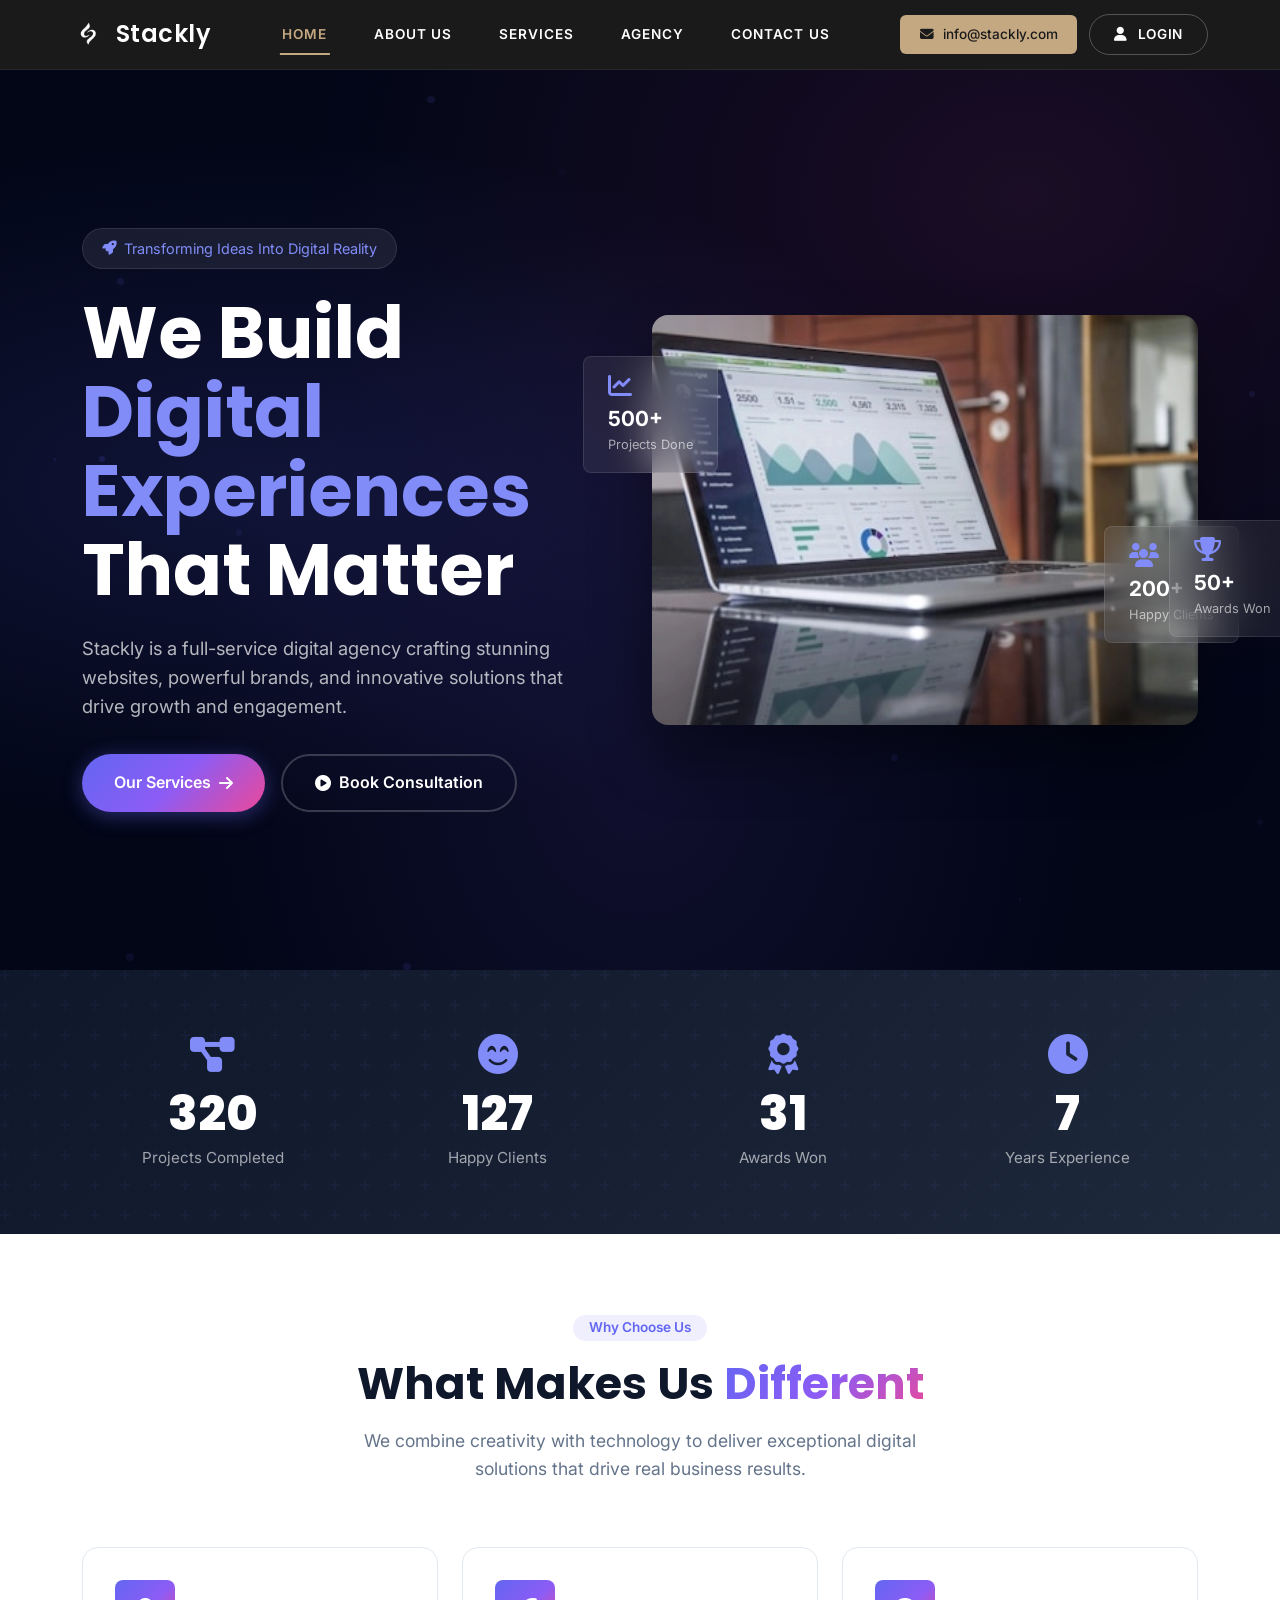
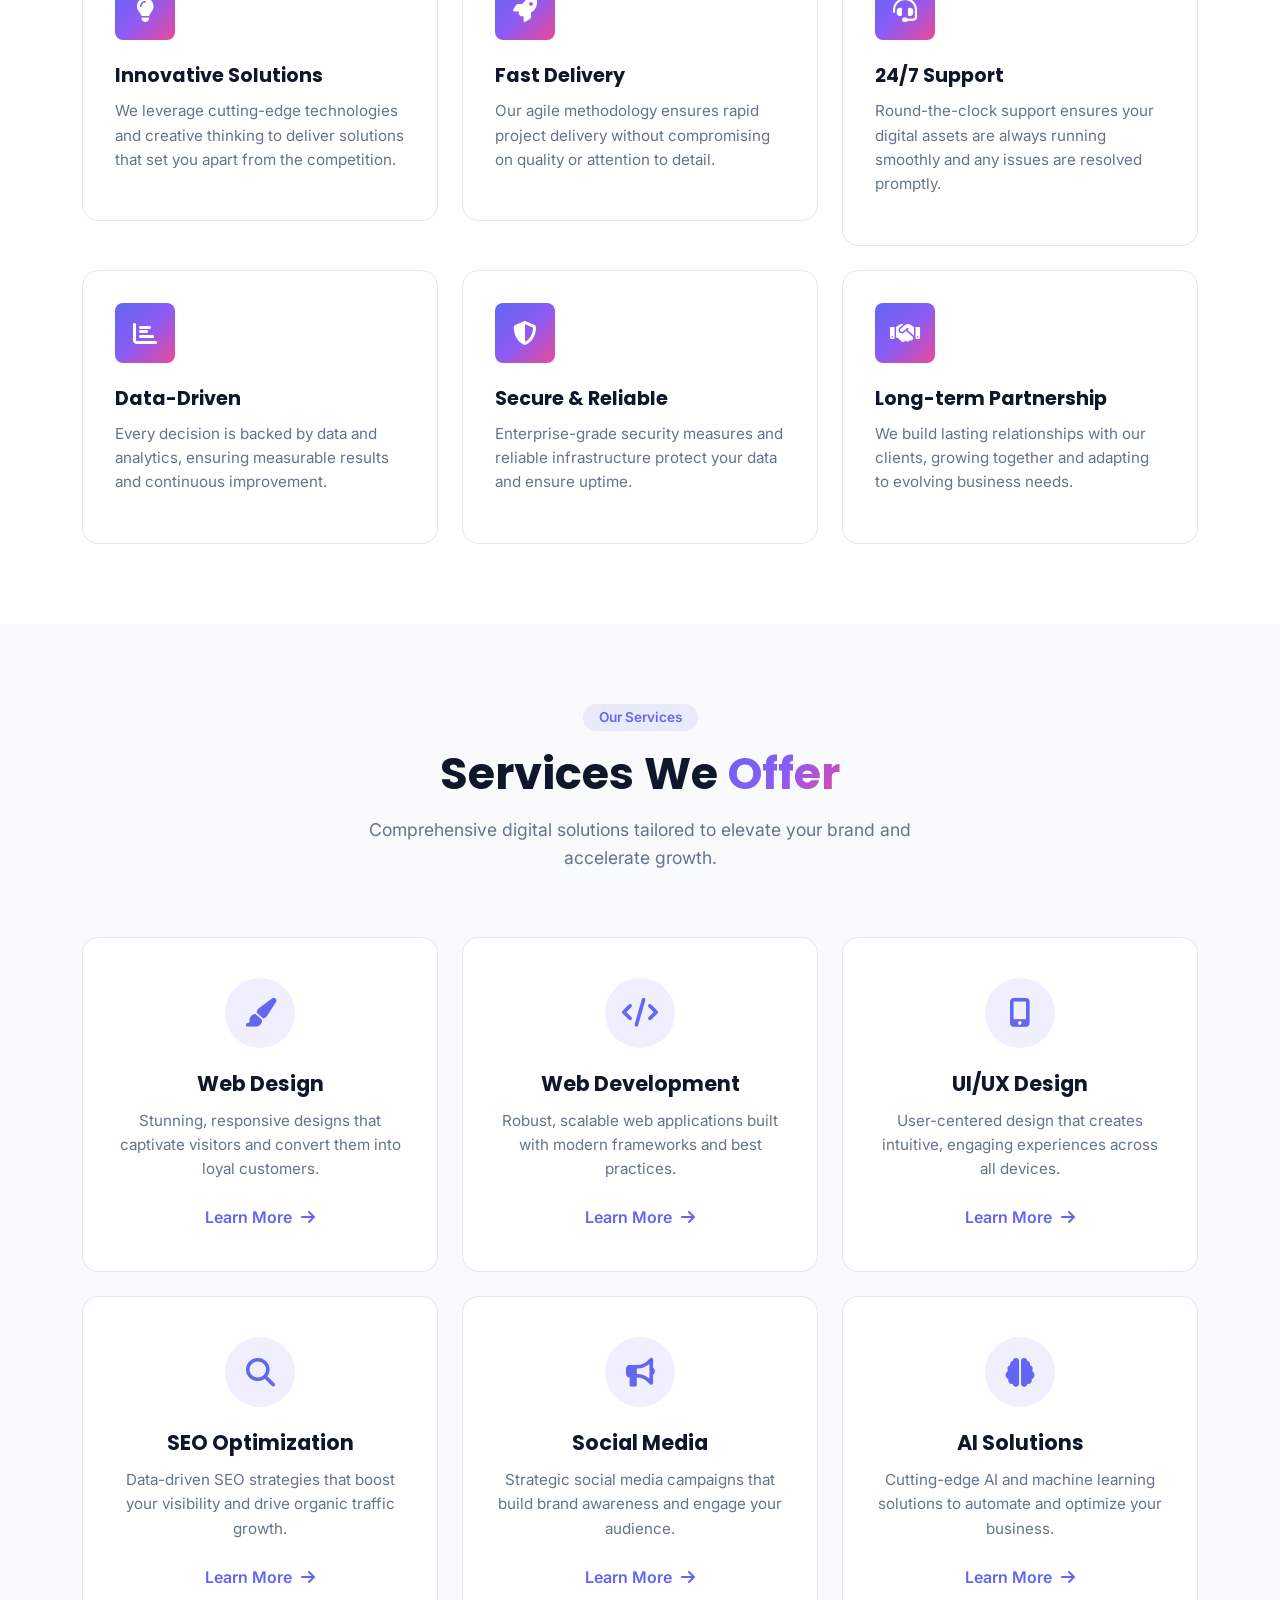
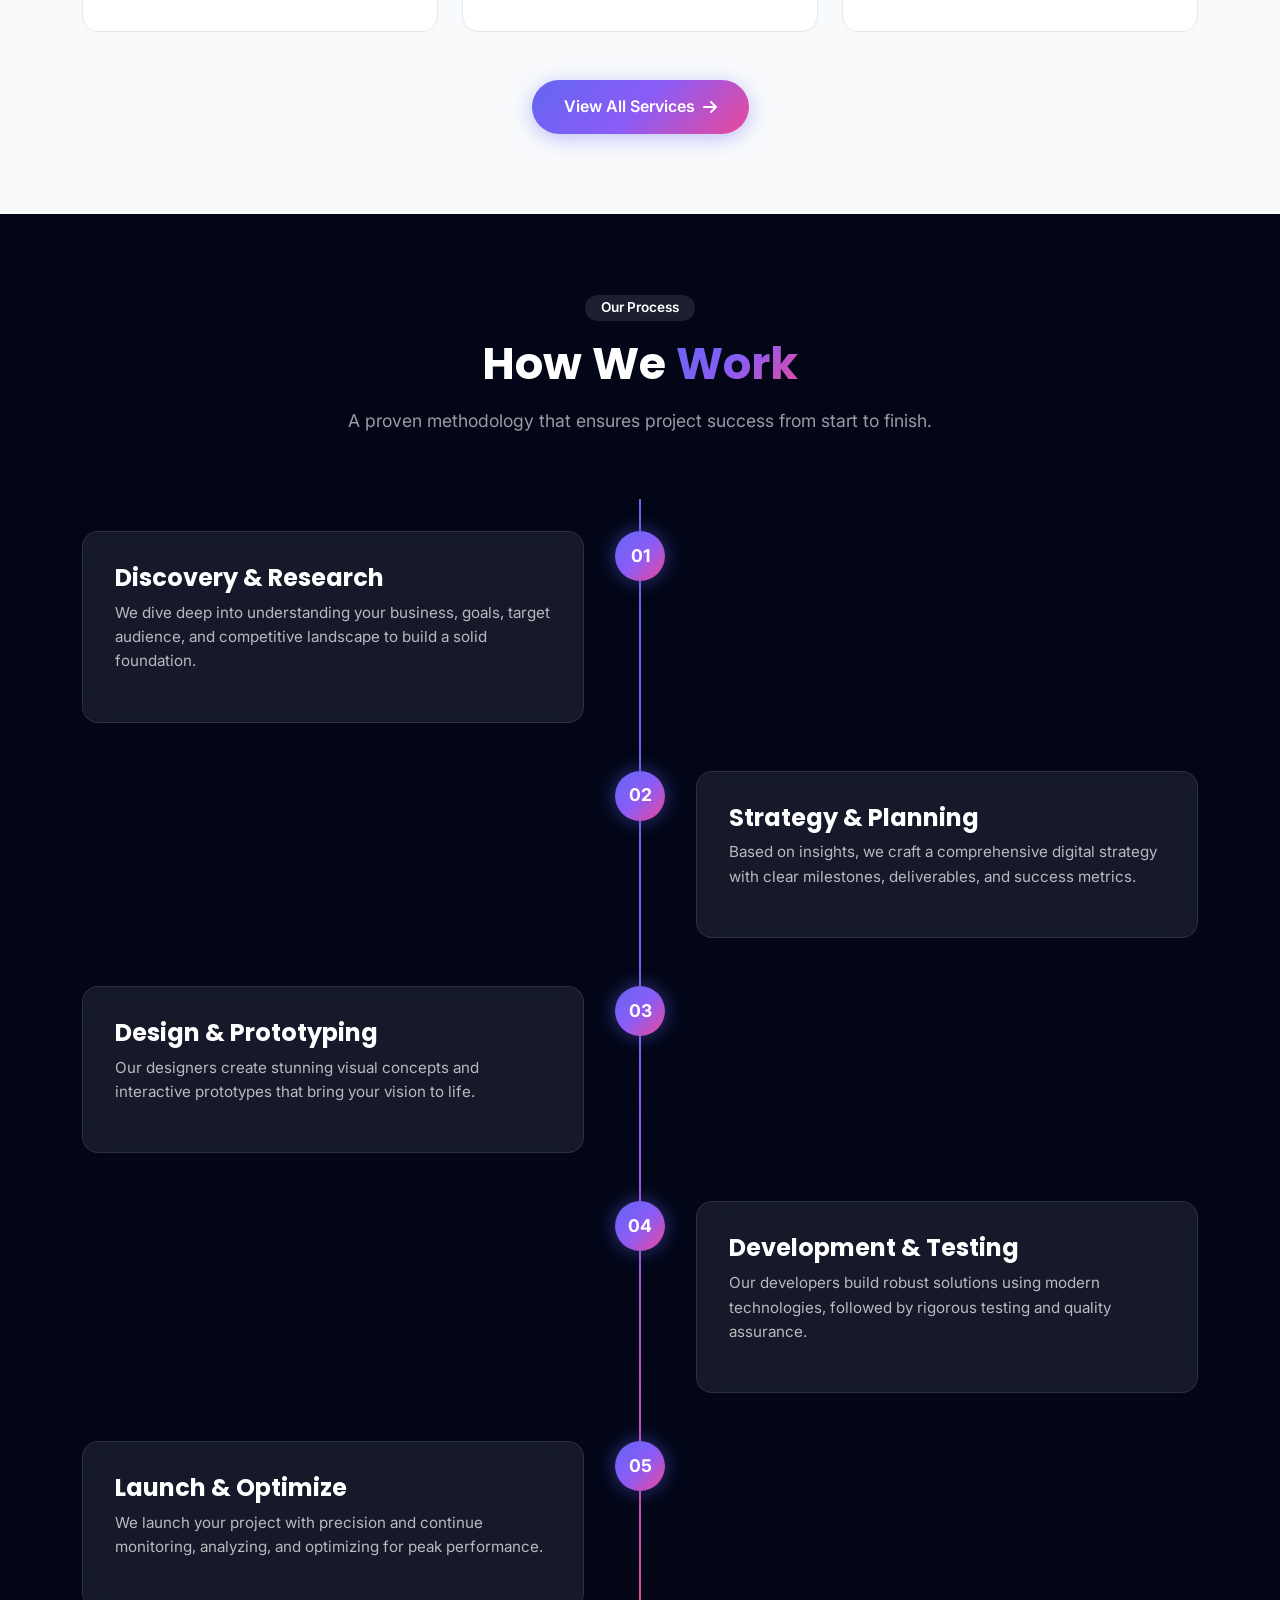
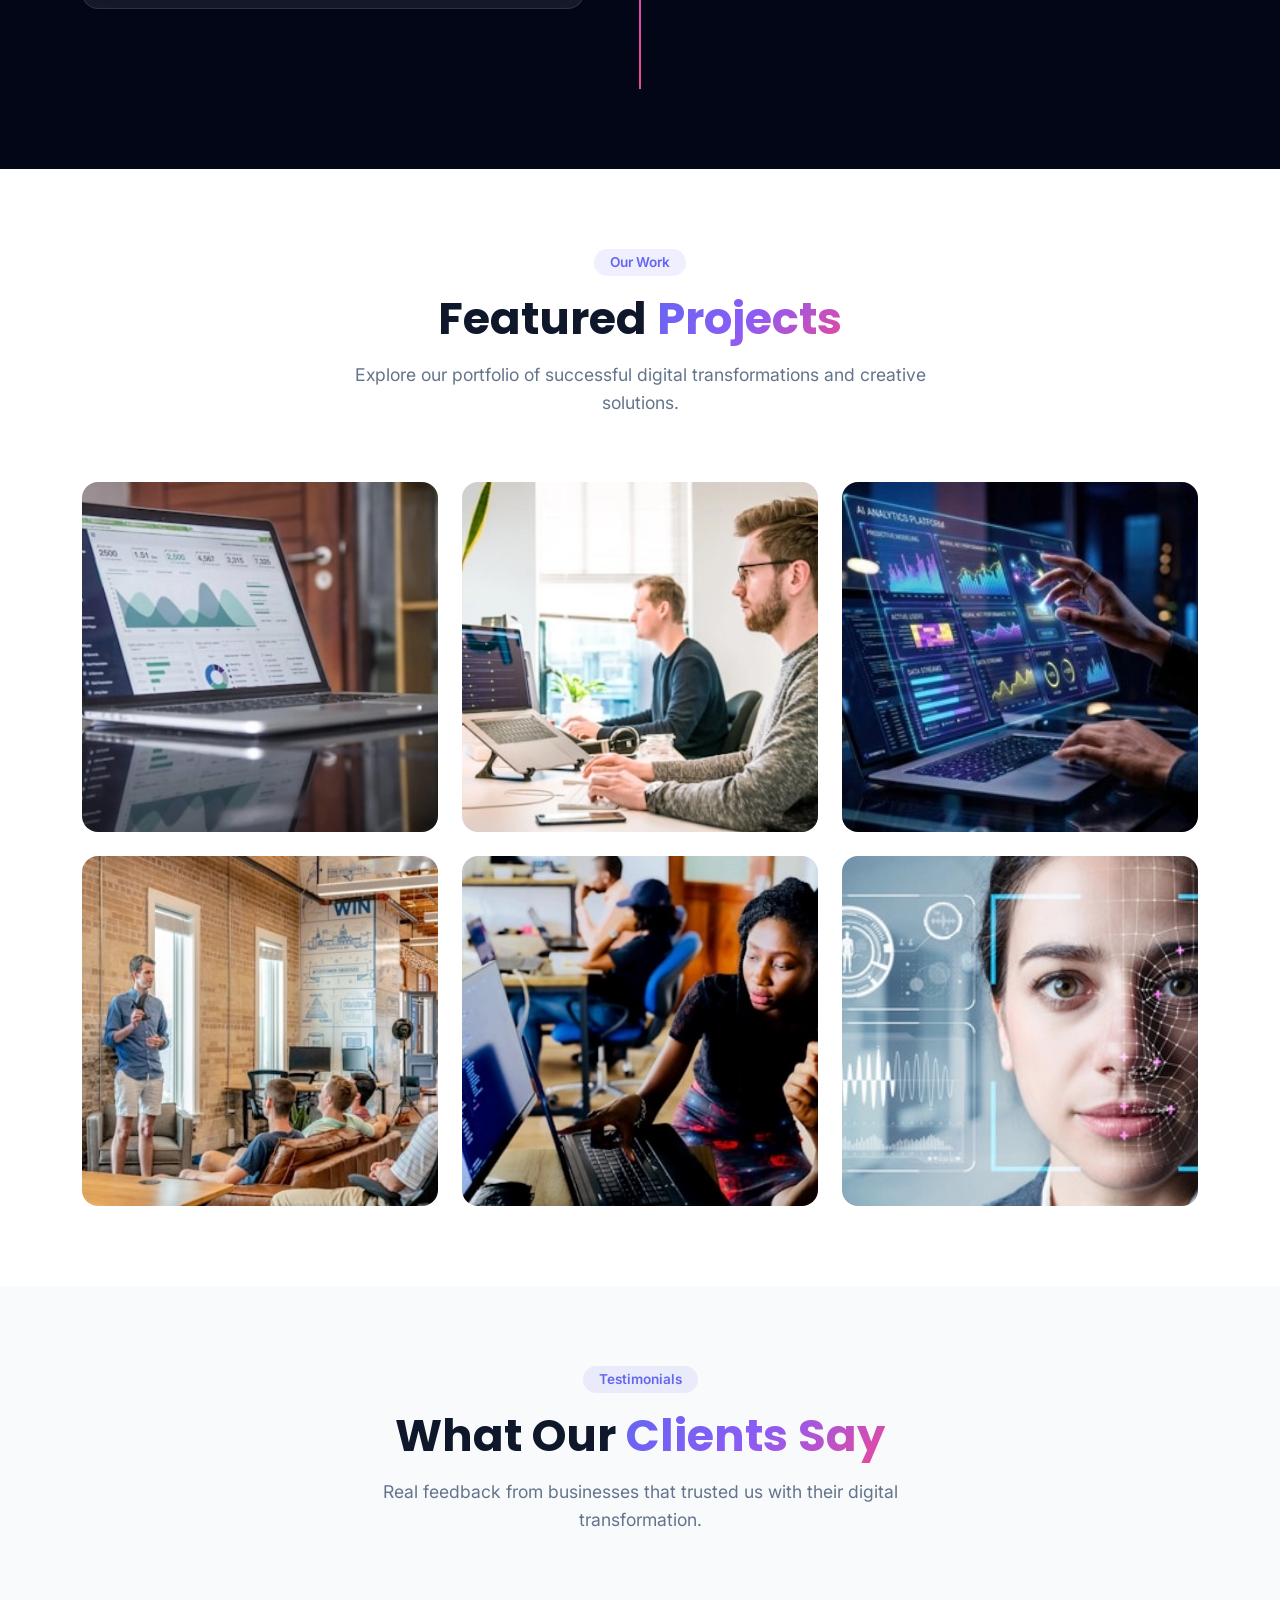
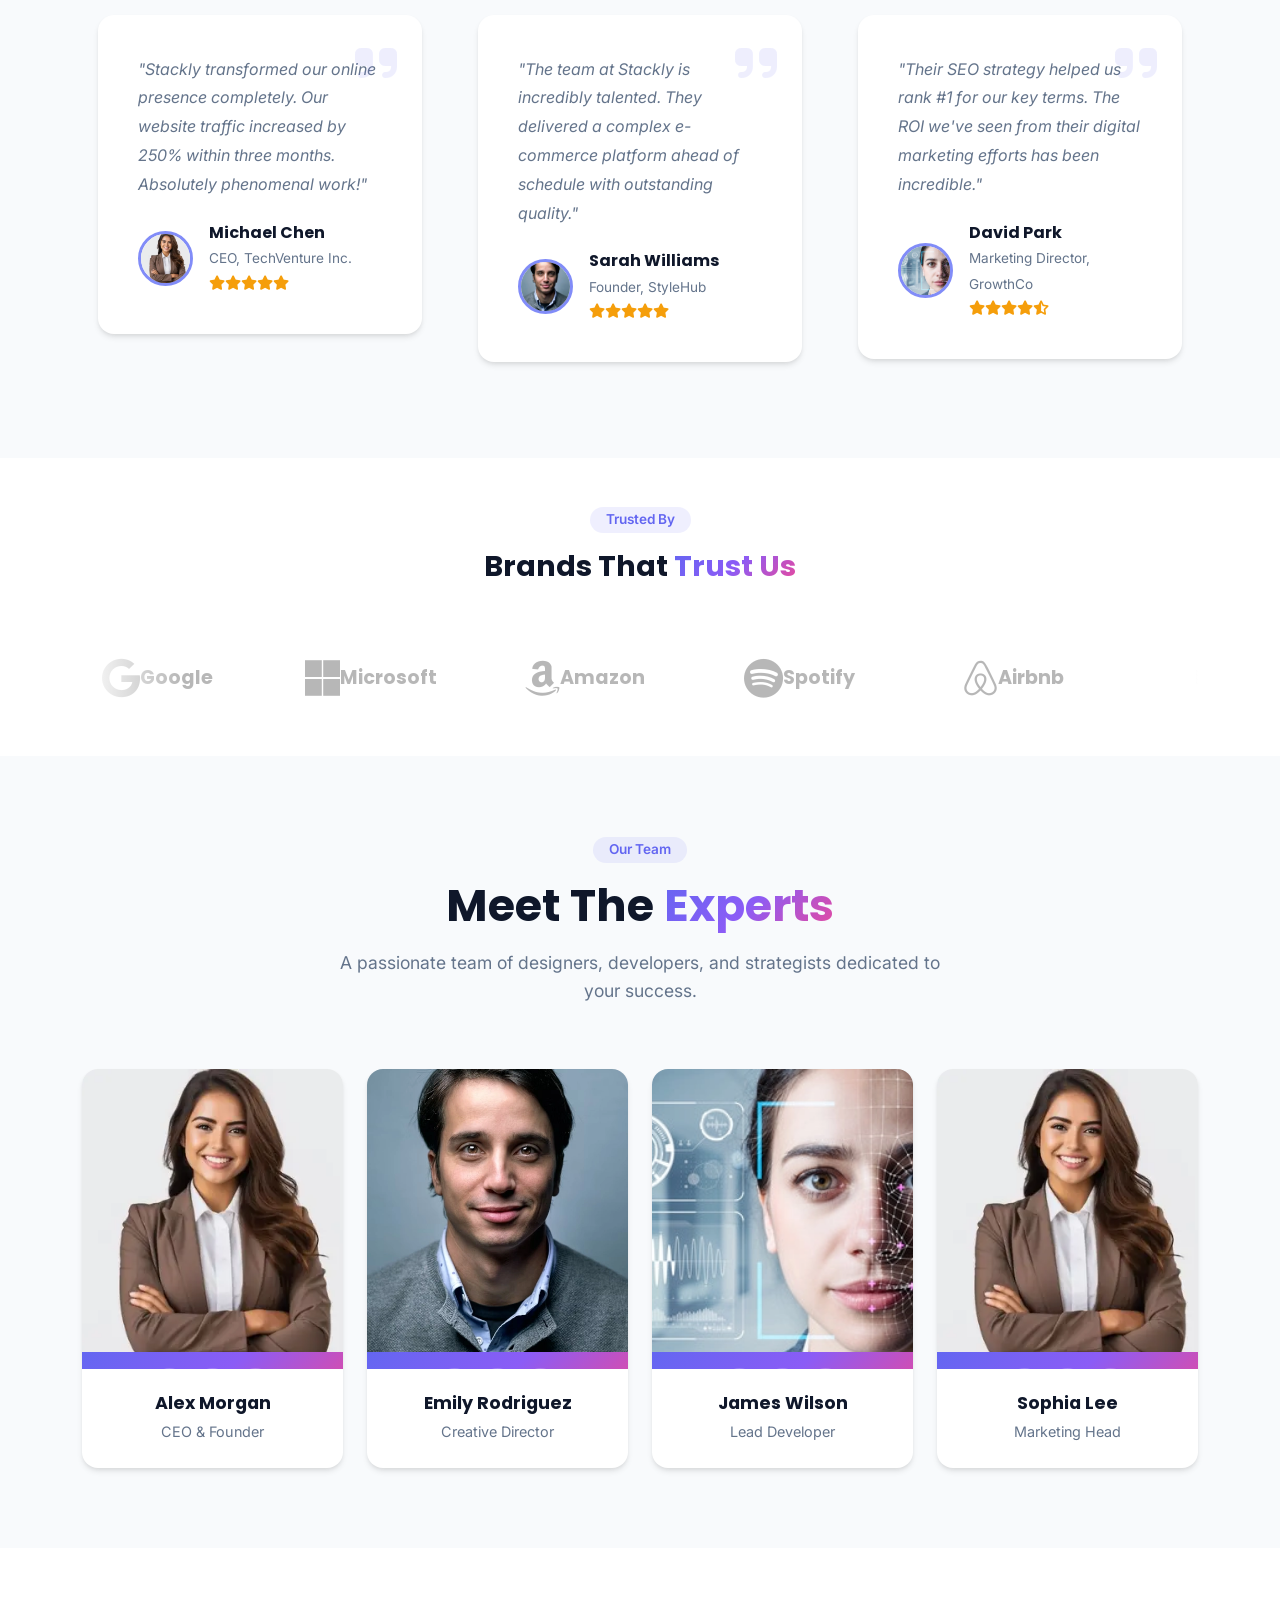
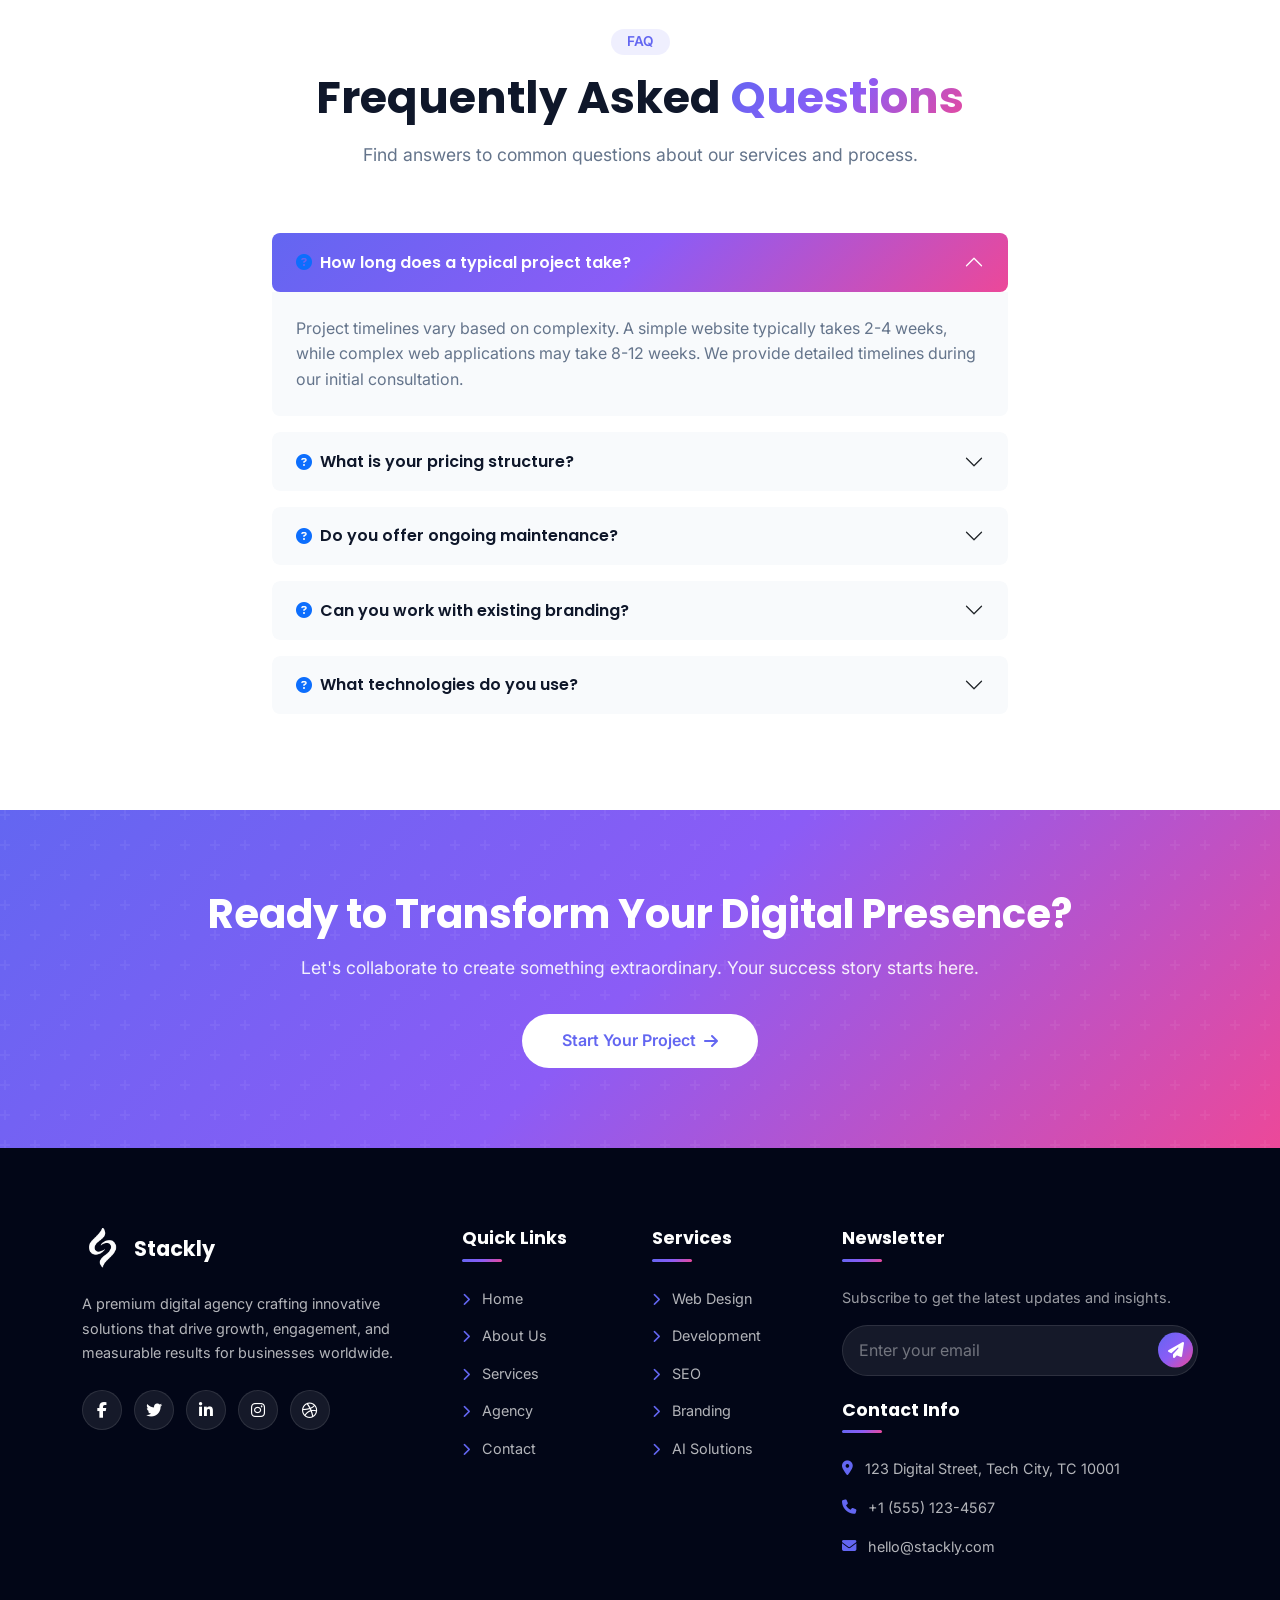
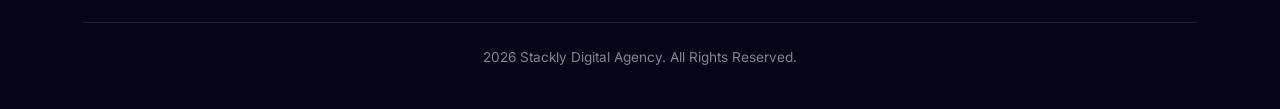
==== index.html @ 4800e4b5 "Add files via upload" ====
<!DOCTYPE html>
<html lang="en">
<head>
  <meta charset="UTF-8">
  <meta name="viewport" content="width=device-width, initial-scale=1.0">
  <title>Stackly Digital - Premium Digital Agency</title>
  <meta name="description" content="Stackly Digital - A premium digital agency offering web design, development, SEO, branding, and AI solutions.">
  <link rel="preconnect" href="https://fonts.googleapis.com">
  <link rel="preconnect" href="https://fonts.gstatic.com" crossorigin>
  <link href="https://fonts.googleapis.com/css2?family=Inter:wght@300;400;500;600;700&family=Poppins:wght@400;500;600;700;800;900&display=swap" rel="stylesheet">
  <link href="https://cdn.jsdelivr.net/npm/bootstrap@5.3.2/dist/css/bootstrap.min.css" rel="stylesheet">
  <link rel="stylesheet" href="https://cdnjs.cloudflare.com/ajax/libs/font-awesome/6.5.1/css/all.min.css">
  <link rel="stylesheet" href="style.css">
  <link rel="stylesheet" href="responsive.css">
  <link rel="stylesheet" href="header.css">
<!-- <base target="_blank"> -->
<!-- <base target="_blank"> -->
</head>
<body>

  <!-- Preloader -->
  <div class="preloader">
    <div class="preloader-spinner"></div>
    <div class="preloader-text">STACKLY</div>
  </div>

  <!-- Scroll Progress Bar -->
  <div class="scroll-progress" style="position:fixed;top:0;left:0;height:3px;background:var(--gradient-1);z-index:1001;width:0%;transition:width 0.1s;"></div>

  <!-- Navigation -->
  <header class="site-header" id="siteHeader">
  <div class="header-container">
    <!-- Logo -->
    <a href="index.html" class="header-logo">
      <img src="logoo.webp" alt="Stackly Logo">
      <span class="header-logo-text">Stackly</span>
    </a>

    <!-- Desktop Navigation -->
    <nav class="desktop-nav-wrapper">
      <ul class="header-nav">
        <li class="header-nav-item"><a href="index.html" class="header-nav-link">Home</a></li>
        <li class="header-nav-item"><a href="about.html" class="header-nav-link">About Us</a></li>
        <li class="header-nav-item"><a href="service.html" class="header-nav-link">Services</a></li>
        <!-- <li class="header-nav-item"><a href="blog.html" class="header-nav-link">Blog</a></li> -->
                <li class="header-nav-item"><a href="agency.html" class="header-nav-link">Agency</a></li>

        <li class="header-nav-item"><a href="contact.html" class="header-nav-link">Contact Us</a></li>
      </ul>
    </nav>

    <!-- Right Side: Email + Login -->
    <div class="header-right">
      <a href="404.html" class="header-email">
        <i class="fas fa-envelope"></i>
        <span>info@stackly.com</span>
      </a>
      <a href="login.html" class="header-login">
        <i class="fas fa-user"></i>
        <span>Login</span>
      </a>
    </div>

    <!-- Hamburger Button -->
    <button class="hamburger-btn" id="hamburgerBtn" aria-label="Open Menu" aria-expanded="false">
      <span></span>
      <span></span>
      <span></span>
    </button>
  </div>
</header>

<!-- Mobile Overlay -->
<div class="mobile-overlay" id="mobileOverlay"></div>

<!-- Mobile Navigation Panel -->
<aside class="mobile-nav" id="mobileNav" aria-hidden="true">
  <div class="mobile-nav-header">
    <a href="index.html" class="mobile-nav-logo">
      <img src="logoo.webp" alt="Stackly Logo">
      <span>Stackly</span>
    </a>
    <button class="mobile-nav-close" id="mobileNavClose" aria-label="Close Menu">
      <i class="fas fa-times"></i>
    </button>
  </div>
  <ul class="mobile-nav-list">
    <li class="mobile-nav-item"><a href="index.html" class="mobile-nav-link">Home</a></li>
    <li class="mobile-nav-item"><a href="about.html" class="mobile-nav-link">About Us</a></li>
    <li class="mobile-nav-item"><a href="service.html" class="mobile-nav-link">Services</a></li>
    <li class="mobile-nav-item"><a href="agency.html" class="mobile-nav-link">Agency</a></li>
    <li class="mobile-nav-item"><a href="contact.html" class="mobile-nav-link">Contact Us</a></li>
  </ul>
  <div class="mobile-nav-actions">
    <a href="404.html" class="mobile-nav-email">
      <i class="fas fa-envelope"></i>
      <span>info@stackly.com</span>
    </a>
    <a href="login.html" class="mobile-nav-login">
      <i class="fas fa-user"></i>
      <span>Login</span>
    </a>
  </div>
</aside>

  <!-- Hero Section -->
  <section class="hero" id="home">
    <div class="hero-bg"></div>
    <div class="hero-particles"></div>
    <div class="container">
      <div class="row align-items-center min-vh-100">
        <div class="col-lg-6 hero-content">
          <div class="hero-badge reveal">
            <i class="fas fa-rocket"></i>
            <span>Transforming Ideas Into Digital Reality</span>
          </div>
          <h1 class="hero-title reveal">
            We Build <span class="highlight">Digital Experiences</span> That Matter
          </h1>
          <p class="hero-desc reveal">
            Stackly is a full-service digital agency crafting stunning websites, powerful brands, and innovative solutions that drive growth and engagement.
          </p>
          <div class="hero-btns reveal">
            <a href="404.html" class="btn-primary-glow ripple">
              <span>Our Services</span>
              <i class="fas fa-arrow-right"></i>
            </a>
            <a href="404.html" class="btn-outline-light">
              <i class="fas fa-play-circle"></i>
              <span>Book Consultation</span>
            </a>
          </div>
        </div>
        <div class="col-lg-6 hero-visual reveal-scale">
          <img src="2img.webp" alt="Digital Agency" class="main-img">
          <div class="hero-float-card card-1">
            <i class="fas fa-chart-line"></i>
            <div class="num">500+</div>
            <div class="label">Projects Done</div>
          </div>
          <div class="hero-float-card card-2">
            <i class="fas fa-users"></i>
            <div class="num">200+</div>
            <div class="label">Happy Clients</div>
          </div>
          <div class="hero-float-card card-3">
            <i class="fas fa-trophy"></i>
            <div class="num">50+</div>
            <div class="label">Awards Won</div>
          </div>
        </div>
      </div>
    </div>
  </section>

  <!-- Stats Counter Section -->
  <section class="stats-section">
    <div class="container">
      <div class="row stagger-container">
        <div class="col-6 col-md-3 stagger-item">
          <div class="stat-item">
            <i class="fas fa-project-diagram"></i>
            <div class="stat-number counter" data-target="500">0</div>
            <div class="stat-label">Projects Completed</div>
          </div>
        </div>
        <div class="col-6 col-md-3 stagger-item">
          <div class="stat-item">
            <i class="fas fa-smile-beam"></i>
            <div class="stat-number counter" data-target="200">0</div>
            <div class="stat-label">Happy Clients</div>
          </div>
        </div>
        <div class="col-6 col-md-3 stagger-item">
          <div class="stat-item">
            <i class="fas fa-award"></i>
            <div class="stat-number counter" data-target="50">0</div>
            <div class="stat-label">Awards Won</div>
          </div>
        </div>
        <div class="col-6 col-md-3 stagger-item">
          <div class="stat-item">
            <i class="fas fa-clock"></i>
            <div class="stat-number counter" data-target="12">0</div>
            <div class="stat-label">Years Experience</div>
          </div>
        </div>
      </div>
    </div>
  </section>

  <!-- Why Choose Us Section -->
  <section class="why-us section-padding" id="why-us">
    <div class="container">
      <div class="section-header reveal">
        <span class="badge">Why Choose Us</span>
        <h2 class="section-title">What Makes Us <span class="text-gradient">Different</span></h2>
        <p class="section-subtitle">We combine creativity with technology to deliver exceptional digital solutions that drive real business results.</p>
      </div>
      <div class="row g-4 stagger-container">
        <div class="col-md-6 col-lg-4 stagger-item">
          <div class="feature-card">
            <div class="icon-box"><i class="fas fa-lightbulb"></i></div>
            <h4>Innovative Solutions</h4>
            <p>We leverage cutting-edge technologies and creative thinking to deliver solutions that set you apart from the competition.</p>
          </div>
        </div>
        <div class="col-md-6 col-lg-4 stagger-item">
          <div class="feature-card">
            <div class="icon-box"><i class="fas fa-rocket"></i></div>
            <h4>Fast Delivery</h4>
            <p>Our agile methodology ensures rapid project delivery without compromising on quality or attention to detail.</p>
          </div>
        </div>
        <div class="col-md-6 col-lg-4 stagger-item">
          <div class="feature-card">
            <div class="icon-box"><i class="fas fa-headset"></i></div>
            <h4>24/7 Support</h4>
            <p>Round-the-clock support ensures your digital assets are always running smoothly and any issues are resolved promptly.</p>
          </div>
        </div>
        <div class="col-md-6 col-lg-4 stagger-item">
          <div class="feature-card">
            <div class="icon-box"><i class="fas fa-chart-bar"></i></div>
            <h4>Data-Driven</h4>
            <p>Every decision is backed by data and analytics, ensuring measurable results and continuous improvement.</p>
          </div>
        </div>
        <div class="col-md-6 col-lg-4 stagger-item">
          <div class="feature-card">
            <div class="icon-box"><i class="fas fa-shield-alt"></i></div>
            <h4>Secure & Reliable</h4>
            <p>Enterprise-grade security measures and reliable infrastructure protect your data and ensure uptime.</p>
          </div>
        </div>
        <div class="col-md-6 col-lg-4 stagger-item">
          <div class="feature-card">
            <div class="icon-box"><i class="fas fa-handshake"></i></div>
            <h4>Long-term Partnership</h4>
            <p>We build lasting relationships with our clients, growing together and adapting to evolving business needs.</p>
          </div>
        </div>
      </div>
    </div>
  </section>

  <!-- Featured Services Section -->
  <section class="services-section section-padding" id="services">
    <div class="container">
      <div class="section-header reveal">
        <span class="badge">Our Services</span>
        <h2 class="section-title">Services We <span class="text-gradient">Offer</span></h2>
        <p class="section-subtitle">Comprehensive digital solutions tailored to elevate your brand and accelerate growth.</p>
      </div>
      <div class="row g-4 stagger-container">
        <div class="col-md-6 col-lg-4 stagger-item">
          <div class="service-card">
            <div class="service-icon"><i class="fas fa-paint-brush"></i></div>
            <h4>Web Design</h4>
            <p>Stunning, responsive designs that captivate visitors and convert them into loyal customers.</p>
            <a href="404.html" class="service-link">Learn More <i class="fas fa-arrow-right"></i></a>
          </div>
        </div>
        <div class="col-md-6 col-lg-4 stagger-item">
          <div class="service-card">
            <div class="service-icon"><i class="fas fa-code"></i></div>
            <h4>Web Development</h4>
            <p>Robust, scalable web applications built with modern frameworks and best practices.</p>
            <a href="404.html" class="service-link">Learn More <i class="fas fa-arrow-right"></i></a>
          </div>
        </div>
        <div class="col-md-6 col-lg-4 stagger-item">
          <div class="service-card">
            <div class="service-icon"><i class="fas fa-mobile-alt"></i></div>
            <h4>UI/UX Design</h4>
            <p>User-centered design that creates intuitive, engaging experiences across all devices.</p>
            <a href="404.html" class="service-link">Learn More <i class="fas fa-arrow-right"></i></a>
          </div>
        </div>
        <div class="col-md-6 col-lg-4 stagger-item">
          <div class="service-card">
            <div class="service-icon"><i class="fas fa-search"></i></div>
            <h4>SEO Optimization</h4>
            <p>Data-driven SEO strategies that boost your visibility and drive organic traffic growth.</p>
            <a href="404.html" class="service-link">Learn More <i class="fas fa-arrow-right"></i></a>
          </div>
        </div>
        <div class="col-md-6 col-lg-4 stagger-item">
          <div class="service-card">
            <div class="service-icon"><i class="fas fa-bullhorn"></i></div>
            <h4>Social Media</h4>
            <p>Strategic social media campaigns that build brand awareness and engage your audience.</p>
            <a href="404.html" class="service-link">Learn More <i class="fas fa-arrow-right"></i></a>
          </div>
        </div>
        <div class="col-md-6 col-lg-4 stagger-item">
          <div class="service-card">
            <div class="service-icon"><i class="fas fa-brain"></i></div>
            <h4>AI Solutions</h4>
            <p>Cutting-edge AI and machine learning solutions to automate and optimize your business.</p>
            <a href="404.html" class="service-link">Learn More <i class="fas fa-arrow-right"></i></a>
          </div>
        </div>
      </div>
      <div class="text-center mt-5 reveal">
        <a href="404.html" class="btn-primary-glow ripple">View All Services <i class="fas fa-arrow-right"></i></a>
      </div>
    </div>
  </section>

  <!-- Process Timeline Section -->
  <section class="process-section section-padding" id="process">
    <div class="container">
      <div class="section-header reveal">
        <span class="badge" style="background:rgba(255,255,255,0.1);color:white;">Our Process</span>
        <h2 class="section-title">How We <span class="text-gradient">Work</span></h2>
        <p class="section-subtitle" style="color:rgba(255,255,255,0.6);">A proven methodology that ensures project success from start to finish.</p>
      </div>
      <div class="timeline">
        <div class="timeline-item reveal-left">
          <div class="timeline-content">
            <h4>Discovery & Research</h4>
            <p>We dive deep into understanding your business, goals, target audience, and competitive landscape to build a solid foundation.</p>
          </div>
          <div class="timeline-dot">01</div>
        </div>
        <div class="timeline-item reveal-right">
          <div class="timeline-content">
            <h4>Strategy & Planning</h4>
            <p>Based on insights, we craft a comprehensive digital strategy with clear milestones, deliverables, and success metrics.</p>
          </div>
          <div class="timeline-dot">02</div>
        </div>
        <div class="timeline-item reveal-left">
          <div class="timeline-content">
            <h4>Design & Prototyping</h4>
            <p>Our designers create stunning visual concepts and interactive prototypes that bring your vision to life.</p>
          </div>
          <div class="timeline-dot">03</div>
        </div>
        <div class="timeline-item reveal-right">
          <div class="timeline-content">
            <h4>Development & Testing</h4>
            <p>Our developers build robust solutions using modern technologies, followed by rigorous testing and quality assurance.</p>
          </div>
          <div class="timeline-dot">04</div>
        </div>
        <div class="timeline-item reveal-left">
          <div class="timeline-content">
            <h4>Launch & Optimize</h4>
            <p>We launch your project with precision and continue monitoring, analyzing, and optimizing for peak performance.</p>
          </div>
          <div class="timeline-dot">05</div>
        </div>
      </div>
    </div>
  </section>

  <!-- Portfolio Section -->
  <section class="portfolio-section section-padding" id="portfolio">
    <div class="container">
      <div class="section-header reveal">
        <span class="badge">Our Work</span>
        <h2 class="section-title">Featured <span class="text-gradient">Projects</span></h2>
        <p class="section-subtitle">Explore our portfolio of successful digital transformations and creative solutions.</p>
      </div>
      <div class="row g-4 stagger-container">
        <div class="col-md-6 col-lg-4 stagger-item">
          <div class="portfolio-card">
            <img src="2img.webp" alt="E-commerce Platform">
            <div class="portfolio-overlay">
              <h4>E-Commerce Platform</h4>
              <p>Full-stack e-commerce solution with AI recommendations</p>
              <a href="404.html" class="btn-view"><i class="fas fa-arrow-right"></i></a>
            </div>
          </div>
        </div>
        <div class="col-md-6 col-lg-4 stagger-item">
          <div class="portfolio-card">
            <img src="3img.webp" alt="Dashboard Analytics">
            <div class="portfolio-overlay">
              <h4>Analytics Dashboard</h4>
              <p>Real-time data visualization platform for enterprise</p>
              <a href="404.html" class="btn-view"><i class="fas fa-arrow-right"></i></a>
            </div>
          </div>
        </div>
        <div class="col-md-6 col-lg-4 stagger-item">
          <div class="portfolio-card">
            <img src="7.webp" alt="Mobile App Design">
            <div class="portfolio-overlay">
              <h4>Mobile App Design</h4>
              <p>Intuitive UI/UX for a fintech mobile application</p>
              <a href="404.html" class="btn-view"><i class="fas fa-arrow-right"></i></a>
            </div>
          </div>
        </div>
        <div class="col-md-6 col-lg-4 stagger-item">
          <div class="portfolio-card">
            <img src="7img.webp" alt="SEO Campaign">
            <div class="portfolio-overlay">
              <h4>SEO Campaign</h4>
              <p>300% organic traffic increase for a SaaS company</p>
              <a href="404.html" class="btn-view"><i class="fas fa-arrow-right"></i></a>
            </div>
          </div>
        </div>
        <div class="col-md-6 col-lg-4 stagger-item">
          <div class="portfolio-card">
            <img src="10img.webp" alt="Brand Identity">
            <div class="portfolio-overlay">
              <h4>Brand Identity</h4>
              <p>Complete brand redesign for a tech startup</p>
              <a href="404.html" class="btn-view"><i class="fas fa-arrow-right"></i></a>
            </div>
          </div>
        </div>
        <div class="col-md-6 col-lg-4 stagger-item">
          <div class="portfolio-card">
            <img src="18.webp" alt="AI Chatbot">
            <div class="portfolio-overlay">
              <h4>AI Chatbot</h4>
              <p>Intelligent customer service automation solution</p>
              <a href="404.html" class="btn-view"><i class="fas fa-arrow-right"></i></a>
            </div>
          </div>
        </div>
      </div>
    </div>
  </section>

  <!-- Testimonials Section -->
  <section class="testimonials-section section-padding" id="testimonials">
    <div class="container">
      <div class="section-header reveal">
        <span class="badge">Testimonials</span>
        <h2 class="section-title">What Our <span class="text-gradient">Clients Say</span></h2>
        <p class="section-subtitle">Real feedback from businesses that trusted us with their digital transformation.</p>
      </div>
      <div class="row g-4 stagger-container">
        <div class="col-md-6 col-lg-4 stagger-item">
          <div class="testimonial-card">
            <i class="fas fa-quote-right quote-icon"></i>
            <p>"Stackly transformed our online presence completely. Our website traffic increased by 250% within three months. Absolutely phenomenal work!"</p>
            <div class="testimonial-author">
              <img src="asha.webp" alt="Client">
              <div>
                <h5>Michael Chen</h5>
                <span>CEO, TechVenture Inc.</span>
                <div class="rating">
                  <i class="fas fa-star"></i><i class="fas fa-star"></i><i class="fas fa-star"></i><i class="fas fa-star"></i><i class="fas fa-star"></i>
                </div>
              </div>
            </div>
          </div>
        </div>
        <div class="col-md-6 col-lg-4 stagger-item">
          <div class="testimonial-card">
            <i class="fas fa-quote-right quote-icon"></i>
            <p>"The team at Stackly is incredibly talented. They delivered a complex e-commerce platform ahead of schedule with outstanding quality."</p>
            <div class="testimonial-author">
              <img src="hum2.webp" alt="Client">
              <div>
                <h5>Sarah Williams</h5>
                <span>Founder, StyleHub</span>
                <div class="rating">
                  <i class="fas fa-star"></i><i class="fas fa-star"></i><i class="fas fa-star"></i><i class="fas fa-star"></i><i class="fas fa-star"></i>
                </div>
              </div>
            </div>
          </div>
        </div>
        <div class="col-md-6 col-lg-4 stagger-item">
          <div class="testimonial-card">
            <i class="fas fa-quote-right quote-icon"></i>
            <p>"Their SEO strategy helped us rank #1 for our key terms. The ROI we've seen from their digital marketing efforts has been incredible."</p>
            <div class="testimonial-author">
              <img src="18.webp" alt="Client">
              <div>
                <h5>David Park</h5>
                <span>Marketing Director, GrowthCo</span>
                <div class="rating">
                  <i class="fas fa-star"></i><i class="fas fa-star"></i><i class="fas fa-star"></i><i class="fas fa-star"></i><i class="fas fa-star-half-alt"></i>
                </div>
              </div>
            </div>
          </div>
        </div>
      </div>
    </div>
  </section>

  <!-- Trusted Brands Section -->
  <section class="brands-section">
    <div class="container">
      <div class="section-header reveal">
        <span class="badge">Trusted By</span>
        <h2 class="section-title" style="font-size:1.8rem;">Brands That <span class="text-gradient">Trust Us</span></h2>
      </div>
      <div class="brands-wrapper">
        <div class="brands-track">
          <div class="brand-item"><i class="fab fa-google"></i><span>Google</span></div>
          <div class="brand-item"><i class="fab fa-microsoft"></i><span>Microsoft</span></div>
          <div class="brand-item"><i class="fab fa-amazon"></i><span>Amazon</span></div>
          <div class="brand-item"><i class="fab fa-spotify"></i><span>Spotify</span></div>
          <div class="brand-item"><i class="fab fa-airbnb"></i><span>Airbnb</span></div>
          <div class="brand-item"><i class="fab fa-netflix"></i><span>Netflix</span></div>
          <div class="brand-item"><i class="fab fa-slack"></i><span>Slack</span></div>
          <div class="brand-item"><i class="fab fa-stripe"></i><span>Stripe</span></div>
          <!-- Duplicate for seamless loop -->
          <div class="brand-item"><i class="fab fa-google"></i><span>Google</span></div>
          <div class="brand-item"><i class="fab fa-microsoft"></i><span>Microsoft</span></div>
          <div class="brand-item"><i class="fab fa-amazon"></i><span>Amazon</span></div>
          <div class="brand-item"><i class="fab fa-spotify"></i><span>Spotify</span></div>
          <div class="brand-item"><i class="fab fa-airbnb"></i><span>Airbnb</span></div>
          <div class="brand-item"><i class="fab fa-netflix"></i><span>Netflix</span></div>
          <div class="brand-item"><i class="fab fa-slack"></i><span>Slack</span></div>
          <div class="brand-item"><i class="fab fa-stripe"></i><span>Stripe</span></div>
        </div>
      </div>
    </div>
  </section>

  <!-- Team Section -->
  <section class="team-section section-padding" id="team">
    <div class="container">
      <div class="section-header reveal">
        <span class="badge">Our Team</span>
        <h2 class="section-title">Meet The <span class="text-gradient">Experts</span></h2>
        <p class="section-subtitle">A passionate team of designers, developers, and strategists dedicated to your success.</p>
      </div>
      <div class="row g-4 stagger-container">
        <div class="col-md-6 col-lg-3 stagger-item">
          <div class="team-card">
            <div class="team-img">
              <img src="asha.webp" alt="Team Member">
              <div class="team-social">
                <a href="404.html"><i class="fab fa-linkedin-in"></i></a>
                <a href="404.html"><i class="fab fa-twitter"></i></a>
                <a href="404.html"><i class="fab fa-dribbble"></i></a>
              </div>
            </div>
            <div class="team-info">
              <h5>Alex Morgan</h5>
              <span>CEO & Founder</span>
            </div>
          </div>
        </div>
        <div class="col-md-6 col-lg-3 stagger-item">
          <div class="team-card">
            <div class="team-img">
              <img src="hum2.webp" alt="Team Member">
              <div class="team-social">
                <a href="404.html"><i class="fab fa-linkedin-in"></i></a>
                <a href="404.html"><i class="fab fa-twitter"></i></a>
                <a href="404.html"><i class="fab fa-dribbble"></i></a>
              </div>
            </div>
            <div class="team-info">
              <h5>Emily Rodriguez</h5>
              <span>Creative Director</span>
            </div>
          </div>
        </div>
        <div class="col-md-6 col-lg-3 stagger-item">
          <div class="team-card">
            <div class="team-img">
              <img src="18.webp" alt="Team Member">
              <div class="team-social">
                <a href="404.html"><i class="fab fa-linkedin-in"></i></a>
                <a href="404.html"><i class="fab fa-twitter"></i></a>
                <a href="404.html"><i class="fab fa-github"></i></a>
              </div>
            </div>
            <div class="team-info">
              <h5>James Wilson</h5>
              <span>Lead Developer</span>
            </div>
          </div>
        </div>
        <div class="col-md-6 col-lg-3 stagger-item">
          <div class="team-card">
            <div class="team-img">
              <img src="asha.webp" alt="Team Member">
              <div class="team-social">
                <a href="404.html"><i class="fab fa-linkedin-in"></i></a>
                <a href="404.html"><i class="fab fa-twitter"></i></a>
                <a href="404.html"><i class="fab fa-instagram"></i></a>
              </div>
            </div>
            <div class="team-info">
              <h5>Sophia Lee</h5>
              <span>Marketing Head</span>
            </div>
          </div>
        </div>
      </div>
    </div>
  </section>

  <!-- FAQ Section -->
  <section class="faq-section section-padding" id="faq">
    <div class="container">
      <div class="section-header reveal">
        <span class="badge">FAQ</span>
        <h2 class="section-title">Frequently Asked <span class="text-gradient">Questions</span></h2>
        <p class="section-subtitle">Find answers to common questions about our services and process.</p>
      </div>
      <div class="row justify-content-center">
        <div class="col-lg-8">
          <div class="accordion" id="faqAccordion">
            <div class="accordion-item reveal">
              <h2 class="accordion-header">
                <button class="accordion-button" type="button" data-bs-toggle="collapse" data-bs-target="#faq1">
                  <i class="fas fa-question-circle me-2 text-primary"></i> How long does a typical project take?
                </button>
              </h2>
              <div id="faq1" class="accordion-collapse collapse show" data-bs-parent="#faqAccordion">
                <div class="accordion-body">
                  Project timelines vary based on complexity. A simple website typically takes 2-4 weeks, while complex web applications may take 8-12 weeks. We provide detailed timelines during our initial consultation.
                </div>
              </div>
            </div>
            <div class="accordion-item reveal">
              <h2 class="accordion-header">
                <button class="accordion-button collapsed" type="button" data-bs-toggle="collapse" data-bs-target="#faq2">
                  <i class="fas fa-question-circle me-2 text-primary"></i> What is your pricing structure?
                </button>
              </h2>
              <div id="faq2" class="accordion-collapse collapse" data-bs-parent="#faqAccordion">
                <div class="accordion-body">
                  We offer flexible pricing based on project scope and requirements. We provide detailed quotes after understanding your needs. Contact us for a free consultation and custom quote.
                </div>
              </div>
            </div>
            <div class="accordion-item reveal">
              <h2 class="accordion-header">
                <button class="accordion-button collapsed" type="button" data-bs-toggle="collapse" data-bs-target="#faq3">
                  <i class="fas fa-question-circle me-2 text-primary"></i> Do you offer ongoing maintenance?
                </button>
              </h2>
              <div id="faq3" class="accordion-collapse collapse" data-bs-parent="#faqAccordion">
                <div class="accordion-body">
                  Yes! We offer comprehensive maintenance packages including security updates, performance optimization, content updates, and 24/7 technical support to keep your digital assets running smoothly.
                </div>
              </div>
            </div>
            <div class="accordion-item reveal">
              <h2 class="accordion-header">
                <button class="accordion-button collapsed" type="button" data-bs-toggle="collapse" data-bs-target="#faq4">
                  <i class="fas fa-question-circle me-2 text-primary"></i> Can you work with existing branding?
                </button>
              </h2>
              <div id="faq4" class="accordion-collapse collapse" data-bs-parent="#faqAccordion">
                <div class="accordion-body">
                  Absolutely! We can work within your existing brand guidelines or help you evolve your brand identity. Our team ensures consistency across all digital touchpoints.
                </div>
              </div>
            </div>
            <div class="accordion-item reveal">
              <h2 class="accordion-header">
                <button class="accordion-button collapsed" type="button" data-bs-toggle="collapse" data-bs-target="#faq5">
                  <i class="fas fa-question-circle me-2 text-primary"></i> What technologies do you use?
                </button>
              </h2>
              <div id="faq5" class="accordion-collapse collapse" data-bs-parent="#faqAccordion">
                <div class="accordion-body">
                  We use modern, proven technologies including React, Vue, Node.js, Python, and cloud platforms. We select the best tech stack based on your specific project requirements and goals.
                </div>
              </div>
            </div>
          </div>
        </div>
      </div>
    </div>
  </section>

  <!-- Blog Preview Section -->
  <!-- <section class="blog-preview section-padding" id="blog">
    <div class="container">
      <div class="section-header reveal">
        <span class="badge">Latest Insights</span>
        <h2 class="section-title">From Our <span class="text-gradient">Blog</span></h2>
        <p class="section-subtitle">Stay updated with the latest trends, tips, and insights in digital marketing and technology.</p>
      </div>
      <div class="row g-4 stagger-container">
        <div class="col-md-6 col-lg-4 stagger-item">
          <div class="blog-card">
            <div class="blog-img">
              <img src="https://images.unsplash.com/photo-1432888622747-4eb9a8efeb07?w=500&h=300&fit=crop" alt="Blog Post">
              <span class="blog-category">SEO</span>
            </div>
            <div class="blog-content">
              <div class="blog-meta">
                <span><i class="far fa-calendar"></i> Jan 15, 2026</span>
                <span><i class="far fa-user"></i> Alex Morgan</span>
              </div>
              <h4>10 SEO Strategies That Will Dominate 2026</h4>
              <p>Discover the cutting-edge SEO techniques that will help your business rank higher and drive more organic traffic.</p>
              <a href="404.html" class="read-more">Read More <i class="fas fa-arrow-right"></i></a>
            </div>
          </div>
        </div>
        <div class="col-md-6 col-lg-4 stagger-item">
          <div class="blog-card">
            <div class="blog-img">
              <img src="https://images.unsplash.com/photo-1677442136019-21780ecad995?w=500&h=300&fit=crop" alt="Blog Post">
              <span class="blog-category">AI</span>
            </div>
            <div class="blog-content">
              <div class="blog-meta">
                <span><i class="far fa-calendar"></i> Jan 10, 2026</span>
                <span><i class="far fa-user"></i> James Wilson</span>
              </div>
              <h4>How AI is Revolutionizing Web Development</h4>
              <p>Explore how artificial intelligence is transforming the way we build, design, and optimize websites.</p>
              <a href="404.html" class="read-more">Read More <i class="fas fa-arrow-right"></i></a>
            </div>
          </div>
        </div>
        <div class="col-md-6 col-lg-4 stagger-item">
          <div class="blog-card">
            <div class="blog-img">
              <img src="https://images.unsplash.com/photo-1561070791-2526d30994b5?w=500&h=300&fit=crop" alt="Blog Post">
              <span class="blog-category">Design</span>
            </div>
            <div class="blog-content">
              <div class="blog-meta">
                <span><i class="far fa-calendar"></i> Jan 5, 2026</span>
                <span><i class="far fa-user"></i> Emily Rodriguez</span>
              </div>
              <h4>UI/UX Trends Shaping Digital Experiences in 2026</h4>
              <p>From glassmorphism to micro-interactions, learn about the design trends defining modern user experiences.</p>
              <a href="404.html" class="read-more">Read More <i class="fas fa-arrow-right"></i></a>
            </div>
          </div>
        </div>
      </div>
      <div class="text-center mt-5 reveal">
        <a href="404.html" class="btn-primary-glow ripple">View All Articles <i class="fas fa-arrow-right"></i></a>
      </div>
    </div>
  </section> -->

  <!-- CTA Banner -->
  <section class="cta-banner">
    <div class="container">
      <div class="cta-content reveal">
        <h2>Ready to Transform Your Digital Presence?</h2>
        <p>Let's collaborate to create something extraordinary. Your success story starts here.</p>
        <a href="404.html" class="btn-cta-white ripple">
          <span>Start Your Project</span>
          <i class="fas fa-arrow-right"></i>
        </a>
      </div>
    </div>
  </section>

  <!-- Footer -->
  <footer class="footer">
    <div class="container">
      <div class="row">
        <div class="col-lg-4 col-md-6 mb-4 mb-lg-0">
          <a href="index.html" class="footer-brand">
            <img src="logoo.webp" alt="Stackly Logo">
            <span>Stackly</span>
          </a>
          <p class="footer-desc">A premium digital agency crafting innovative solutions that drive growth, engagement, and measurable results for businesses worldwide.</p>
          <div class="footer-social">
            <a href="404.html" aria-label="Facebook"><i class="fab fa-facebook-f"></i></a>
            <a href="404.html" aria-label="Twitter"><i class="fab fa-twitter"></i></a>
            <a href="404.html" aria-label="LinkedIn"><i class="fab fa-linkedin-in"></i></a>
            <a href="404.html" aria-label="Instagram"><i class="fab fa-instagram"></i></a>
            <a href="404.html" aria-label="Dribbble"><i class="fab fa-dribbble"></i></a>
          </div>
        </div>
        <div class="col-lg-2 col-md-6 mb-4 mb-lg-0">
          <h5>Quick Links</h5>
          <ul class="footer-links">
            <li><a href="index.html"><i class="fas fa-chevron-right"></i> Home</a></li>
            <li><a href="about.html"><i class="fas fa-chevron-right"></i> About Us</a></li>
            <li><a href="service.html"><i class="fas fa-chevron-right"></i> Services</a></li>
            <li><a href="agency.html"><i class="fas fa-chevron-right"></i> Agency</a></li>
            <li><a href="contact.html"><i class="fas fa-chevron-right"></i> Contact</a></li>
          </ul>
        </div>
        <div class="col-lg-2 col-md-6 mb-4 mb-lg-0">
          <h5>Services</h5>
          <ul class="footer-links">
            <li><a href="404.html"><i class="fas fa-chevron-right"></i> Web Design</a></li>
            <li><a href="404.html"><i class="fas fa-chevron-right"></i> Development</a></li>
            <li><a href="404.html"><i class="fas fa-chevron-right"></i> SEO</a></li>
            <li><a href="404.html"><i class="fas fa-chevron-right"></i> Branding</a></li>
            <li><a href="404.html"><i class="fas fa-chevron-right"></i> AI Solutions</a></li>
          </ul>
        </div>
        <div class="col-lg-4 col-md-6">
          <h5>Newsletter</h5>
          <p style="font-size:0.9rem;color:rgba(255,255,255,0.6);margin-bottom:1rem;">Subscribe to get the latest updates and insights.</p>
          <form class="newsletter-form" action="404.html" method="get">
            <input type="email" placeholder="Enter your email" required>
            <button type="submit" aria-label="Subscribe"><i class="fas fa-paper-plane"></i></button>
          </form>
          <h5 style="margin-top:1.5rem;">Contact Info</h5>
          <ul class="footer-links footer-contact">
            <li><i class="fas fa-map-marker-alt"></i> 123 Digital Street, Tech City, TC 10001</li>
            <li><i class="fas fa-phone"></i> +1 (555) 123-4567</li>
            <li><i class="fas fa-envelope"></i> hello@stackly.com</li>
          </ul>
        </div>
      </div>
      <div class="footer-bottom">
        <p> 2026 Stackly Digital Agency. All Rights Reserved.</p>
      </div>
    </div>
  </footer>

  <!-- Back to Top -->
  <button class="back-to-top" aria-label="Back to Top">
    <i class="fas fa-arrow-up"></i>
  </button>

  <script src="https://cdn.jsdelivr.net/npm/bootstrap@5.3.2/dist/js/bootstrap.bundle.min.js"></script>
  <script src="script.js"></script>
</body>
</html>
---- style.css ----
/* ============================================
   DIGITAL AGENCY - PREMIUM STYLES
   ============================================ */

/* CSS Variables & Theme */
:root {
  --primary: #6366f1;
  --primary-dark: #4f46e5;
  --primary-light: #818cf8;
  --secondary: #f59e0b;
  --accent: #ec4899;
  --dark: #0f172a;
  --darker: #020617;
  --light: #f8fafc;
  --gray: #64748b;
  --gray-light: #e2e8f0;
  --glass: rgba(255, 255, 255, 0.08);
  --glass-border: rgba(255, 255, 255, 0.1);
  --gradient-1: linear-gradient(135deg, #6366f1 0%, #8b5cf6 50%, #ec4899 100%);
  --gradient-2: linear-gradient(135deg, #0f172a 0%, #1e293b 100%);
  --gradient-3: linear-gradient(135deg, #f59e0b 0%, #ec4899 100%);
  --shadow-sm: 0 1px 2px rgba(0,0,0,0.05);
  --shadow: 0 4px 6px -1px rgba(0,0,0,0.1), 0 2px 4px -1px rgba(0,0,0,0.06);
  --shadow-lg: 0 20px 25px -5px rgba(0,0,0,0.1), 0 10px 10px -5px rgba(0,0,0,0.04);
  --shadow-glow: 0 0 40px rgba(99, 102, 241, 0.3);
  --transition: all 0.3s cubic-bezier(0.4, 0, 0.2, 1);
  --radius: 16px;
  --radius-sm: 8px;
  --font-heading: 'Poppins', sans-serif;
  --font-body: 'Inter', sans-serif;
}

/* Reset & Base */
*, *::before, *::after { margin: 0; padding: 0; box-sizing: border-box; }
html { scroll-behavior: smooth; font-size: 16px; }
body {
  font-family: var(--font-body);
  color: var(--dark);
  background: var(--light);
  line-height: 1.6;
  overflow-x: hidden;
}

/* Typography */
h1, h2, h3, h4, h5, h6 { font-family: var(--font-heading); font-weight: 700; line-height: 1.2; }
.text-gradient { background: var(--gradient-1); -webkit-background-clip: text; -webkit-text-fill-color: transparent; background-clip: text; }
.section-title { font-size: 2.5rem; margin-bottom: 1rem; position: relative; }
.section-subtitle { color: var(--gray); font-size: 1.1rem; max-width: 600px; margin: 0 auto 3rem; }

/* ============================================
   PRELOADER
   ============================================ */
.preloader {
  position: fixed; inset: 0; z-index: 99999;
  background: var(--darker);
  display: flex; align-items: center; justify-content: center;
  transition: opacity 0.5s ease, visibility 0.5s ease;
}
.preloader.hidden { opacity: 0; visibility: hidden; }
.preloader-spinner {
  width: 60px; height: 60px;
  border: 3px solid rgba(99, 102, 241, 0.2);
  border-top-color: var(--primary);
  border-radius: 50%;
  animation: spin 1s linear infinite;
}
.preloader-text {
  position: absolute; margin-top: 100px;
  color: var(--primary-light); font-family: var(--font-heading);
  font-size: 1.2rem; letter-spacing: 3px;
  animation: pulse 1.5s ease-in-out infinite;
}
@keyframes spin { to { transform: rotate(360deg); } }
@keyframes pulse { 0%, 100% { opacity: 1; } 50% { opacity: 0.5; } }

/* ============================================
   HERO SECTION
   ============================================ */
.hero {
  min-height: 100vh; position: relative;
  display: flex; align-items: center;
  background: var(--darker); overflow: hidden;
}
.hero-bg {
  position: absolute; inset: 0;
  background: 
    radial-gradient(ellipse at 20% 50%, rgba(99, 102, 241, 0.15) 0%, transparent 50%),
    radial-gradient(ellipse at 80% 20%, rgba(236, 72, 153, 0.1) 0%, transparent 50%),
    radial-gradient(ellipse at 50% 80%, rgba(139, 92, 246, 0.1) 0%, transparent 50%);
}
.hero-particles { position: absolute; inset: 0; overflow: hidden; }
.particle {
  position: absolute; border-radius: 50%;
  background: rgba(99, 102, 241, 0.3);
  animation: float-particle 15s infinite ease-in-out;
}
@keyframes float-particle {
  0%, 100% { transform: translateY(0) translateX(0); }
  25% { transform: translateY(-30px) translateX(20px); }
  50% { transform: translateY(20px) translateX(-20px); }
  75% { transform: translateY(-10px) translateX(30px); }
}
.hero-content { position: relative; z-index: 2; }
.hero-badge {
  display: inline-flex; align-items: center; gap: 0.5rem;
  background: var(--glass); border: 1px solid var(--glass-border);
  padding: 0.5rem 1.2rem; border-radius: 50px; color: var(--primary-light);
  font-size: 0.9rem; margin-bottom: 1.5rem; backdrop-filter: blur(10px);
}
.hero-title {
  font-size: clamp(2.5rem, 5vw, 4.5rem);
  color: white; line-height: 1.1; margin-bottom: 1.5rem;
}
.hero-title .highlight { color: var(--primary-light); }
.hero-desc {
  font-size: 1.15rem; color: rgba(255,255,255,0.7);
  max-width: 500px; margin-bottom: 2rem;
}
.hero-btns { display: flex; gap: 1rem; flex-wrap: wrap; }
.btn-primary-glow {
  background: var(--gradient-1); color: white;
  padding: 0.9rem 2rem; border-radius: 50px;
  font-weight: 600; border: none; text-decoration: none;
  display: inline-flex; align-items: center; gap: 0.5rem;
  box-shadow: 0 4px 20px rgba(99, 102, 241, 0.4);
  transition: var(--transition); position: relative; overflow: hidden;
}
.btn-primary-glow::before {
  content: ''; position: absolute; inset: 0;
  background: linear-gradient(90deg, transparent, rgba(255,255,255,0.2), transparent);
  transform: translateX(-100%); transition: 0.5s;
}
.btn-primary-glow:hover::before { transform: translateX(100%); }
.btn-primary-glow:hover { transform: translateY(-3px); box-shadow: var(--shadow-glow); }
.btn-outline-light {
  background: transparent; color: white;
  padding: 0.9rem 2rem; border-radius: 50px;
  font-weight: 600; border: 2px solid rgba(255,255,255,0.2);
  text-decoration: none; display: inline-flex; align-items: center; gap: 0.5rem;
  transition: var(--transition);
}
.btn-outline-light:hover { background: white; color: var(--dark); border-color: white; }
.hero-visual {
  position: relative; display: flex; align-items: center; justify-content: center;
}
.hero-visual .main-img {
  width: 100%; max-width: 550px; border-radius: var(--radius);
  box-shadow: 0 30px 60px rgba(0,0,0,0.4);
  animation: float-hero 6s ease-in-out infinite;
}
@keyframes float-hero {
  0%, 100% { transform: translateY(0); }
  50% { transform: translateY(-20px); }
}
.hero-float-card {
  position: absolute; background: var(--glass);
  backdrop-filter: blur(20px); border: 1px solid var(--glass-border);
  border-radius: var(--radius-sm); padding: 1rem 1.5rem;
  color: white; animation: float-card 4s ease-in-out infinite;
}
.hero-float-card.card-1 { top: 10%; left: -10%; animation-delay: 0s; }
.hero-float-card.card-2 { bottom: 20%; right: -5%; animation-delay: 2s; }
.hero-float-card.card-3 { top: 50%; right: -15%; animation-delay: 1s; }
@keyframes float-card {
  0%, 100% { transform: translateY(0); }
  50% { transform: translateY(-15px); }
}
.hero-float-card i { font-size: 1.5rem; color: var(--primary-light); margin-bottom: 0.3rem; }
.hero-float-card .num { font-size: 1.3rem; font-weight: 700; }
.hero-float-card .label { font-size: 0.8rem; color: rgba(255,255,255,0.6); }

/* ============================================
   STATS COUNTER
   ============================================ */
.stats-section {
  background: var(--gradient-2); padding: 4rem 0;
  position: relative; overflow: hidden;
}
.stats-section::before {
  content: ''; position: absolute; inset: 0;
  background: url("data:image/svg+xml,%3Csvg width='60' height='60' viewBox='0 0 60 60' xmlns='http://www.w3.org/2000/svg'%3E%3Cg fill='none' fill-rule='evenodd'%3E%3Cg fill='%236366f1' fill-opacity='0.05'%3E%3Cpath d='M36 34v-4h-2v4h-4v2h4v4h2v-4h4v-2h-4zm0-30V0h-2v4h-4v2h4v4h2V6h4V4h-4zM6 34v-4H4v4H0v2h4v4h2v-4h4v-2H6zM6 4V0H4v4H0v2h4v4h2V6h4V4H6z'/%3E%3C/g%3E%3C/g%3E%3C/svg%3E");
}
.stat-item { text-align: center; position: relative; z-index: 1; }
.stat-item i {
  font-size: 2.5rem; color: var(--primary-light); margin-bottom: 1rem;
  display: inline-block;
}
.stat-number {
  font-size: 3rem; font-weight: 800; color: white;
  font-family: var(--font-heading); line-height: 1;
}
.stat-label { color: rgba(255,255,255,0.6); font-size: 0.95rem; margin-top: 0.5rem; }

/* ============================================
   SECTIONS COMMON
   ============================================ */
.section-padding { padding: 5rem 0; }
.section-header { text-align: center; margin-bottom: 4rem; }
.section-header .badge {
  display: inline-block; background: rgba(99, 102, 241, 0.1);
  color: var(--primary); padding: 0.4rem 1rem; border-radius: 50px;
  font-size: 0.85rem; font-weight: 600; margin-bottom: 1rem;
}

/* ============================================
   WHY CHOOSE US
   ============================================ */
.why-us { background: white; }
.feature-card {
  background: white; border-radius: var(--radius);
  padding: 2rem; border: 1px solid var(--gray-light);
  transition: var(--transition); position: relative; overflow: hidden;
}
.feature-card::before {
  content: ''; position: absolute; top: 0; left: 0; width: 100%; height: 4px;
  background: var(--gradient-1); transform: scaleX(0); transition: var(--transition);
}
.feature-card:hover { transform: translateY(-8px); box-shadow: var(--shadow-lg); border-color: transparent; }
.feature-card:hover::before { transform: scaleX(1); }
.feature-card .icon-box {
  width: 60px; height: 60px; border-radius: var(--radius-sm);
  background: var(--gradient-1); display: flex; align-items: center; justify-content: center;
  margin-bottom: 1.5rem; font-size: 1.5rem; color: white;
}
.feature-card h4 { font-size: 1.2rem; margin-bottom: 0.75rem; }
.feature-card p { color: var(--gray); font-size: 0.95rem; }

/* ============================================
   SERVICES
   ============================================ */
.services-section { background: var(--light); }
.service-card {
  background: white; border-radius: var(--radius);
  padding: 2.5rem 2rem; text-align: center;
  border: 1px solid var(--gray-light); transition: var(--transition);
  position: relative; overflow: hidden;
}
.service-card::after {
  content: ''; position: absolute; bottom: 0; left: 0; right: 0; height: 0;
  background: var(--gradient-1); transition: var(--transition); z-index: 0;
}
.service-card:hover::after { height: 100%; }
.service-card:hover { transform: translateY(-10px); box-shadow: var(--shadow-lg); border-color: transparent; }
.service-card:hover * { color: white; position: relative; z-index: 1; }
.service-card:hover .service-icon { background: rgba(255,255,255,0.2); }
.service-card:hover .service-link { color: white !important; }
.service-icon {
  width: 70px; height: 70px; border-radius: 50%;
  background: rgba(99, 102, 241, 0.1); display: flex;
  align-items: center; justify-content: center; margin: 0 auto 1.5rem;
  font-size: 1.8rem; color: var(--primary); transition: var(--transition);
}
.service-card h4 { font-size: 1.3rem; margin-bottom: 0.75rem; }
.service-card p { color: var(--gray); font-size: 0.95rem; margin-bottom: 1.5rem; }
.service-link { color: var(--primary) !important; font-weight: 600; text-decoration: none; transition: var(--transition); }
.service-link i { margin-left: 0.3rem; transition: var(--transition); }
.service-link:hover i { transform: translateX(5px); }

/* ============================================
   PROCESS TIMELINE
   ============================================ */
.process-section { background: var(--darker); position: relative; }
.process-section .section-title, .process-section .section-subtitle { color: white; }
.timeline { position: relative; padding: 2rem 0; }
.timeline::before {
  content: ''; position: absolute; left: 50%; top: 0; bottom: 0;
  width: 2px; background: var(--gradient-1); transform: translateX(-50%);
}
.timeline-item { display: flex; margin-bottom: 3rem; position: relative; }
.timeline-item:nth-child(even) { flex-direction: row-reverse; }
.timeline-content {
  width: 45%; background: var(--glass); backdrop-filter: blur(20px);
  border: 1px solid var(--glass-border); border-radius: var(--radius);
  padding: 2rem; color: white;
}
.timeline-dot {
  position: absolute; left: 50%; transform: translateX(-50%);
  width: 50px; height: 50px; border-radius: 50%;
  background: var(--gradient-1); display: flex;
  align-items: center; justify-content: center;
  font-weight: 700; color: white; font-size: 1.1rem;
  box-shadow: 0 0 20px rgba(99, 102, 241, 0.5); z-index: 2;
}
.timeline-content h4 { margin-bottom: 0.5rem; }
.timeline-content p { color: rgba(255,255,255,0.7); font-size: 0.95rem; }

/* ============================================
   PORTFOLIO
   ============================================ */
.portfolio-section { background: white; }
.portfolio-card {
  position: relative; border-radius: var(--radius); overflow: hidden;
  cursor: pointer; height: 350px;
}
.portfolio-card img { width: 100%; height: 100%; object-fit: cover; transition: var(--transition); }
.portfolio-card:hover img { transform: scale(1.1); }
.portfolio-overlay {
  position: absolute; inset: 0; background: var(--gradient-1);
  opacity: 0; display: flex; flex-direction: column;
  align-items: center; justify-content: center; color: white;
  transition: var(--transition); padding: 2rem; text-align: center;
}
.portfolio-card:hover .portfolio-overlay { opacity: 0.95; }
.portfolio-overlay h4 { font-size: 1.3rem; margin-bottom: 0.5rem; }
.portfolio-overlay p { font-size: 0.9rem; margin-bottom: 1rem; }
.portfolio-overlay .btn-view {
  width: 50px; height: 50px; border-radius: 50%;
  background: white; color: var(--primary); display: flex;
  align-items: center; justify-content: center; font-size: 1.2rem;
  transition: var(--transition);
}
.portfolio-overlay .btn-view:hover { transform: scale(1.1); }

/* ============================================
   TESTIMONIALS
   ============================================ */
.testimonials-section { background: var(--light); }
.testimonial-card {
  background: white; border-radius: var(--radius);
  padding: 2.5rem; box-shadow: var(--shadow); position: relative;
  margin: 1rem; transition: var(--transition);
}
.testimonial-card:hover { transform: translateY(-5px); box-shadow: var(--shadow-lg); }
.testimonial-card .quote-icon {
  position: absolute; top: 1.5rem; right: 1.5rem;
  font-size: 3rem; color: var(--primary); opacity: 0.1;
}
.testimonial-card p { color: var(--gray); font-style: italic; margin-bottom: 1.5rem; line-height: 1.8; }
.testimonial-author { display: flex; align-items: center; gap: 1rem; }
.testimonial-author img {
  width: 55px; height: 55px; border-radius: 50%; object-fit: cover;
  border: 3px solid var(--primary-light);
}
.testimonial-author h5 { font-size: 1rem; margin-bottom: 0.2rem; }
.testimonial-author span { font-size: 0.85rem; color: var(--gray); }
.rating { color: var(--secondary); font-size: 0.9rem; }

/* ============================================
   BRANDS / TRUSTED BY
   ============================================ */
.brands-section { background: white; padding: 3rem 0; }
.brands-track {
  display: flex; gap: 4rem; animation: scroll-brands 30s linear infinite;
  width: max-content;
}
.brands-track:hover { animation-play-state: paused; }
@keyframes scroll-brands { 0% { transform: translateX(0); } 100% { transform: translateX(-50%); } }
.brand-item {
  display: flex; align-items: center; justify-content: center;
  min-width: 150px; height: 60px; opacity: 0.5; transition: var(--transition);
  filter: grayscale(100%);
}
.brand-item:hover { opacity: 1; filter: grayscale(0%); }
.brand-item i { font-size: 2.5rem; color: var(--gray); }
.brand-item span { font-family: var(--font-heading); font-weight: 700; color: var(--gray); font-size: 1.2rem; }
.brands-wrapper { overflow: hidden; position: relative; }
.brands-wrapper::before, .brands-wrapper::after {
  content: ''; position: absolute; top: 0; bottom: 0; width: 100px; z-index: 2; pointer-events: none;
}
.brands-wrapper::before { left: 0; background: linear-gradient(90deg, white, transparent); }
.brands-wrapper::after { right: 0; background: linear-gradient(-90deg, white, transparent); }

/* ============================================
   TEAM
   ============================================ */
.team-section { background: var(--light); }
.team-card {
  background: white; border-radius: var(--radius); overflow: hidden;
  box-shadow: var(--shadow); transition: var(--transition); position: relative;
}
.team-card:hover { transform: translateY(-10px); box-shadow: var(--shadow-lg); }
.team-card .team-img { position: relative; overflow: hidden; height: 300px; }
.team-card .team-img img { width: 100%; height: 100%; object-fit: cover; transition: var(--transition); }
.team-card:hover .team-img img { transform: scale(1.1); }
.team-social {
  position: absolute; bottom: -50px; left: 0; right: 0;
  display: flex; justify-content: center; gap: 0.5rem;
  padding: 1rem; background: var(--gradient-1);
  transition: var(--transition);
}
.team-card:hover .team-social { bottom: 0; }
.team-social a {
  width: 35px; height: 35px; border-radius: 50%;
  background: rgba(255,255,255,0.2); display: flex;
  align-items: center; justify-content: center; color: white;
  text-decoration: none; transition: var(--transition);
}
.team-social a:hover { background: white; color: var(--primary); }
.team-info { padding: 1.5rem; text-align: center; }
.team-info h5 { font-size: 1.1rem; margin-bottom: 0.3rem; }
.team-info span { color: var(--gray); font-size: 0.9rem; }

/* ============================================
   FAQ
   ============================================ */
.faq-section { background: white; }
.accordion-item { border: none; margin-bottom: 1rem; border-radius: var(--radius-sm); overflow: hidden; }
.accordion-button {
  background: var(--light); border: none; border-radius: var(--radius-sm) !important;
  padding: 1.2rem 1.5rem; font-weight: 600; color: var(--dark);
  box-shadow: none !important;
}
.accordion-button:not(.collapsed) {
  background: var(--gradient-1); color: white;
  box-shadow: none !important;
}
.accordion-button:not(.collapsed)::after { filter: brightness(0) invert(1); }
.accordion-body { background: var(--light); padding: 1.5rem; color: var(--gray); }

/* ============================================
   BLOG PREVIEW
   ============================================ */
.blog-preview { background: var(--light); }
.blog-card {
  background: white; border-radius: var(--radius); overflow: hidden;
  box-shadow: var(--shadow); transition: var(--transition);
}
.blog-card:hover { transform: translateY(-8px); box-shadow: var(--shadow-lg); }
.blog-card .blog-img { position: relative; overflow: hidden; height: 220px; }
.blog-card .blog-img img { width: 100%; height: 100%; object-fit: cover; transition: var(--transition); }
.blog-card:hover .blog-img img { transform: scale(1.1); }
.blog-card .blog-category {
  position: absolute; top: 1rem; left: 1rem;
  background: var(--gradient-1); color: white;
  padding: 0.3rem 0.8rem; border-radius: 50px;
  font-size: 0.75rem; font-weight: 600;
}
.blog-card .blog-content { padding: 1.5rem; }
.blog-card .blog-meta { display: flex; gap: 1rem; font-size: 0.8rem; color: var(--gray); margin-bottom: 0.75rem; }
.blog-card h4 { font-size: 1.1rem; margin-bottom: 0.75rem; line-height: 1.4; }
.blog-card p { color: var(--gray); font-size: 0.9rem; margin-bottom: 1rem; }
.blog-card .read-more { color: var(--primary); font-weight: 600; text-decoration: none; font-size: 0.9rem; }
.blog-card .read-more i { margin-left: 0.3rem; transition: var(--transition); }
.blog-card .read-more:hover i { transform: translateX(5px); }

/* ============================================
   CTA BANNER
   ============================================ */
.cta-banner {
  background: var(--gradient-1); padding: 5rem 0; position: relative; overflow: hidden;
}
.cta-banner::before {
  content: ''; position: absolute; inset: 0;
  background: url("data:image/svg+xml,%3Csvg width='60' height='60' viewBox='0 0 60 60' xmlns='http://www.w3.org/2000/svg'%3E%3Cg fill='none' fill-rule='evenodd'%3E%3Cg fill='%23ffffff' fill-opacity='0.05'%3E%3Cpath d='M36 34v-4h-2v4h-4v2h4v4h2v-4h4v-2h-4zm0-30V0h-2v4h-4v2h4v4h2V6h4V4h-4zM6 34v-4H4v4H0v2h4v4h2v-4h4v-2H6zM6 4V0H4v4H0v2h4v4h2V6h4V4H6z'/%3E%3C/g%3E%3C/g%3E%3C/svg%3E");
}
.cta-banner .cta-content { position: relative; z-index: 1; text-align: center; color: white; }
.cta-banner h2 { font-size: 2.5rem; margin-bottom: 1rem; }
.cta-banner p { font-size: 1.1rem; opacity: 0.9; margin-bottom: 2rem; }
.btn-cta-white {
  background: white; color: var(--primary); padding: 0.9rem 2.5rem;
  border-radius: 50px; font-weight: 600; text-decoration: none;
  display: inline-flex; align-items: center; gap: 0.5rem;
  transition: var(--transition); border: none;
}
.btn-cta-white:hover { transform: translateY(-3px); box-shadow: 0 10px 30px rgba(0,0,0,0.2); }

/* ============================================
   ABOUT PAGE
   ============================================ */
.page-header {
  padding: 10rem 0 5rem; background: var(--gradient-2);
  position: relative; overflow: hidden; text-align: center; color: white;
}
.page-header::before {
  content: ''; position: absolute; inset: 0;
  background: radial-gradient(ellipse at center, rgba(99, 102, 241, 0.2) 0%, transparent 70%);
}
.page-header .breadcrumb { background: transparent; justify-content: center; position: relative; z-index: 1; }
.page-header .breadcrumb-item a { color: var(--primary-light); text-decoration: none; }
.page-header .breadcrumb-item.active { color: rgba(255,255,255,0.6); }
.page-header h1 { font-size: 3rem; position: relative; z-index: 1; }

.about-story { background: white; }
.about-story .story-img { border-radius: var(--radius); overflow: hidden; box-shadow: var(--shadow-lg); }
.about-story .story-img img { width: 100%; height: 100%; object-fit: cover; }

.values-card {
  background: white; border-radius: var(--radius); padding: 2rem;
  border: 1px solid var(--gray-light); text-align: center; transition: var(--transition);
}
.values-card:hover { transform: translateY(-5px); box-shadow: var(--shadow-lg); border-color: var(--primary); }
.values-card .value-icon { font-size: 2.5rem; color: var(--primary); margin-bottom: 1rem; }
.values-card h4 { font-size: 1.1rem; margin-bottom: 0.5rem; }
.values-card p { color: var(--gray); font-size: 0.9rem; }

.timeline-about { position: relative; padding-left: 2rem; }
.timeline-about::before {
  content: ''; position: absolute; left: 0; top: 0; bottom: 0;
  width: 2px; background: var(--gradient-1);
}
.timeline-about-item { position: relative; padding-bottom: 2rem; }
.timeline-about-item::before {
  content: ''; position: absolute; left: -2rem; top: 0.3rem;
  width: 12px; height: 12px; border-radius: 50%; background: var(--primary);
  transform: translateX(-5px);
}
.timeline-about-item .year { color: var(--primary); font-weight: 700; font-size: 0.9rem; }
.timeline-about-item h5 { font-size: 1.1rem; margin-bottom: 0.3rem; }
.timeline-about-item p { color: var(--gray); font-size: 0.9rem; }

.award-card {
  background: white; border-radius: var(--radius); padding: 2rem;
  text-align: center; border: 1px solid var(--gray-light); transition: var(--transition);
}
.award-card:hover { border-color: var(--primary); box-shadow: var(--shadow-lg); }
.award-card i { font-size: 2.5rem; color: var(--secondary); margin-bottom: 1rem; }
.award-card h5 { font-size: 1rem; margin-bottom: 0.3rem; }
.award-card span { color: var(--gray); font-size: 0.85rem; }

/* ============================================
   SERVICES PAGE
   ============================================ */
.services-detail { background: white; }
.service-detail-card {
  background: white; border-radius: var(--radius); overflow: hidden;
  border: 1px solid var(--gray-light); transition: var(--transition);
  display: flex; flex-direction: column; height: 100%;
}
.service-detail-card:hover { box-shadow: var(--shadow-lg); border-color: transparent; transform: translateY(-5px); }
.service-detail-card .service-img { height: 200px; overflow: hidden; }
.service-detail-card .service-img img { width: 100%; height: 100%; object-fit: cover; transition: var(--transition); }
.service-detail-card:hover .service-img img { transform: scale(1.1); }
.service-detail-card .service-body { padding: 2rem; flex: 1; display: flex; flex-direction: column; }
.service-detail-card .service-body h4 { font-size: 1.2rem; margin-bottom: 0.75rem; }
.service-detail-card .service-body p { color: var(--gray); font-size: 0.9rem; margin-bottom: 1rem; flex: 1; }
.service-detail-card .service-body ul { list-style: none; padding: 0; margin-bottom: 1.5rem; }
.service-detail-card .service-body ul li { padding: 0.3rem 0; font-size: 0.9rem; color: var(--gray); }
.service-detail-card .service-body ul li i { color: var(--primary); margin-right: 0.5rem; font-size: 0.8rem; }
.service-detail-card .btn-service {
  background: var(--gradient-1); color: white; padding: 0.6rem 1.5rem;
  border-radius: 50px; text-decoration: none; font-weight: 600; font-size: 0.9rem;
  display: inline-block; text-align: center; transition: var(--transition); border: none;
}
.service-detail-card .btn-service:hover { transform: translateY(-2px); box-shadow: 0 5px 15px rgba(99, 102, 241, 0.4); }

/* ============================================
   BLOG PAGE
   ============================================ */
.blog-page { background: var(--light); }
.blog-sidebar { background: white; border-radius: var(--radius); padding: 2rem; box-shadow: var(--shadow); }
.sidebar-widget { margin-bottom: 2rem; }
.sidebar-widget h5 { font-size: 1.1rem; margin-bottom: 1rem; padding-bottom: 0.5rem; border-bottom: 2px solid var(--primary); display: inline-block; }
.search-box { position: relative; }
.search-box input {
  width: 100%; padding: 0.75rem 1rem 0.75rem 2.5rem;
  border: 1px solid var(--gray-light); border-radius: var(--radius-sm);
  outline: none; transition: var(--transition);
}
.search-box input:focus { border-color: var(--primary); box-shadow: 0 0 0 3px rgba(99, 102, 241, 0.1); }
.search-box i { position: absolute; left: 1rem; top: 50%; transform: translateY(-50%); color: var(--gray); }
.category-list { list-style: none; padding: 0; }
.category-list li { padding: 0.5rem 0; border-bottom: 1px solid var(--gray-light); }
.category-list li a { color: var(--gray); text-decoration: none; display: flex; justify-content: space-between; transition: var(--transition); }
.category-list li a:hover { color: var(--primary); }
.category-list li a span { background: var(--light); padding: 0.1rem 0.5rem; border-radius: 50px; font-size: 0.75rem; }
.tag-cloud { display: flex; flex-wrap: wrap; gap: 0.5rem; }
.tag-cloud a {
  background: var(--light); color: var(--gray); padding: 0.3rem 0.8rem;
  border-radius: 50px; font-size: 0.8rem; text-decoration: none; transition: var(--transition);
}
.tag-cloud a:hover { background: var(--primary); color: white; }
.popular-post { display: flex; gap: 1rem; margin-bottom: 1rem; }
.popular-post img { width: 60px; height: 60px; border-radius: var(--radius-sm); object-fit: cover; }
.popular-post h6 { font-size: 0.9rem; margin-bottom: 0.2rem; }
.popular-post span { font-size: 0.75rem; color: var(--gray); }

.pagination .page-link {
  color: var(--primary); border: 1px solid var(--gray-light);
  margin: 0 0.2rem; border-radius: var(--radius-sm); transition: var(--transition);
}
.pagination .page-link:hover, .pagination .page-item.active .page-link { background: var(--primary); color: white; border-color: var(--primary); }

/* ============================================
   AGENCY TOPIC PAGE
   ============================================ */
.topic-section { background: white; }
.topic-hero { background: var(--gradient-2); padding: 8rem 0 4rem; color: white; text-align: center; }
.topic-hero h1 { font-size: 3rem; margin-bottom: 1rem; }
.topic-hero p { color: rgba(255,255,255,0.7); max-width: 600px; margin: 0 auto; }
.infographic-card {
  background: white; border-radius: var(--radius); padding: 2rem;
  border: 1px solid var(--gray-light); text-align: center; transition: var(--transition);
  position: relative; overflow: hidden;
}
.infographic-card::before {
  content: ''; position: absolute; top: 0; left: 0; right: 0; height: 4px;
  background: var(--gradient-3);
}
.infographic-card:hover { transform: translateY(-5px); box-shadow: var(--shadow-lg); }
.infographic-card .info-num { font-size: 2.5rem; font-weight: 800; color: var(--primary); font-family: var(--font-heading); }
.infographic-card .info-label { color: var(--gray); font-size: 0.9rem; }

/* ============================================
   CONTACT PAGE
   ============================================ */
.contact-section { background: var(--light); }
.contact-info-card {
  background: white; border-radius: var(--radius); padding: 2rem;
  box-shadow: var(--shadow); transition: var(--transition); height: 100%;
}
.contact-info-card:hover { transform: translateY(-5px); box-shadow: var(--shadow-lg); }
.contact-info-card .contact-icon {
  width: 60px; height: 60px; border-radius: 50%;
  background: var(--gradient-1); display: flex;
  align-items: center; justify-content: center;
  color: white; font-size: 1.3rem; margin-bottom: 1.5rem;
}
.contact-info-card h5 { font-size: 1.1rem; margin-bottom: 0.5rem; }
.contact-info-card p { color: var(--gray); font-size: 0.9rem; margin-bottom: 0.3rem; }
.contact-form-card {
  background: white; border-radius: var(--radius); padding: 2.5rem;
  box-shadow: var(--shadow-lg);
}
.form-group { margin-bottom: 1.5rem; }
.form-group label { font-weight: 600; font-size: 0.9rem; margin-bottom: 0.5rem; display: block; }
.form-group label .required { color: var(--accent); }
.form-control {
  padding: 0.75rem 1rem; border: 1px solid var(--gray-light);
  border-radius: var(--radius-sm); transition: var(--transition); width: 100%;
  font-family: var(--font-body); font-size: 0.95rem;
}
.form-control:focus { border-color: var(--primary); box-shadow: 0 0 0 3px rgba(99, 102, 241, 0.1); outline: none; }
.form-control.is-invalid { border-color: #ef4444; }
.form-control.is-valid { border-color: #22c55e; }
.invalid-feedback { color: #ef4444; font-size: 0.8rem; margin-top: 0.3rem; display: none; }
.form-control.is-invalid ~ .invalid-feedback { display: block; }
.btn-submit {
  background: var(--gradient-1); color: white; padding: 0.9rem 2rem;
  border-radius: 50px; font-weight: 600; border: none; cursor: pointer;
  width: 100%; transition: var(--transition); font-size: 1rem;
}
.btn-submit:hover { transform: translateY(-2px); box-shadow: 0 8px 20px rgba(99, 102, 241, 0.4); }
.map-container { border-radius: var(--radius); overflow: hidden; height: 400px; }
.map-container iframe { width: 100%; height: 100%; border: none; }
.business-hours { background: white; border-radius: var(--radius); padding: 2rem; box-shadow: var(--shadow); }
.business-hours h5 { margin-bottom: 1rem; }
.hours-list { list-style: none; padding: 0; }
.hours-list li { display: flex; justify-content: space-between; padding: 0.5rem 0; border-bottom: 1px solid var(--gray-light); font-size: 0.9rem; }
.hours-list li:last-child { border-bottom: none; }
.hours-list li .day { font-weight: 600; }
.hours-list li .time { color: var(--gray); }
.hours-list li .time.open { color: #22c55e; font-weight: 600; }

/* ============================================
   FOOTER
   ============================================ */
.footer {
  background: var(--darker); color: rgba(255,255,255,0.7); padding: 5rem 0 0;
}
.footer-brand { display: flex; align-items: center; gap: 0.75rem; margin-bottom: 1.5rem; text-decoration: none; }
.footer-brand img { width: 40px; height: 40px; border-radius: 8px; object-fit: cover; }
.footer-brand span { font-family: var(--font-heading); font-size: 1.3rem; font-weight: 700; color: white; }
.footer-desc { font-size: 0.9rem; line-height: 1.7; margin-bottom: 1.5rem; }
.footer h5 { color: white; font-size: 1.1rem; margin-bottom: 1.5rem; position: relative; padding-bottom: 0.75rem; }
.footer h5::after {
  content: ''; position: absolute; bottom: 0; left: 0;
  width: 40px; height: 3px; background: var(--gradient-1); border-radius: 3px;
}
.footer-links { list-style: none; padding: 0; }
.footer-links li { margin-bottom: 0.75rem; }
.footer-links li a { color: rgba(255,255,255,0.7); text-decoration: none; transition: var(--transition); font-size: 0.9rem; }
.footer-links li a:hover { color: var(--primary-light); padding-left: 5px; }
.footer-links li a i { margin-right: 0.5rem; font-size: 0.8rem; color: var(--primary); }
.footer-social { display: flex; gap: 0.75rem; margin-top: 1.5rem; }
.footer-social a {
  width: 40px; height: 40px; border-radius: 50%;
  background: var(--glass); border: 1px solid var(--glass-border);
  display: flex; align-items: center; justify-content: center;
  color: white; text-decoration: none; transition: var(--transition);
}
.footer-social a:hover { background: var(--primary); transform: translateY(-3px); }
.newsletter-form { position: relative; }
.newsletter-form input {
  width: 100%; padding: 0.75rem 1rem; padding-right: 3rem;
  background: var(--glass); border: 1px solid var(--glass-border);
  border-radius: 50px; color: white; outline: none; transition: var(--transition);
}
.newsletter-form input::placeholder { color: rgba(255,255,255,0.4); }
.newsletter-form input:focus { border-color: var(--primary); }
.newsletter-form button {
  position: absolute; right: 5px; top: 50%; transform: translateY(-50%);
  width: 35px; height: 35px; border-radius: 50%;
  background: var(--gradient-1); border: none; color: white;
  cursor: pointer; transition: var(--transition);
}
.newsletter-form button:hover { transform: translateY(-50%) scale(1.1); }
.footer-contact li { display: flex; gap: 0.75rem; margin-bottom: 1rem; font-size: 0.9rem; }
.footer-contact li i { color: var(--primary); margin-top: 0.2rem; }
.footer-bottom {
  border-top: 1px solid rgba(255,255,255,0.1); margin-top: 3rem;
  padding: 1.5rem 0; text-align: center; font-size: 0.85rem; color: rgba(255,255,255,0.5);
}

/* ============================================
   ANIMATIONS & SCROLL EFFECTS
   ============================================ */
.reveal {
  opacity: 0; transform: translateY(40px);
  transition: all 0.8s cubic-bezier(0.4, 0, 0.2, 1);
}
.reveal.active { opacity: 1; transform: translateY(0); }
.reveal-left { opacity: 0; transform: translateX(-60px); transition: all 0.8s ease; }
.reveal-left.active { opacity: 1; transform: translateX(0); }
.reveal-right { opacity: 0; transform: translateX(60px); transition: all 0.8s ease; }
.reveal-right.active { opacity: 1; transform: translateX(0); }
.reveal-scale { opacity: 0; transform: scale(0.8); transition: all 0.8s ease; }
.reveal-scale.active { opacity: 1; transform: scale(1); }

/* Ripple Effect */
.ripple { position: relative; overflow: hidden; }
.ripple-effect {
  position: absolute; border-radius: 50%; background: rgba(255,255,255,0.4);
  transform: scale(0); animation: ripple-anim 0.6s linear; pointer-events: none;
}
@keyframes ripple-anim { to { transform: scale(4); opacity: 0; } }

/* Back to Top */
.back-to-top {
  position: fixed; bottom: 30px; right: 30px; z-index: 999;
  width: 45px; height: 45px; border-radius: 50%;
  background: var(--gradient-1); color: white; border: none;
  display: flex; align-items: center; justify-content: center;
  cursor: pointer; opacity: 0; visibility: hidden; transition: var(--transition);
  box-shadow: 0 4px 15px rgba(99, 102, 241, 0.4);
}
.back-to-top.visible { opacity: 1; visibility: visible; }
.back-to-top:hover { transform: translateY(-5px); box-shadow: 0 8px 25px rgba(99, 102, 241, 0.5); }

/* ============================================
   RESPONSIVE (INLINE - FULL RESPONSIVE.CSS IN SEPARATE FILE)
   ============================================ */
@media (max-width: 991px) {
  
  .nav-menu {
    position: fixed; top: 0; right: -100%; width: 300px; height: 100vh;
    background: var(--darker); padding: 5rem 2rem 2rem;
    flex-direction: column; gap: 1rem; transition: var(--transition); z-index: 999;
  }
  .nav-menu.active { right: 0; }
  .nav-menu 
  
  .timeline::before { left: 20px; }
  .timeline-item, .timeline-item:nth-child(even) { flex-direction: column; padding-left: 50px; }
  .timeline-content { width: 100%; }
  .timeline-dot { left: 20px; transform: translateX(-50%); }
  .hero-float-card { display: none; }
  .section-title { font-size: 2rem; }
}

@media (max-width: 767px) {
  .hero { padding-top: 6rem; text-align: center; }
  .hero-title { font-size: 2.2rem; }
  .hero-btns { justify-content: center; }
  .stat-number { font-size: 2rem; }
  .section-padding { padding: 3rem 0; }
  .page-header h1 { font-size: 2rem; }
  .topic-hero h1 { font-size: 2rem; }
  .cta-banner h2 { font-size: 1.8rem; }
  .footer { text-align: center; }
  .footer h5::after { left: 50%; transform: translateX(-50%); }
  .footer-social { justify-content: center; }
  .footer-contact li { justify-content: center; }
}

@media (max-width: 575px) {
  .hero-title { font-size: 1.8rem; }
  .section-title { font-size: 1.6rem; }
  .btn-primary-glow, .btn-outline-light { padding: 0.75rem 1.5rem; font-size: 0.9rem; }
  .team-card .team-img { height: 250px; }
  .portfolio-card { height: 280px; }
}
/* ============================================
   STACKLY PREMIUM HEADER - REFERENCE DESIGN
   ============================================ */

:root {
  --header-height: 70px;
  --header-height-scrolled: 60px;
  --header-bg: #1a1a1a;
  --header-bg-scrolled: rgba(26, 26, 26, 0.98);
  --header-border: rgba(255, 255, 255, 0.06);
  --gold: #c4a882;
  --gold-light: #d4b896;
  --gold-dark: #a88b6a;
  --text-muted: #999999;
  --text-white: #ffffff;
}

/* ============================================
   HEADER BASE
   ============================================ */
.site-header {
  position: fixed;
  top: 0;
  left: 0;
  right: 0;
  z-index: 1000;
  height: var(--header-height);
  background: var(--header-bg);
  border-bottom: 1px solid var(--header-border);
  transition: all 0.3s ease;
}

.site-header.scrolled {
  height: var(--header-height-scrolled);
  background: var(--header-bg-scrolled);
  backdrop-filter: blur(20px);
  -webkit-backdrop-filter: blur(20px);
  box-shadow: 0 4px 30px rgba(0, 0, 0, 0.3);
}

/* Header Container */
.header-container {
  max-width: 1400px;
  margin: 0 auto;
  padding: 0 2.5rem;
  height: 100%;
  display: flex;
  align-items: center;
  justify-content: space-between;
}

@media (max-width: 1400px) {
  .header-container { max-width: 1200px; padding: 0 2rem; }
}

@media (max-width: 991px) {
  .header-container { padding: 0 1.5rem; }
}

@media (max-width: 767px) {
  .header-container { padding: 0 1rem; }
}

/* ============================================
   LOGO
   ============================================ */
.header-logo {
  display: flex;
  align-items: center;
  gap: 0.75rem;
  text-decoration: none;
  flex-shrink: 0;
}

.header-logo img {
  width: 32px;
  height: 32px;
  object-fit: contain;
}

.header-logo-text {
  font-family: 'Poppins', sans-serif;
  font-size: 1.5rem;
  font-weight: 600;
  color: var(--text-white);
  letter-spacing: 0.02em;
}

/* ============================================
   DESKTOP NAVIGATION
   ============================================ */
.desktop-nav-wrapper {
  display: flex;
  align-items: center;
  gap: 0;
}

.header-nav {
  display: flex;
  align-items: center;
  list-style: none;
  margin: 0;
  padding: 0;
  gap: 0.5rem;
}

.header-nav-item {
  position: relative;
}

.header-nav-link {
  display: block;
  padding: 0.5rem 1.2rem;
  font-family: 'Inter', sans-serif;
  font-size: 0.85rem;
  font-weight: 600;
  color: var(--text-white);
  text-decoration: none;
  letter-spacing: 0.08em;
  text-transform: uppercase;
  transition: color 0.25s ease;
  position: relative;
  white-space: nowrap;
}

.header-nav-link::after {
  content: '';
  position: absolute;
  bottom: -2px;
  left: 50%;
  width: 0;
  height: 2px;
  background: var(--gold);
  transition: all 0.3s ease;
  transform: translateX(-50%);
}

.header-nav-link:hover {
  color: var(--gold-light);
}

.header-nav-link:hover::after {
  width: 60%;
}

.header-nav-link.active {
  color: var(--gold);
}

.header-nav-link.active::after {
  width: 60%;
}

/* ============================================
   RIGHT SIDE: EMAIL + LOGIN
   ============================================ */
.header-right {
  display: flex;
  align-items: center;
  gap: 0.75rem;
  flex-shrink: 0;
}

.header-email {
  display: flex;
  align-items: center;
  gap: 0.6rem;
  padding: 0.55rem 1.2rem;
  background: var(--gold);
  color: #1a1a1a;
  font-family: 'Inter', sans-serif;
  font-size: 0.85rem;
  font-weight: 500;
  text-decoration: none;
  border-radius: 6px;
  transition: all 0.25s ease;
  white-space: nowrap;
}

.header-email:hover {
  background: var(--gold-light);
  transform: translateY(-1px);
}

.header-email i {
  font-size: 0.85rem;
}

.header-login {
  display: flex;
  align-items: center;
  gap: 0.6rem;
  padding: 0.55rem 1.5rem;
  background: transparent;
  color: var(--text-white);
  font-family: 'Inter', sans-serif;
  font-size: 0.85rem;
  font-weight: 600;
  text-decoration: none;
  border: 1.5px solid rgba(255, 255, 255, 0.25);
  border-radius: 50px;
  transition: all 0.25s ease;
  letter-spacing: 0.05em;
  text-transform: uppercase;
  white-space: nowrap;
}

.header-login:hover {
  border-color: var(--gold);
  color: var(--gold);
  background: rgba(196, 168, 130, 0.08);
}

.header-login i {
  font-size: 0.9rem;
}

/* ============================================
   HAMBURGER MENU
   ============================================ */
.hamburger-btn {
  display: none;
  flex-direction: column;
  justify-content: center;
  align-items: center;
  width: 40px;
  height: 40px;
  background: transparent;
  border: 1px solid rgba(255, 255, 255, 0.15);
  border-radius: 8px;
  cursor: pointer;
  transition: all 0.3s ease;
  padding: 0;
}

.hamburger-btn:hover {
  border-color: var(--gold);
  background: rgba(196, 168, 130, 0.1);
}

.hamburger-btn span {
  display: block;
  width: 18px;
  height: 2px;
  background: var(--text-white);
  border-radius: 1px;
  transition: all 0.3s ease;
}

.hamburger-btn span:nth-child(1) { transform: translateY(-4px); }
.hamburger-btn span:nth-child(3) { transform: translateY(4px); }

.hamburger-btn.active span:nth-child(1) {
  transform: translateY(0) rotate(45deg);
}
.hamburger-btn.active span:nth-child(2) {
  opacity: 0;
}
.hamburger-btn.active span:nth-child(3) {
  transform: translateY(0) rotate(-45deg);
}

/* ============================================
   MOBILE OVERLAY
   ============================================ */
.mobile-overlay {
  position: fixed;
  inset: 0;
  background: rgba(0, 0, 0, 0.7);
  z-index: 998;
  opacity: 0;
  visibility: hidden;
  transition: all 0.4s ease;
}

.mobile-overlay.active {
  opacity: 1;
  visibility: visible;
}

/* ============================================
   MOBILE NAVIGATION PANEL
   ============================================ */
.mobile-nav {
  position: fixed;
  top: 0;
  right: -100%;
  width: 340px;
  max-width: 85vw;
  height: 100vh;
  height: 100dvh;
  background: #1a1a1a;
  z-index: 999;
  padding: 1.5rem 1.5rem 2rem;
  overflow-y: auto;
  overflow-x: hidden;
  transition: right 0.4s cubic-bezier(0.25, 0.46, 0.45, 0.94);
  box-shadow: -10px 0 40px rgba(0, 0, 0, 0.5);
  border-left: 1px solid rgba(255, 255, 255, 0.06);
}

.mobile-nav.active {
  right: 0;
}

.mobile-nav-header {
  display: flex;
  align-items: center;
  justify-content: space-between;
  margin-bottom: 2rem;
  padding-bottom: 1.5rem;
  border-bottom: 1px solid rgba(255, 255, 255, 0.08);
}

.mobile-nav-logo {
  display: flex;
  align-items: center;
  gap: 0.6rem;
  text-decoration: none;
}

.mobile-nav-logo img {
  width: 30px;
  height: 30px;
  object-fit: contain;
}

.mobile-nav-logo span {
  font-family: 'Poppins', sans-serif;
  font-size: 1.2rem;
  font-weight: 600;
  color: var(--text-white);
}

.mobile-nav-close {
  width: 36px;
  height: 36px;
  display: flex;
  align-items: center;
  justify-content: center;
  background: rgba(255, 255, 255, 0.06);
  border: 1px solid rgba(255, 255, 255, 0.1);
  border-radius: 8px;
  color: var(--text-white);
  font-size: 1rem;
  cursor: pointer;
  transition: all 0.3s ease;
}

.mobile-nav-close:hover {
  background: rgba(239, 68, 68, 0.15);
  border-color: rgba(239, 68, 68, 0.3);
  color: #ef4444;
}

.mobile-nav-list {
  list-style: none;
  padding: 0;
  margin: 0 0 1.5rem 0;
}

.mobile-nav-item {
  margin-bottom: 0.15rem;
}

.mobile-nav-link {
  display: flex;
  align-items: center;
  gap: 0.75rem;
  padding: 0.85rem 1rem;
  color: var(--text-muted);
  font-family: 'Inter', sans-serif;
  font-size: 0.9rem;
  font-weight: 500;
  text-decoration: none;
  border-radius: 8px;
  transition: all 0.25s ease;
  text-transform: uppercase;
  letter-spacing: 0.05em;
}

.mobile-nav-link:hover,
.mobile-nav-link.active {
  color: var(--gold);
  background: rgba(196, 168, 130, 0.08);
}

.mobile-nav-link.active {
  color: var(--gold);
}

.mobile-nav-actions {
  display: flex;
  flex-direction: column;
  gap: 0.75rem;
  margin-top: 1rem;
  padding-top: 1.5rem;
  border-top: 1px solid rgba(255, 255, 255, 0.08);
}

.mobile-nav-email {
  display: flex;
  align-items: center;
  justify-content: center;
  gap: 0.5rem;
  padding: 0.8rem;
  background: var(--gold);
  color: #1a1a1a;
  font-family: 'Inter', sans-serif;
  font-size: 0.9rem;
  font-weight: 600;
  text-decoration: none;
  border-radius: 8px;
  transition: all 0.25s ease;
}

.mobile-nav-email:hover {
  background: var(--gold-light);
}

.mobile-nav-login {
  display: flex;
  align-items: center;
  justify-content: center;
  gap: 0.5rem;
  padding: 0.8rem;
  background: transparent;
  color: var(--text-white);
  font-family: 'Inter', sans-serif;
  font-size: 0.9rem;
  font-weight: 600;
  text-decoration: none;
  border: 1.5px solid rgba(255, 255, 255, 0.2);
  border-radius: 50px;
  transition: all 0.25s ease;
  text-transform: uppercase;
  letter-spacing: 0.05em;
}

.mobile-nav-login:hover {
  border-color: var(--gold);
  color: var(--gold);
}

/* ============================================
   RESPONSIVE BREAKPOINTS
   ============================================ */

/* Tablet: 768px - 991px */
@media (max-width: 991px) {
  .site-header {
    height: 64px;
  }

  .site-header.scrolled {
    height: 56px;
  }

  .desktop-nav-wrapper {
    display: none;
  }

  .hamburger-btn {
    display: flex;
  }

  .header-right .header-email,
  .header-right .header-login {
    display: none;
  }

  body.menu-open {
    overflow: hidden;
  }
}

/* Mobile: up to 767px */
@media (max-width: 767px) {
  .site-header {
    height: 60px;
  }

  .site-header.scrolled {
    height: 52px;
  }

  .header-logo-text {
    font-size: 1.3rem;
  }

  .mobile-nav {
    width: 300px;
    padding: 1.25rem 1.25rem 1.5rem;
  }
}

/* Extra Small: up to 575px */
@media (max-width: 575px) {
  .site-header {
    height: 56px;
  }

  .site-header.scrolled {
    height: 48px;
  }

  .header-logo-text {
    font-size: 1.15rem;
  }

  .header-logo img {
    width: 28px;
    height: 28px;
  }

  .mobile-nav {
    width: 100%;
    max-width: 100%;
    border-left: none;
  }

  .hamburger-btn {
    width: 36px;
    height: 36px;
  }
}

/* Desktop: 992px and above */
@media (min-width: 992px) {
  .mobile-nav,
  .mobile-overlay,
  .hamburger-btn {
    display: none !important;
  }
}

/* Large Desktop: 1400px and above */
@media (min-width: 1400px) {
  .header-container {
    max-width: 1400px;
  }
}

/* ============================================
   BODY PADDING (prevents header overlap)
   ============================================ */
body {
  padding-top: var(--header-height);
}

@media (max-width: 991px) {
  body {
    padding-top: 64px;
  }
}

@media (max-width: 767px) {
  body {
    padding-top: 60px;
  }
}

@media (max-width: 575px) {
  body {
    padding-top: 56px;
  }
}

/* ============================================
   HERO ADJUSTMENT
   ============================================ */
.hero {
  min-height: calc(100vh - var(--header-height));
  margin-top: calc(-1 * var(--header-height));
  padding-top: var(--header-height);
}

@media (max-width: 991px) {
  .hero {
    min-height: calc(100vh - 64px);
    margin-top: -64px;
    padding-top: 64px;
  }
}

@media (max-width: 767px) {
  .hero {
    min-height: calc(100vh - 60px);
    margin-top: -60px;
    padding-top: 60px;
  }
}

@media (max-width: 575px) {
  .hero {
    min-height: calc(100vh - 56px);
    margin-top: -56px;
    padding-top: 56px;
  }
}

/* Page header adjustment */
.page-header {
  padding: calc(var(--header-height) + 4rem) 0 4rem;
  margin-top: calc(-1 * var(--header-height));
}

@media (max-width: 991px) {
  .page-header {
    padding: calc(64px + 3rem) 0 3rem;
    margin-top: -64px;
  }
}

@media (max-width: 767px) {
  .page-header {
    padding: calc(60px + 2.5rem) 0 2.5rem;
    margin-top: -60px;
  }
}

@media (max-width: 575px) {
  .page-header {
    padding: calc(56px + 2rem) 0 2rem;
    margin-top: -56px;
  }
}

/* Topic hero adjustment */
.topic-hero {
  padding: calc(var(--header-height) + 3rem) 0 3rem;
  margin-top: calc(-1 * var(--header-height));
}

@media (max-width: 991px) {
  .topic-hero {
    padding: calc(64px + 2rem) 0 2rem;
    margin-top: -64px;
  }
}

@media (max-width: 767px) {
  .topic-hero {
    padding: calc(60px + 1.5rem) 0 1.5rem;
    margin-top: -60px;
  }
}

@media (max-width: 575px) {
  .topic-hero {
    padding: calc(56px + 1rem) 0 1rem;
    margin-top: -56px;
  }
}/* ============================================
   DIGITAL AGENCY - RESPONSIVE STYLES
   ============================================ */

/* Extra Large Devices (1200px+) */
@media (min-width: 1200px) {
  .container { max-width: 1140px; }
  .hero-title { font-size: 4.5rem; }
  .section-title { font-size: 2.8rem; }
}

/* Large Devices (992px - 1199px) */
@media (max-width: 1199px) {
  .hero-visual .main-img { max-width: 450px; }
  .timeline-content { padding: 1.5rem; }
  .service-detail-card .service-img { height: 180px; }
}

/* Medium Devices (768px - 991px) */
@media (max-width: 991px) {
    
  
  
  
  

  /* Hero */
  .hero { padding: 8rem 0 4rem; text-align: center; }
  .hero-content { margin-bottom: 3rem; }
  .hero-desc { margin-left: auto; margin-right: auto; }
  .hero-btns { justify-content: center; }
  .hero-visual { margin-top: 2rem; }
  .hero-visual .main-img { max-width: 400px; margin: 0 auto; display: block; }
  .hero-float-card { display: none !important; }

  /* Timeline */
  .timeline::before { left: 30px; }
  .timeline-item, .timeline-item:nth-child(even) { flex-direction: column; padding-left: 70px; margin-bottom: 2rem; }
  .timeline-content { width: 100%; }
  .timeline-dot { left: 30px; transform: translateX(-50%); width: 40px; height: 40px; font-size: 0.9rem; }

  /* Stats */
  .stat-item { margin-bottom: 2rem; }
  .stat-item:last-child { margin-bottom: 0; }

  /* Sections */
  .section-padding { padding: 4rem 0; }
  .section-title { font-size: 2rem; }
  .section-subtitle { font-size: 1rem; }

  /* Portfolio */
  .portfolio-card { height: 300px; }

  /* Team */
  .team-card { margin-bottom: 1.5rem; }
  .team-card .team-img { height: 280px; }

  /* Blog */
  .blog-sidebar { margin-top: 2rem; }

  /* Contact */
  .contact-info-card { margin-bottom: 1.5rem; }
  .map-container { height: 300px; margin-bottom: 2rem; }

  /* Footer */
  .footer .col-lg-3, .footer .col-lg-4 { margin-bottom: 2rem; }
  .footer h5 { text-align: center; }
  .footer h5::after { left: 50%; transform: translateX(-50%); }
  .footer-links { text-align: center; }
  .footer-social { justify-content: center; }
  .footer-contact li { justify-content: center; }
  .footer-desc { text-align: center; }
  .footer-brand { justify-content: center; }

  /* About */
  .about-story .story-img { margin-bottom: 2rem; }
  .values-card { margin-bottom: 1rem; }
  .award-card { margin-bottom: 1rem; }
}

/* Small Devices (576px - 767px) */
@media (max-width: 767px) {
  /* Hero */
  .hero { padding: 7rem 0 3rem; }
  .hero-title { font-size: 2.2rem; }
  .hero-desc { font-size: 1rem; }
  .hero-btns { flex-direction: column; align-items: center; }
  .hero-btns .btn-primary-glow, .hero-btns .btn-outline-light { width: 100%; max-width: 280px; justify-content: center; }
  .hero-visual .main-img { max-width: 300px; }

  /* Page Headers */
  .page-header { padding: 7rem 0 3rem; }
  .page-header h1 { font-size: 2rem; }
  .topic-hero { padding: 6rem 0 3rem; }
  .topic-hero h1 { font-size: 1.8rem; }

  /* Stats */
  .stat-number { font-size: 2.2rem; }
  .stat-item { margin-bottom: 1.5rem; }

  /* Sections */
  .section-padding { padding: 3rem 0; }
  .section-title { font-size: 1.7rem; }
  .section-header { margin-bottom: 2.5rem; }

  /* Cards */
  .feature-card, .service-card, .testimonial-card, .blog-card, .team-card, .service-detail-card { margin-bottom: 1rem; }
  .portfolio-card { height: 250px; margin-bottom: 1rem; }

  /* CTA */
  .cta-banner { padding: 3rem 0; }
  .cta-banner h2 { font-size: 1.6rem; }
  .cta-banner p { font-size: 1rem; }

  /* Testimonials */
  .testimonial-card { padding: 1.5rem; }
  .testimonial-author img { width: 45px; height: 45px; }

  /* FAQ */
  .accordion-button { padding: 1rem 1.2rem; font-size: 0.9rem; }
  .accordion-body { padding: 1rem 1.2rem; }

  /* Contact Form */
  .contact-form-card { padding: 1.5rem; }
  .form-group { margin-bottom: 1rem; }

  /* Map */
  .map-container { height: 250px; }

  /* Business Hours */
  .business-hours { margin-top: 1.5rem; }

  /* Footer */
  .footer { padding: 3rem 0 0; }
  .footer-bottom { margin-top: 2rem; padding: 1rem 0; }

  /* Brands */
  .brand-item { min-width: 120px; }
  .brand-item i { font-size: 2rem; }
  .brand-item span { font-size: 1rem; }

  /* Process */
  .timeline-content { padding: 1.2rem; }
  .timeline-content h4 { font-size: 1rem; }
  .timeline-content p { font-size: 0.85rem; }

  /* About */
  .timeline-about { padding-left: 1.5rem; }
  .timeline-about-item::before { left: -1.5rem; width: 10px; height: 10px; }

  /* Services */
  .service-detail-card .service-body { padding: 1.5rem; }
  .service-detail-card .service-body h4 { font-size: 1.1rem; }

  /* Blog */
  .blog-sidebar { padding: 1.5rem; }
  .sidebar-widget { margin-bottom: 1.5rem; }
  .popular-post { gap: 0.75rem; }
  .popular-post img { width: 50px; height: 50px; }
  .popular-post h6 { font-size: 0.85rem; }

  /* Infographic */
  .infographic-card { padding: 1.5rem; margin-bottom: 1rem; }
  .infographic-card .info-num { font-size: 2rem; }
}

/* Extra Small Devices (below 576px) */
@media (max-width: 575px) {
  /* Hero */
  .hero { padding: 6rem 0 2rem; }
  .hero-title { font-size: 1.8rem; }
  .hero-badge { font-size: 0.8rem; padding: 0.4rem 1rem; }
  .hero-desc { font-size: 0.9rem; }
  .hero-visual .main-img { max-width: 250px; }

  /* Navbar */
  .navbar-brand img { width: 35px; height: 35px; }
  .navbar-brand span { font-size: 1.2rem; }
  

  /* Page Header */
  .page-header { padding: 6rem 0 2rem; }
  .page-header h1 { font-size: 1.6rem; }
  .breadcrumb { font-size: 0.8rem; }

  /* Stats */
  .stat-number { font-size: 1.8rem; }
  .stat-item i { font-size: 2rem; }
  .stat-label { font-size: 0.85rem; }

  /* Sections */
  .section-padding { padding: 2.5rem 0; }
  .section-title { font-size: 1.5rem; }
  .section-subtitle { font-size: 0.9rem; margin-bottom: 2rem; }
  .section-header .badge { font-size: 0.75rem; }

  /* Cards */
  .feature-card { padding: 1.5rem; }
  .feature-card .icon-box { width: 50px; height: 50px; font-size: 1.2rem; }
  .feature-card h4 { font-size: 1rem; }
  .feature-card p { font-size: 0.85rem; }

  .service-card { padding: 1.5rem 1rem; }
  .service-icon { width: 55px; height: 55px; font-size: 1.4rem; }
  .service-card h4 { font-size: 1.1rem; }
  .service-card p { font-size: 0.85rem; }

  .portfolio-card { height: 220px; }
  .portfolio-overlay h4 { font-size: 1.1rem; }
  .portfolio-overlay p { font-size: 0.8rem; }

  .team-card .team-img { height: 220px; }
  .team-info { padding: 1rem; }
  .team-info h5 { font-size: 1rem; }
  .team-info span { font-size: 0.8rem; }

  .blog-card .blog-img { height: 180px; }
  .blog-card .blog-content { padding: 1rem; }
  .blog-card h4 { font-size: 1rem; }
  .blog-card p { font-size: 0.85rem; }

  .testimonial-card { padding: 1.2rem; }
  .testimonial-card p { font-size: 0.85rem; }
  .testimonial-author h5 { font-size: 0.9rem; }
  .testimonial-author span { font-size: 0.8rem; }

  /* CTA */
  .cta-banner { padding: 2.5rem 0; }
  .cta-banner h2 { font-size: 1.4rem; }
  .cta-banner p { font-size: 0.9rem; }
  .btn-cta-white { padding: 0.75rem 1.5rem; font-size: 0.9rem; }

  /* Contact */
  .contact-info-card { padding: 1.5rem; }
  .contact-info-card .contact-icon { width: 50px; height: 50px; font-size: 1.1rem; }
  .contact-form-card { padding: 1.2rem; }
  .form-control { padding: 0.6rem 0.8rem; font-size: 0.9rem; }
  .btn-submit { padding: 0.75rem 1.5rem; }
  .map-container { height: 200px; }

  /* Footer */
  .footer { padding: 2.5rem 0 0; }
  .footer-brand img { width: 35px; height: 35px; }
  .footer-brand span { font-size: 1.1rem; }
  .footer-desc { font-size: 0.85rem; }
  .footer h5 { font-size: 1rem; margin-bottom: 1rem; }
  .footer-links li a { font-size: 0.85rem; }
  .footer-social a { width: 35px; height: 35px; }
  .footer-bottom { font-size: 0.8rem; padding: 1rem 0; }
  .newsletter-form input { padding: 0.6rem 1rem; padding-right: 2.5rem; font-size: 0.85rem; }
  .newsletter-form button { width: 30px; height: 30px; }

  /* About */
  .values-card { padding: 1.5rem; }
  .values-card .value-icon { font-size: 2rem; }
  .values-card h4 { font-size: 1rem; }
  .values-card p { font-size: 0.85rem; }

  .award-card { padding: 1.5rem; }
  .award-card i { font-size: 2rem; }
  .award-card h5 { font-size: 0.9rem; }

  .timeline-about-item .year { font-size: 0.8rem; }
  .timeline-about-item h5 { font-size: 1rem; }
  .timeline-about-item p { font-size: 0.85rem; }

  /* Services */
  .service-detail-card .service-img { height: 160px; }
  .service-detail-card .service-body { padding: 1.2rem; }
  .service-detail-card .service-body h4 { font-size: 1rem; }
  .service-detail-card .service-body p { font-size: 0.85rem; }
  .service-detail-card .service-body ul li { font-size: 0.85rem; }
  .service-detail-card .btn-service { padding: 0.5rem 1.2rem; font-size: 0.85rem; }

  /* Blog Page */
  .blog-sidebar { padding: 1.2rem; }
  .sidebar-widget h5 { font-size: 1rem; }
  .category-list li a { font-size: 0.85rem; }
  .tag-cloud a { font-size: 0.75rem; padding: 0.2rem 0.6rem; }
  .pagination .page-link { padding: 0.4rem 0.7rem; font-size: 0.85rem; }

  /* Topic Page */
  .infographic-card { padding: 1.2rem; }
  .infographic-card .info-num { font-size: 1.8rem; }
  .infographic-card .info-label { font-size: 0.85rem; }

  /* Back to Top */
  .back-to-top { width: 40px; height: 40px; bottom: 15px; right: 15px; }
}

/* Landscape Mobile */
@media (max-height: 500px) and (orientation: landscape) {
  .hero { min-height: auto; padding: 5rem 0 2rem; }
  .hero-title { font-size: 1.8rem; }
  .hero-visual .main-img { max-width: 200px; }
  .page-header { padding: 5rem 0 2rem; }
  .page-header h1 { font-size: 1.5rem; }
}

/* High Resolution Screens */
@media (min-width: 1400px) {
  .container { max-width: 1320px; }
  .hero-title { font-size: 5rem; }
  .section-title { font-size: 3rem; }
  .hero-visual .main-img { max-width: 600px; }
}

/* Reduced Motion */
@media (prefers-reduced-motion: reduce) {
  *, *::before, *::after {
    animation-duration: 0.01ms !important;
    animation-iteration-count: 1 !important;
    transition-duration: 0.01ms !important;
  }
  .brands-track { animation: none; }
  .particle { animation: none; }
  .hero-visual .main-img { animation: none; }
  .hero-float-card { animation: none; }
}

/* Dark Mode Support */
@media (prefers-color-scheme: dark) {
  /* Already dark-themed, no changes needed */
}

/* Print Styles */
@media print {
  .navbar, .footer, .back-to-top, .preloader, .hero-float-card, .brands-track,
  .btn-nav-cta, .btn-primary-glow, .btn-outline-light, .btn-cta-white,
  .hero-particles, .portfolio-overlay, .team-social, .newsletter-form button {
    display: none !important;
  }
  body { background: white; color: black; }
  .hero { min-height: auto; padding: 2rem 0; background: white; }
  .hero-title, .hero-desc { color: black; }
  .section-padding { padding: 1rem 0; }
  .page-header { padding: 2rem 0; background: white; }
  .page-header h1 { color: black; }
  a { text-decoration: underline; color: black; }
}
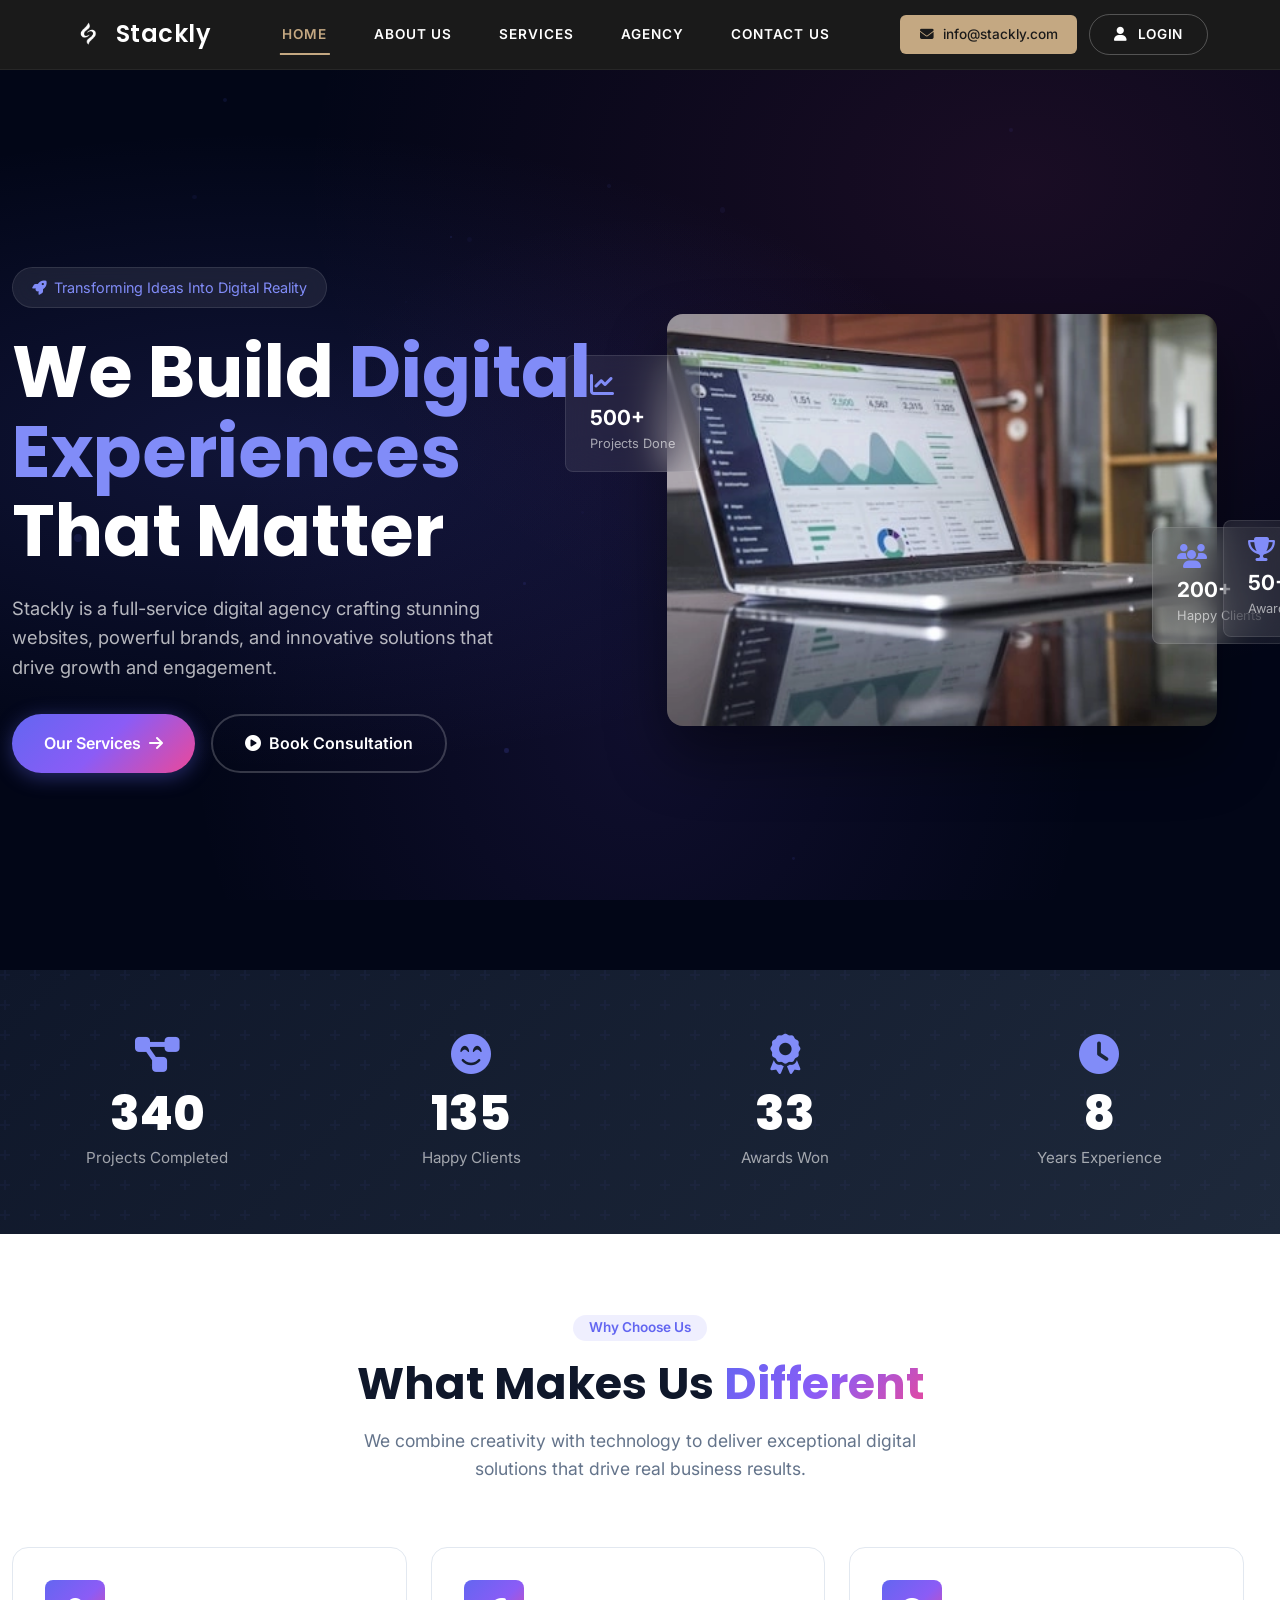
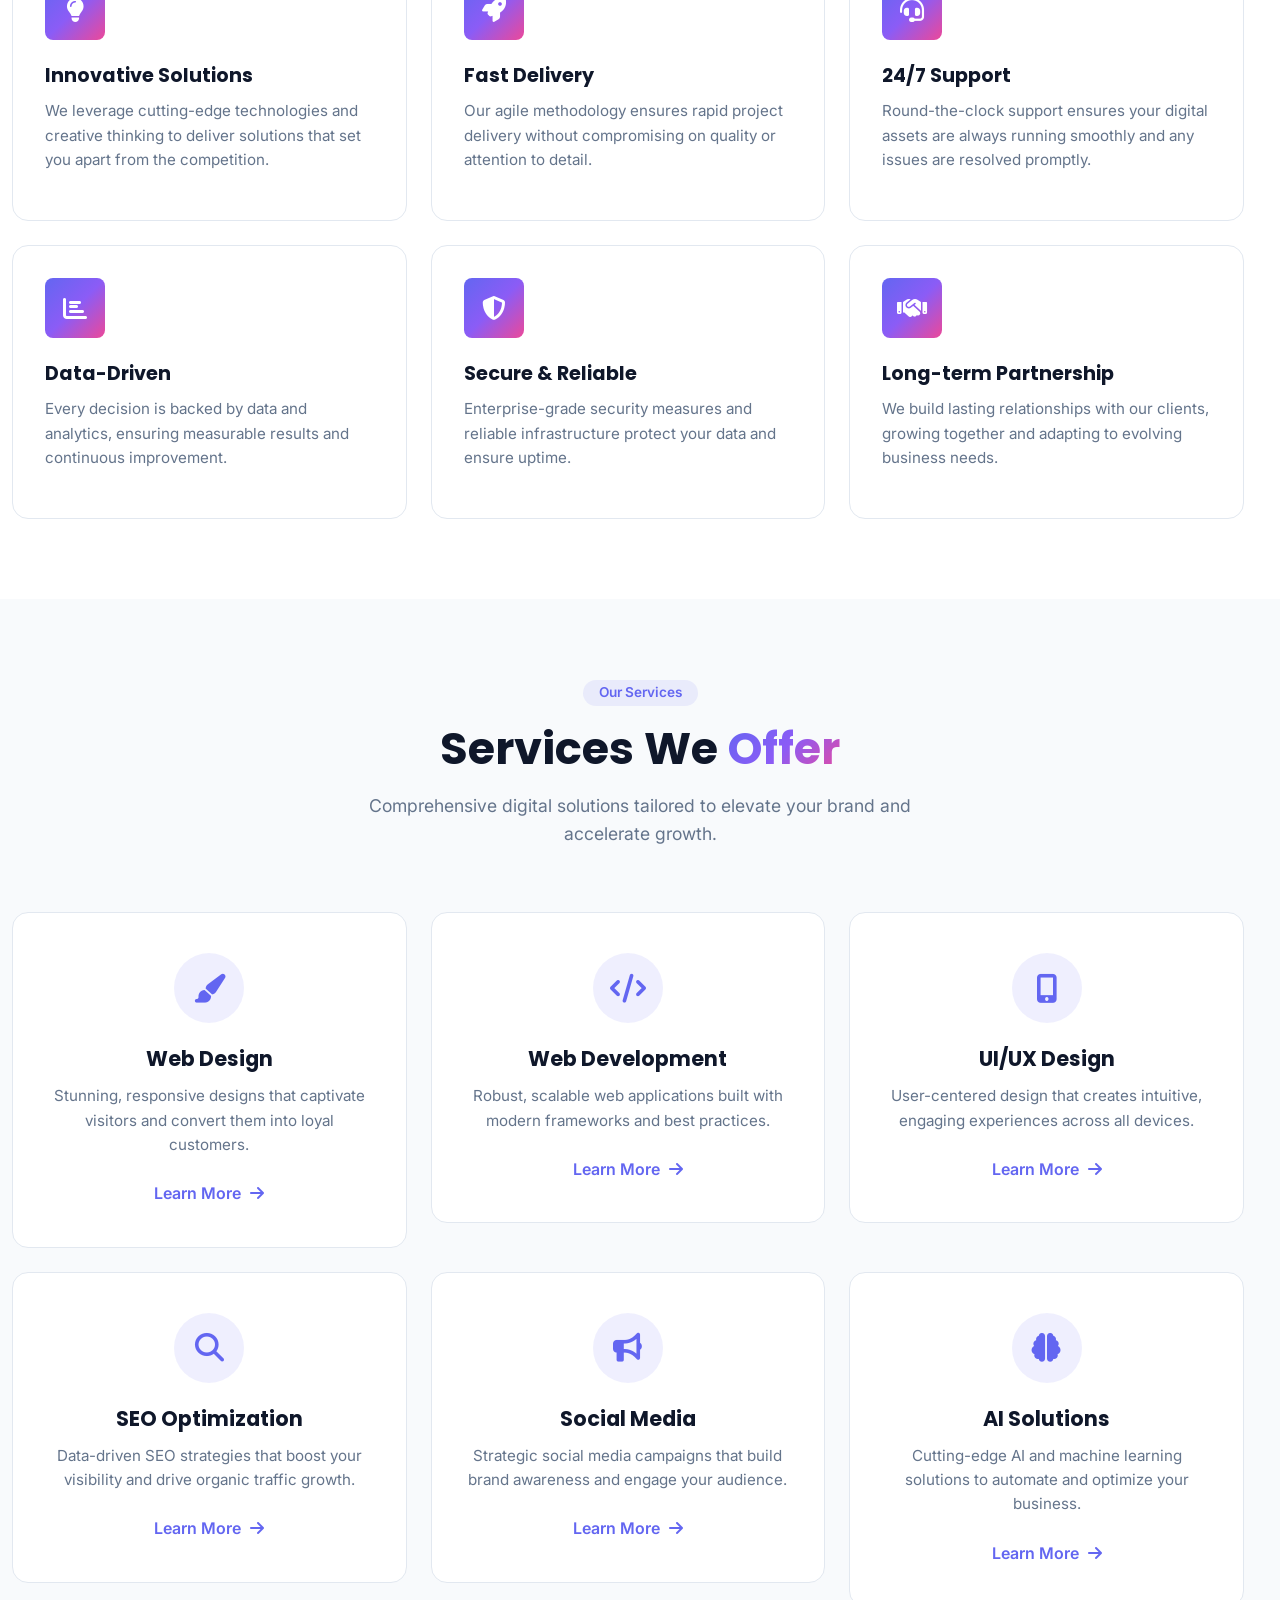
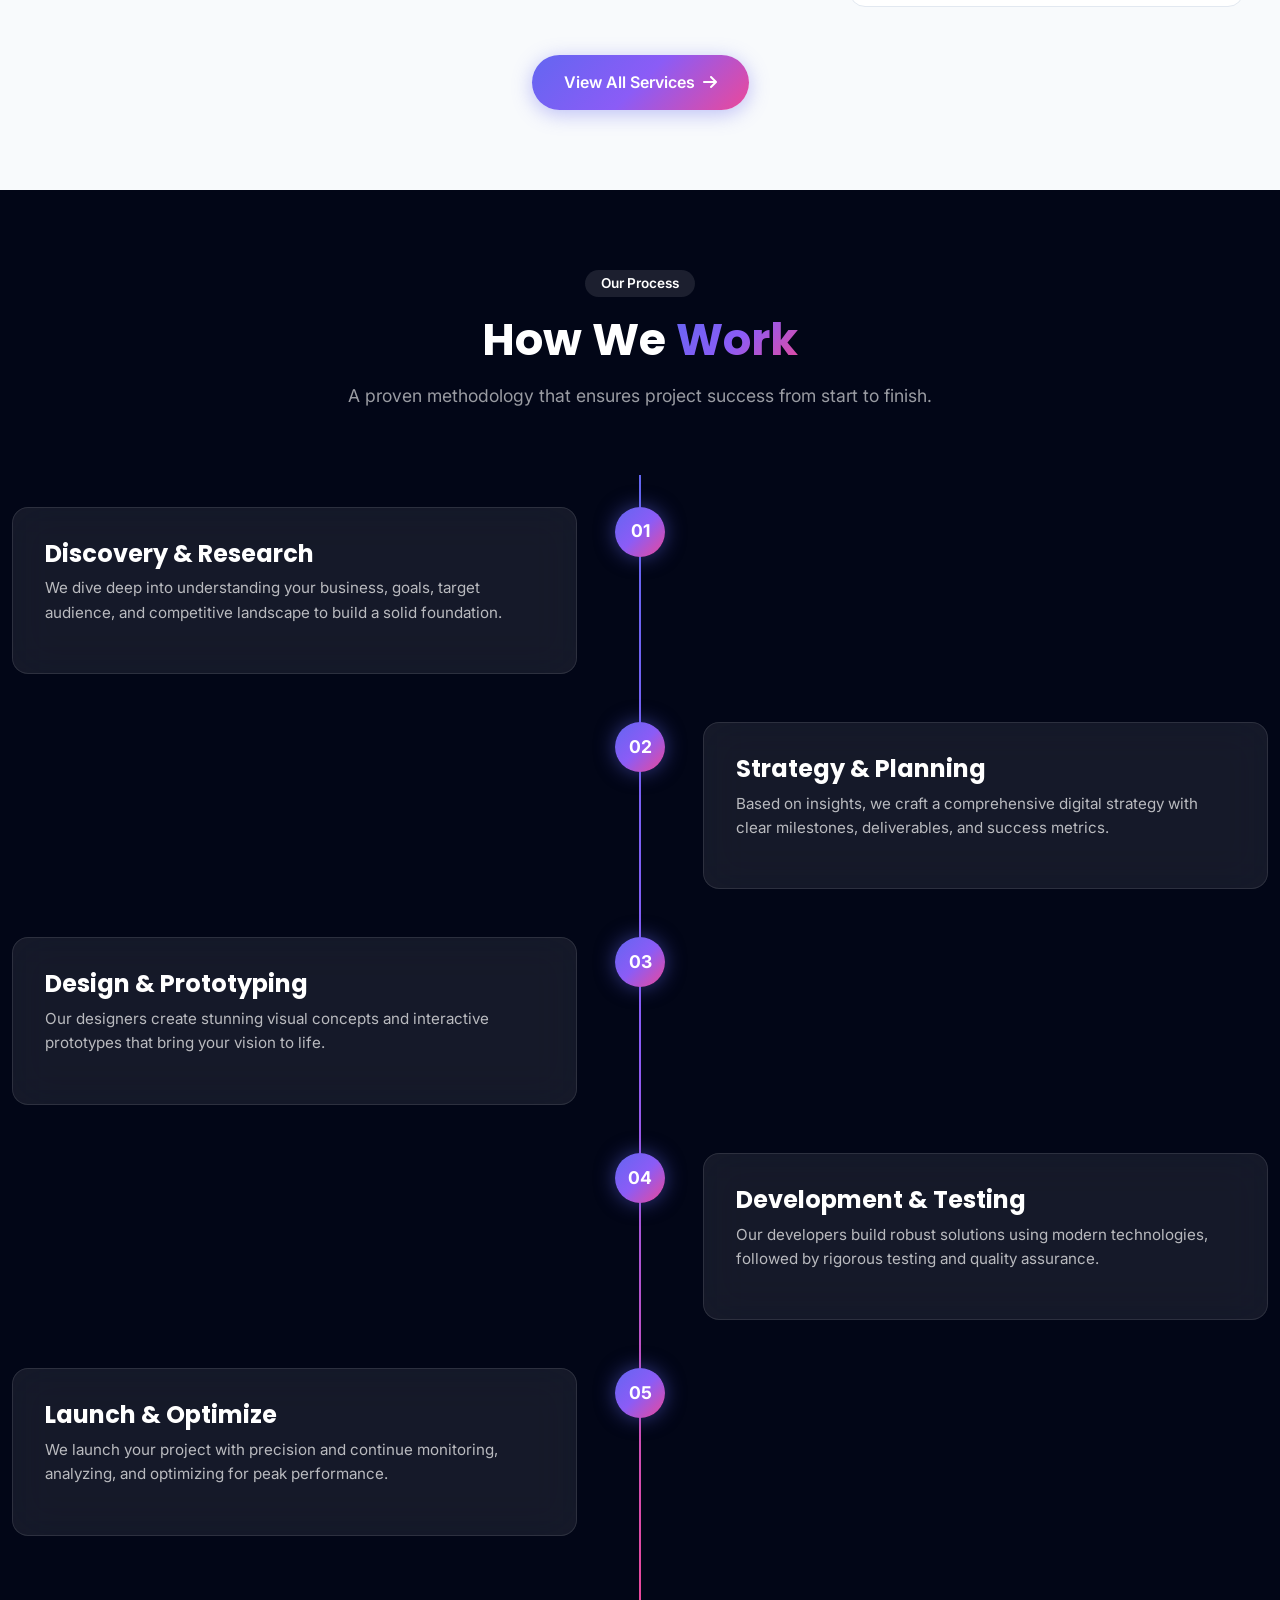
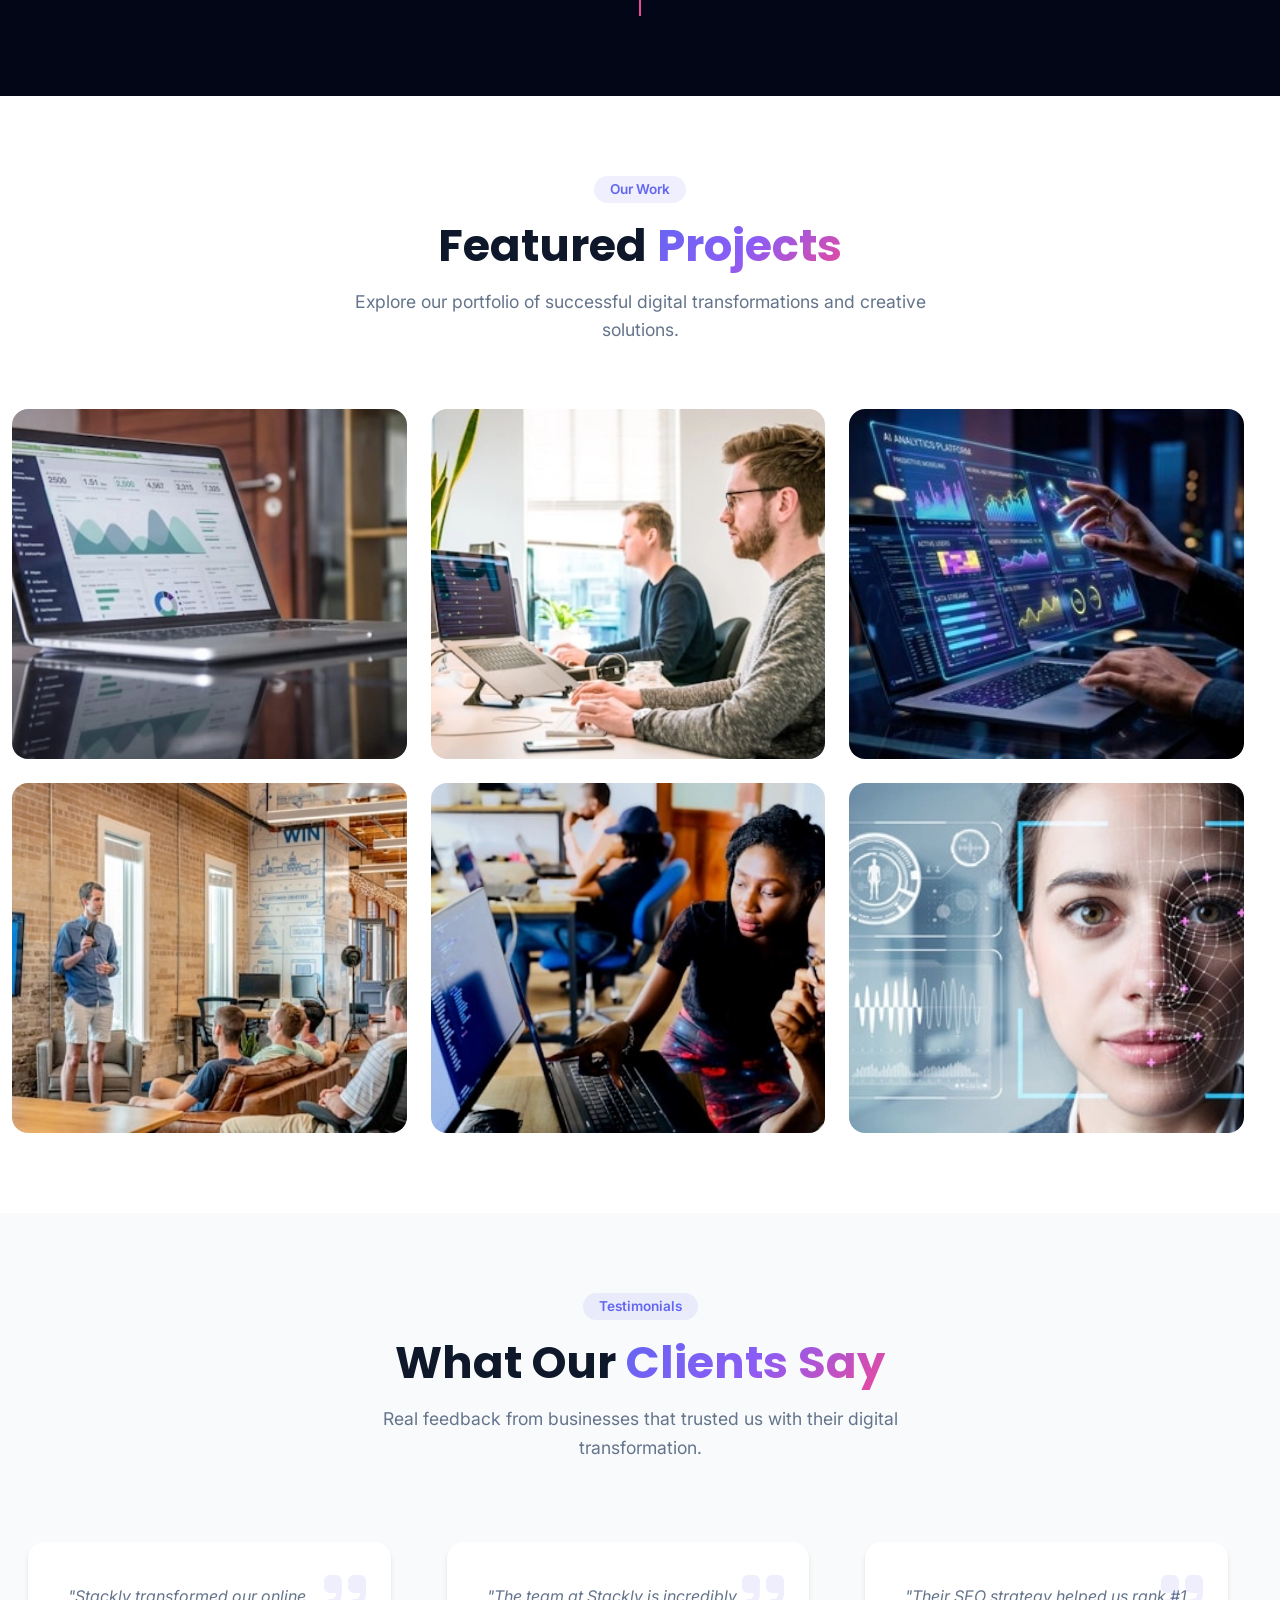
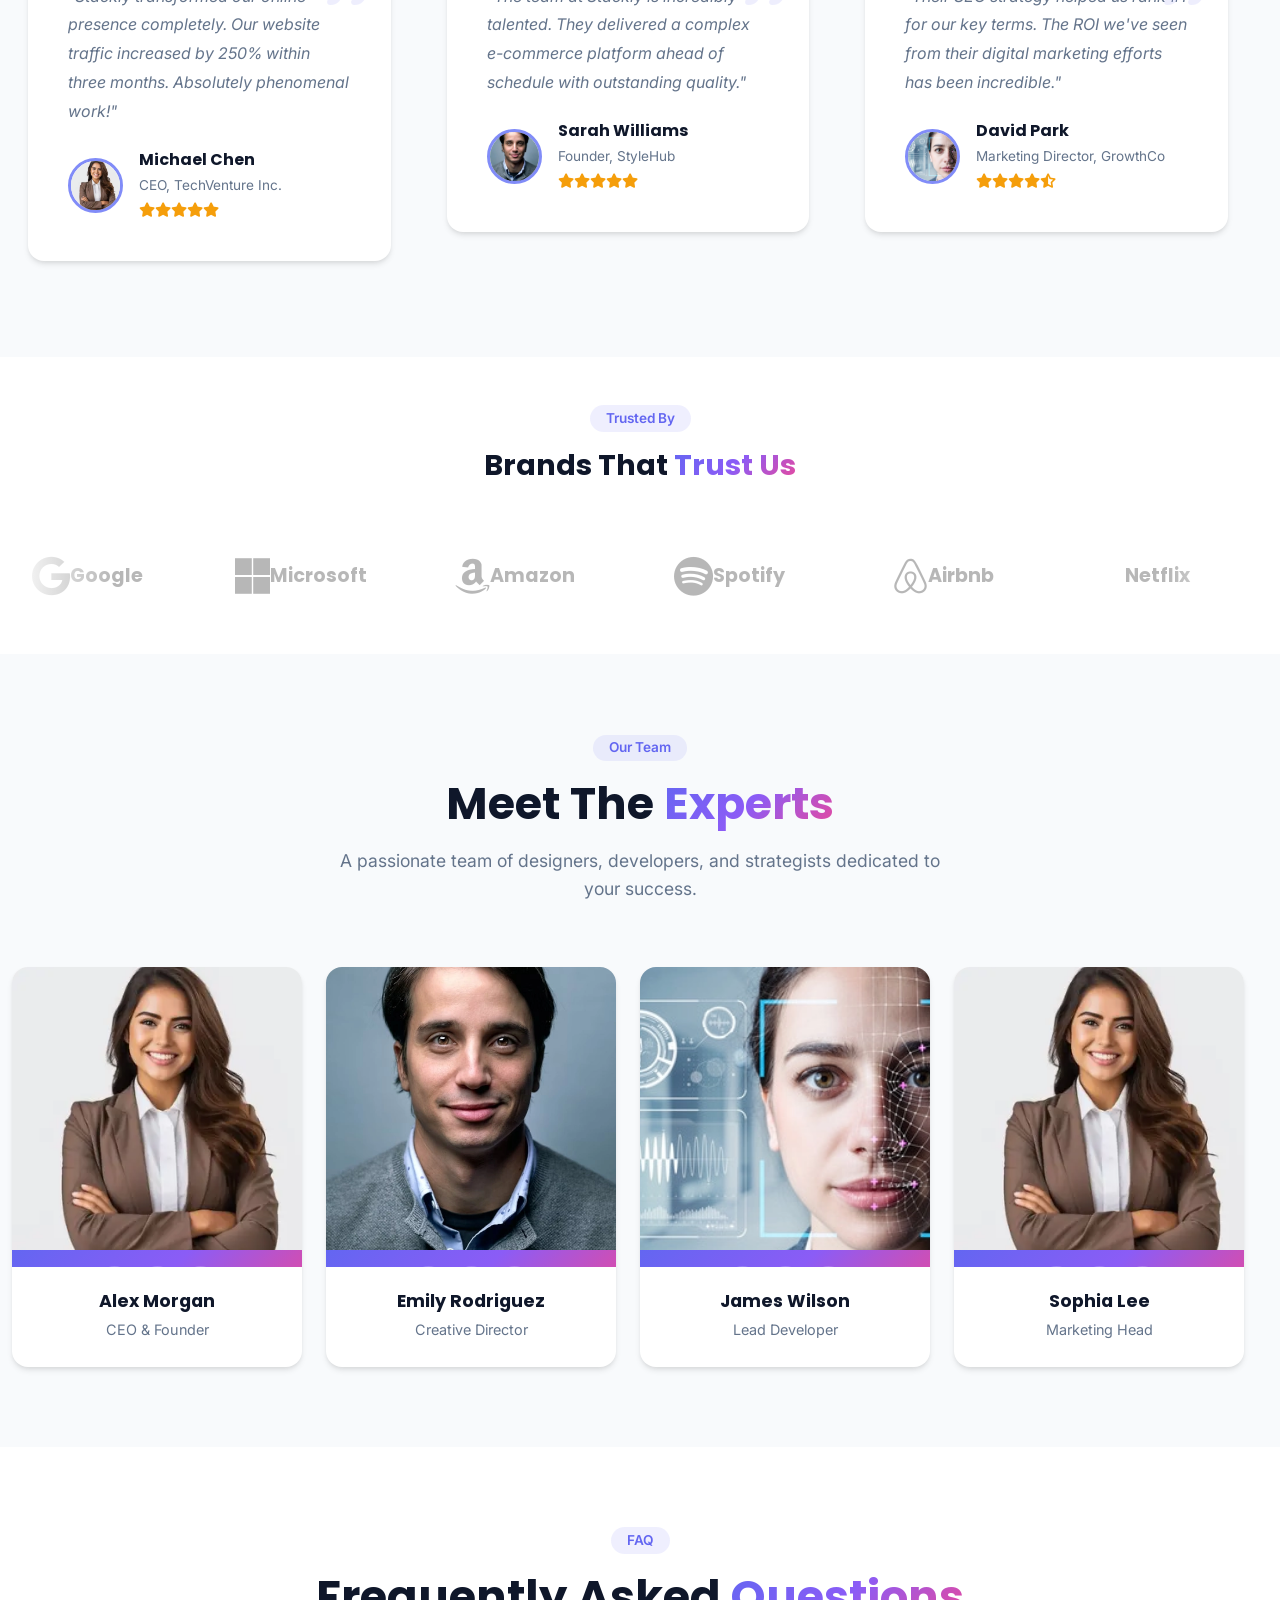
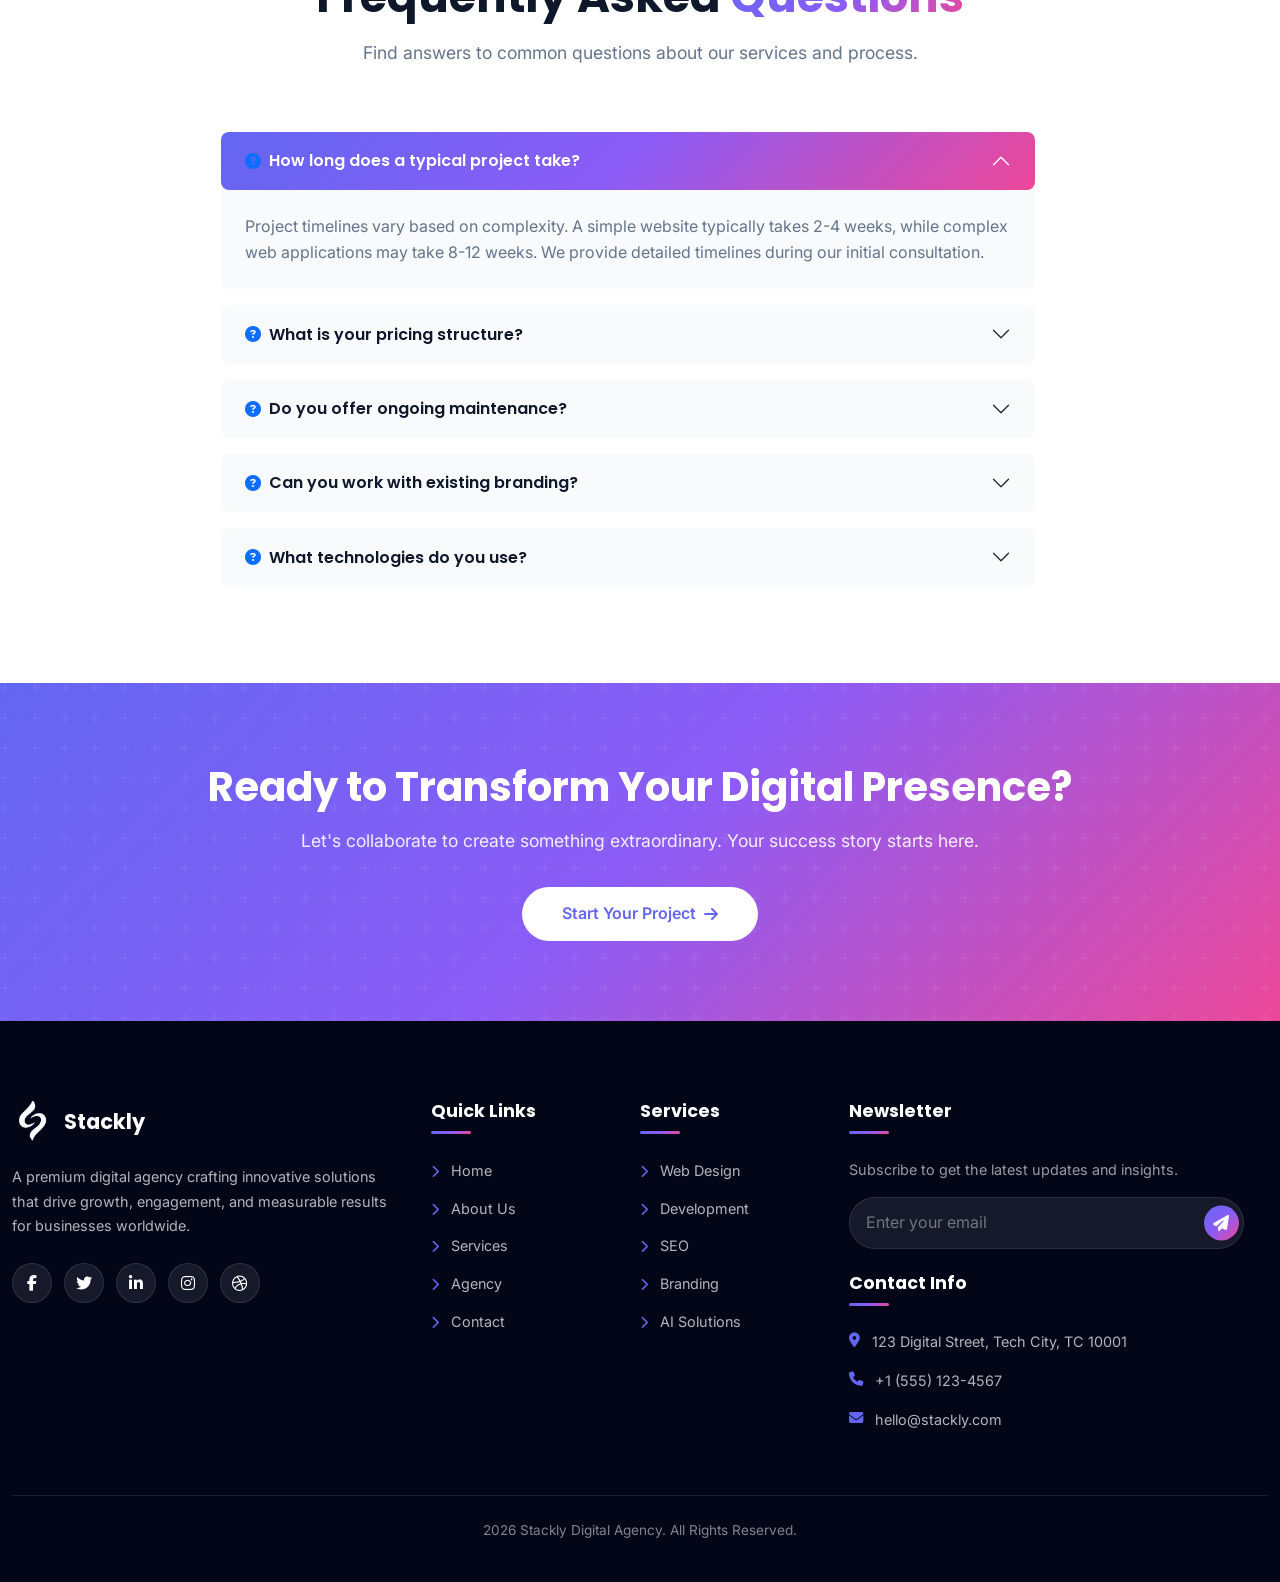
==== commit 62fc562c: "Add files via upload" ====
--- a/index.html
+++ b/index.html
@@ -820,7 +820,7 @@
     <i class="fas fa-arrow-up"></i>
   </button>
 
-  <script src="https://cdn.jsdelivr.net/npm/bootstrap@5.3.2/dist/js/bootstrap.bundle.min.js"></script>
+  <!-- <script src="https://cdn.jsdelivr.net/npm/bootstrap@5.3.2/dist/js/bootstrap.bundle.min.js"></script> -->
   <script src="script.js"></script>
 </body>
 </html>
--- a/style.css
+++ b/style.css
@@ -77,9 +77,11 @@
    HERO SECTION
    ============================================ */
 .hero {
-  min-height: 100vh; position: relative;
   display: flex; align-items: center;
   background: var(--darker); overflow: hidden;
+}
+.hero{
+    min-height: calc(100dvh - var(--header-height));
 }
 .hero-bg {
   position: absolute; inset: 0;
@@ -1761,4 +1763,38 @@
   .page-header { padding: 2rem 0; background: white; }
   .page-header h1 { color: black; }
   a { text-decoration: underline; color: black; }
+}
+@media (max-width: 767px){
+
+    html{
+        -webkit-text-size-adjust:100%;
+    }
+
+    body{
+        overflow-x:hidden;
+    }
+
+    .hero{
+        min-height:100dvh;
+    }
+
+}
+html,
+body {
+    width: 100%;
+    max-width: 100%;
+    overflow-x: hidden;
+}
+
+.container,
+.container-fluid,
+.row {
+    max-width: 100%;
+}
+@media (max-width:768px){
+
+    .hero-float-card{
+        display:none;
+    }
+
 }
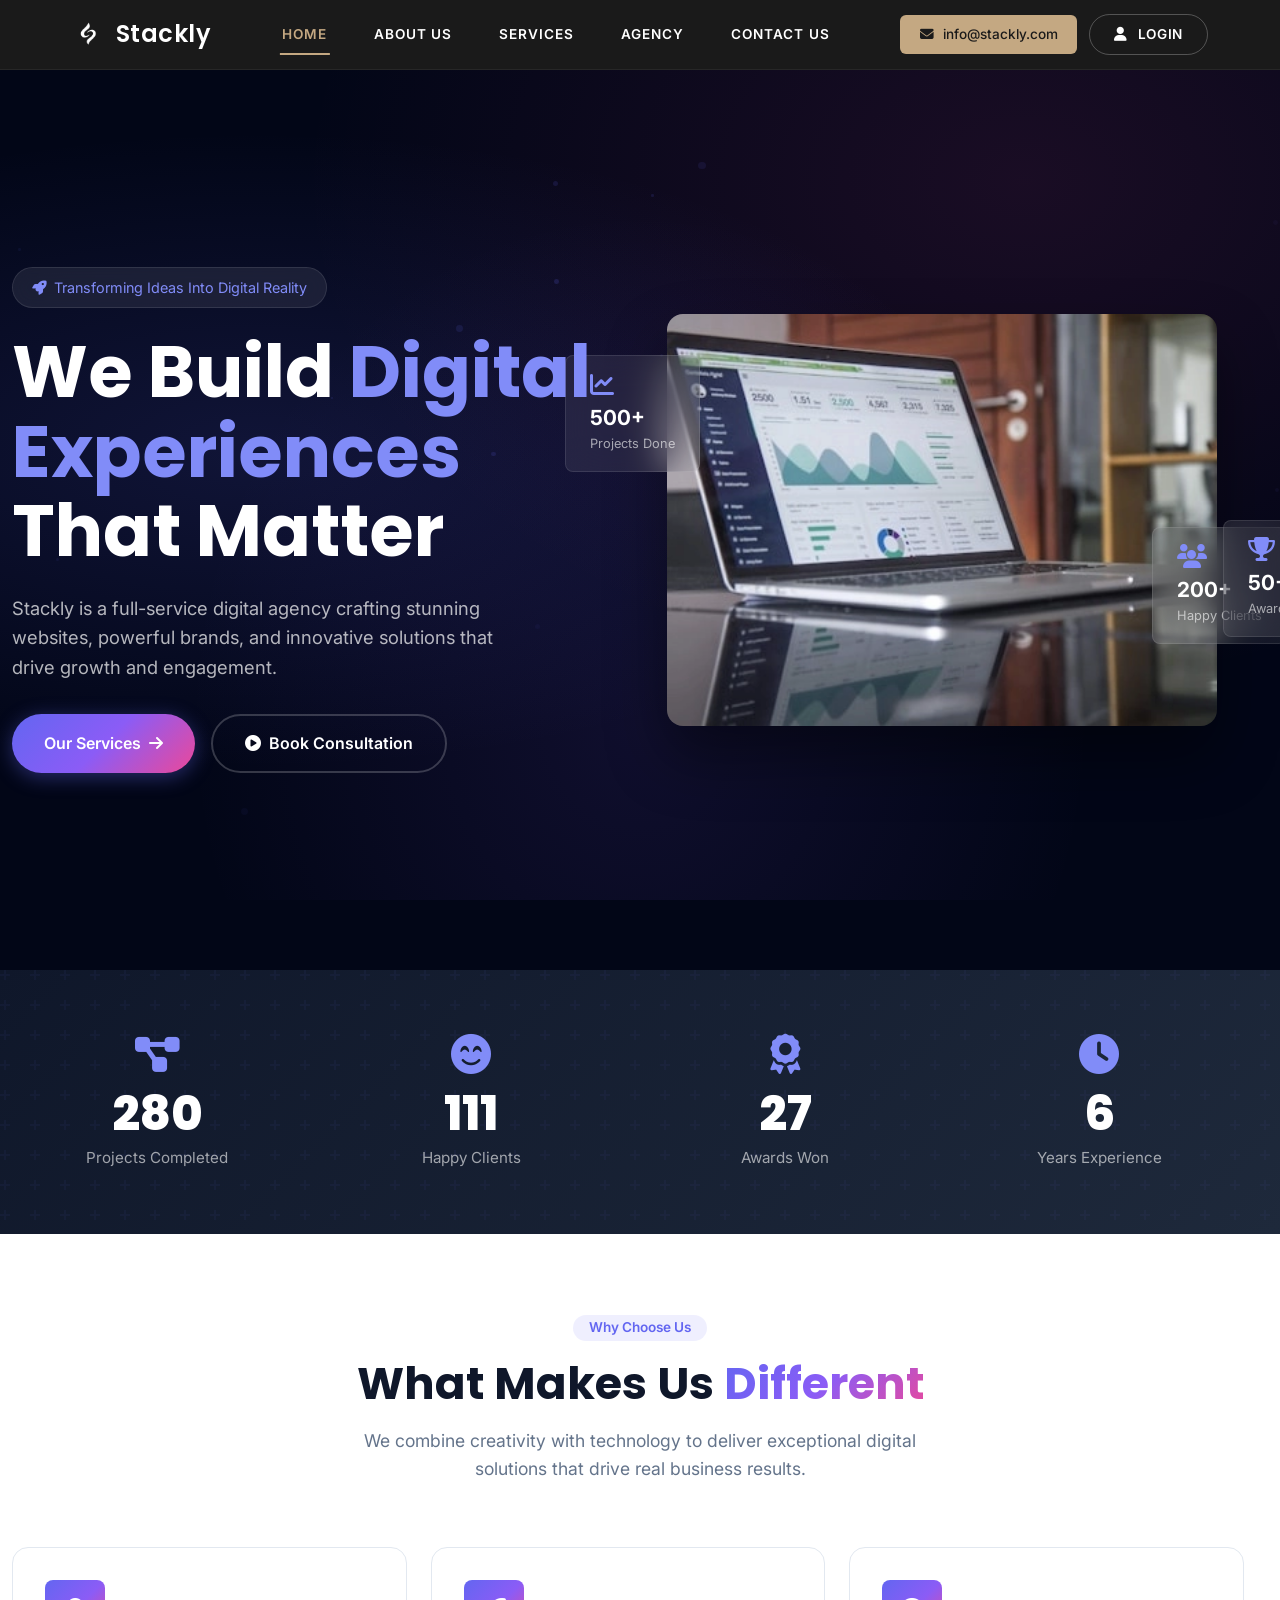
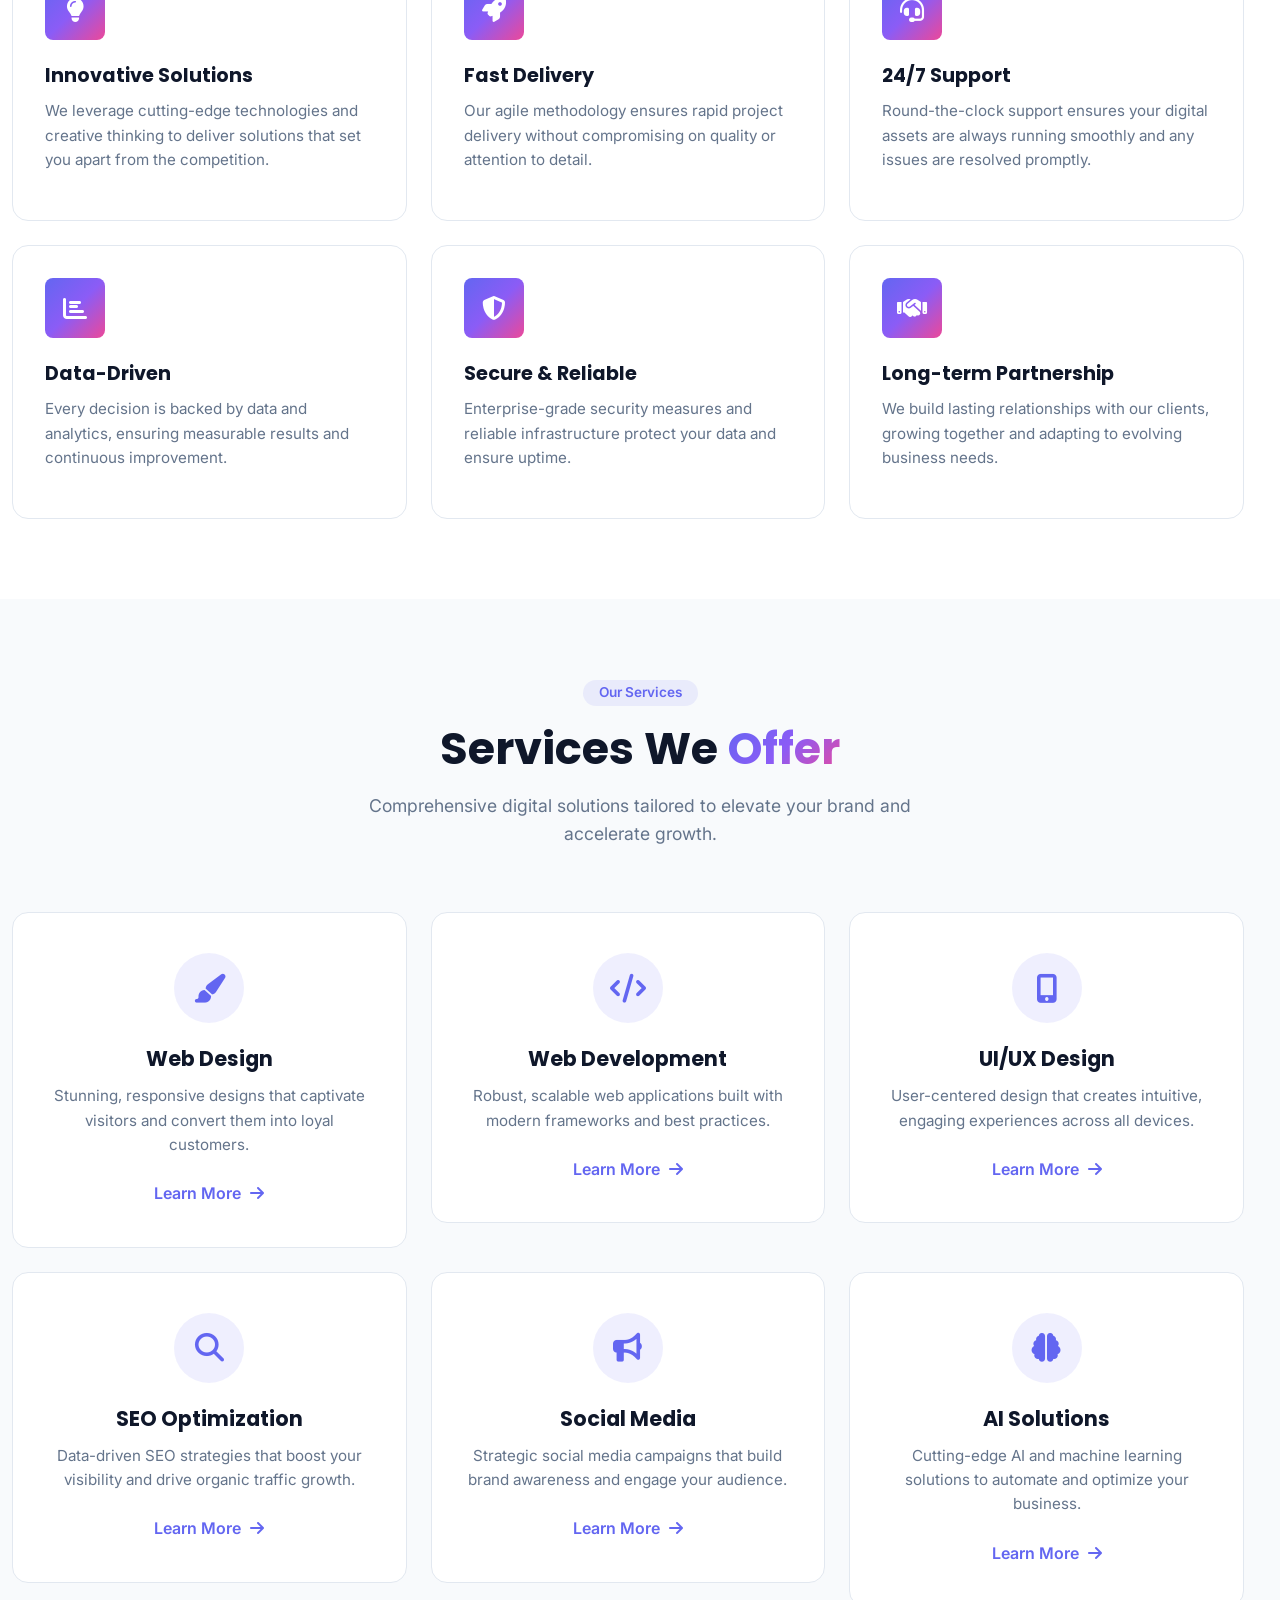
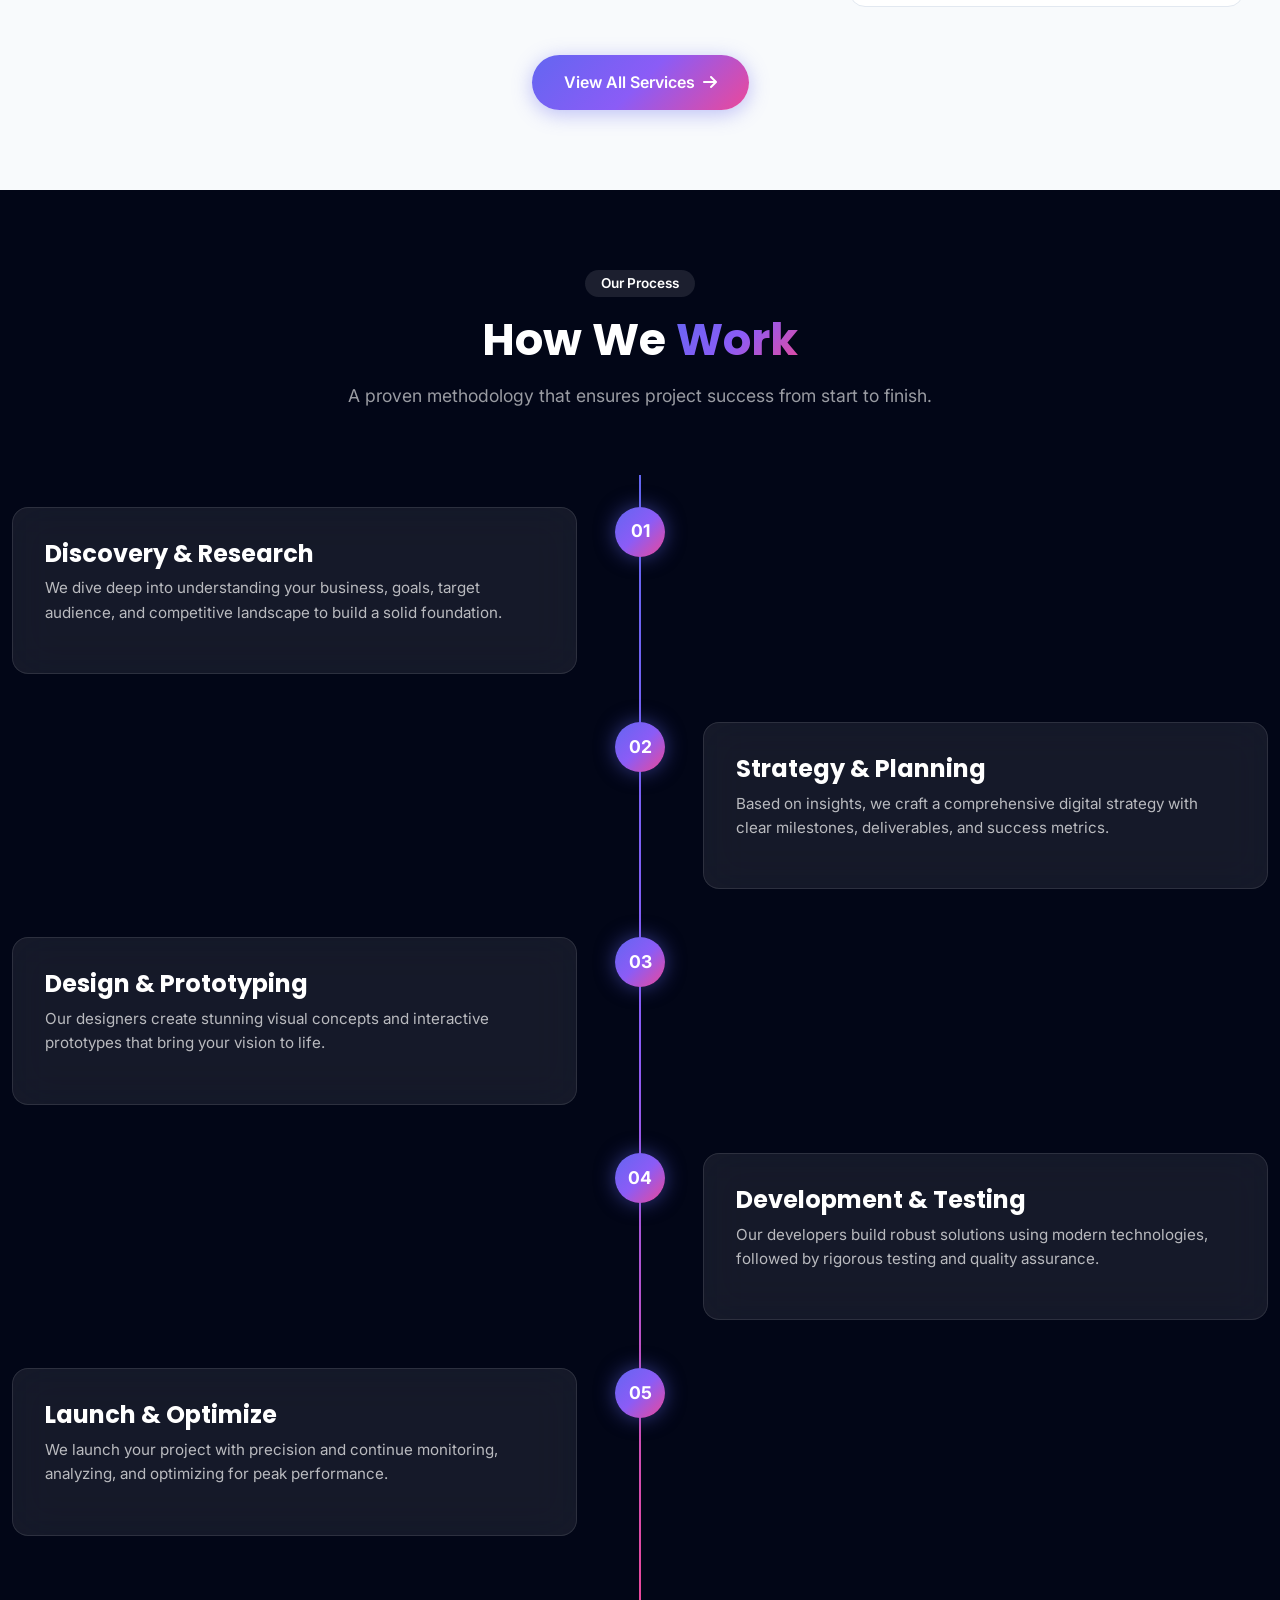
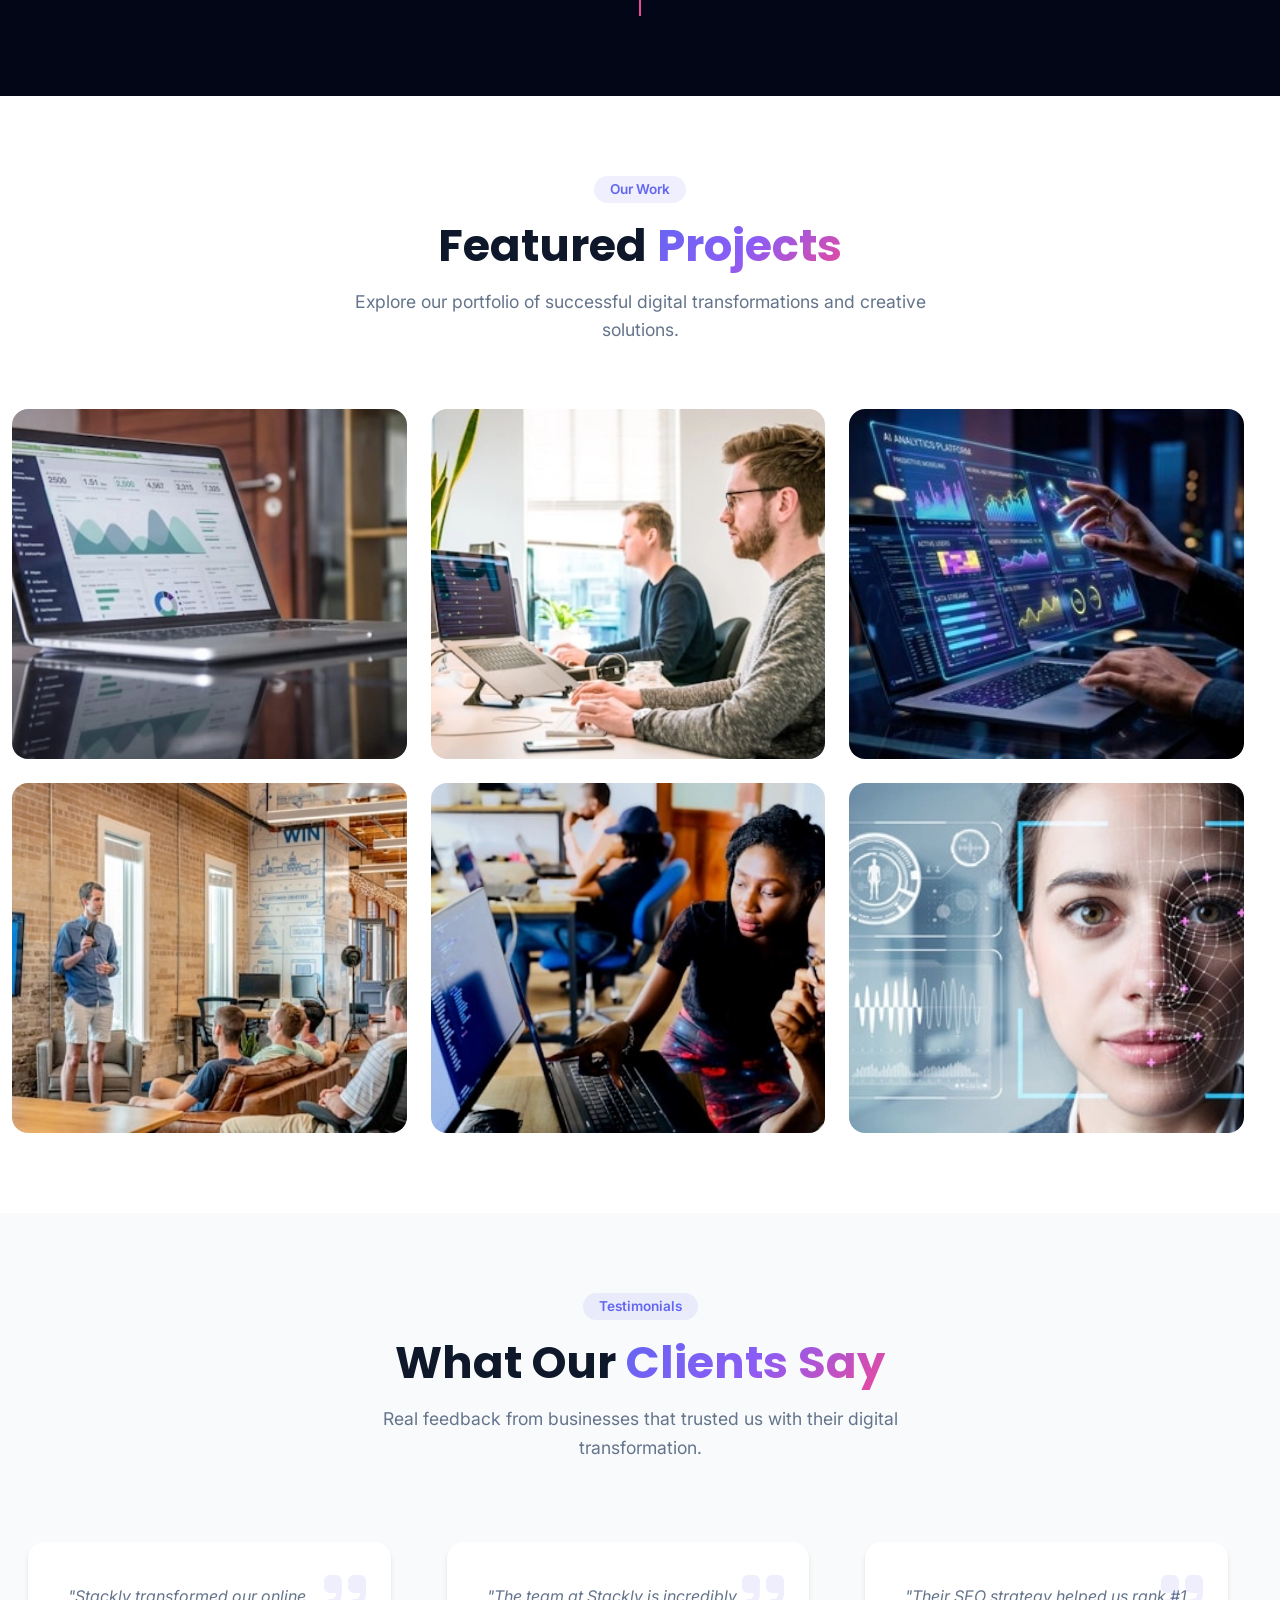
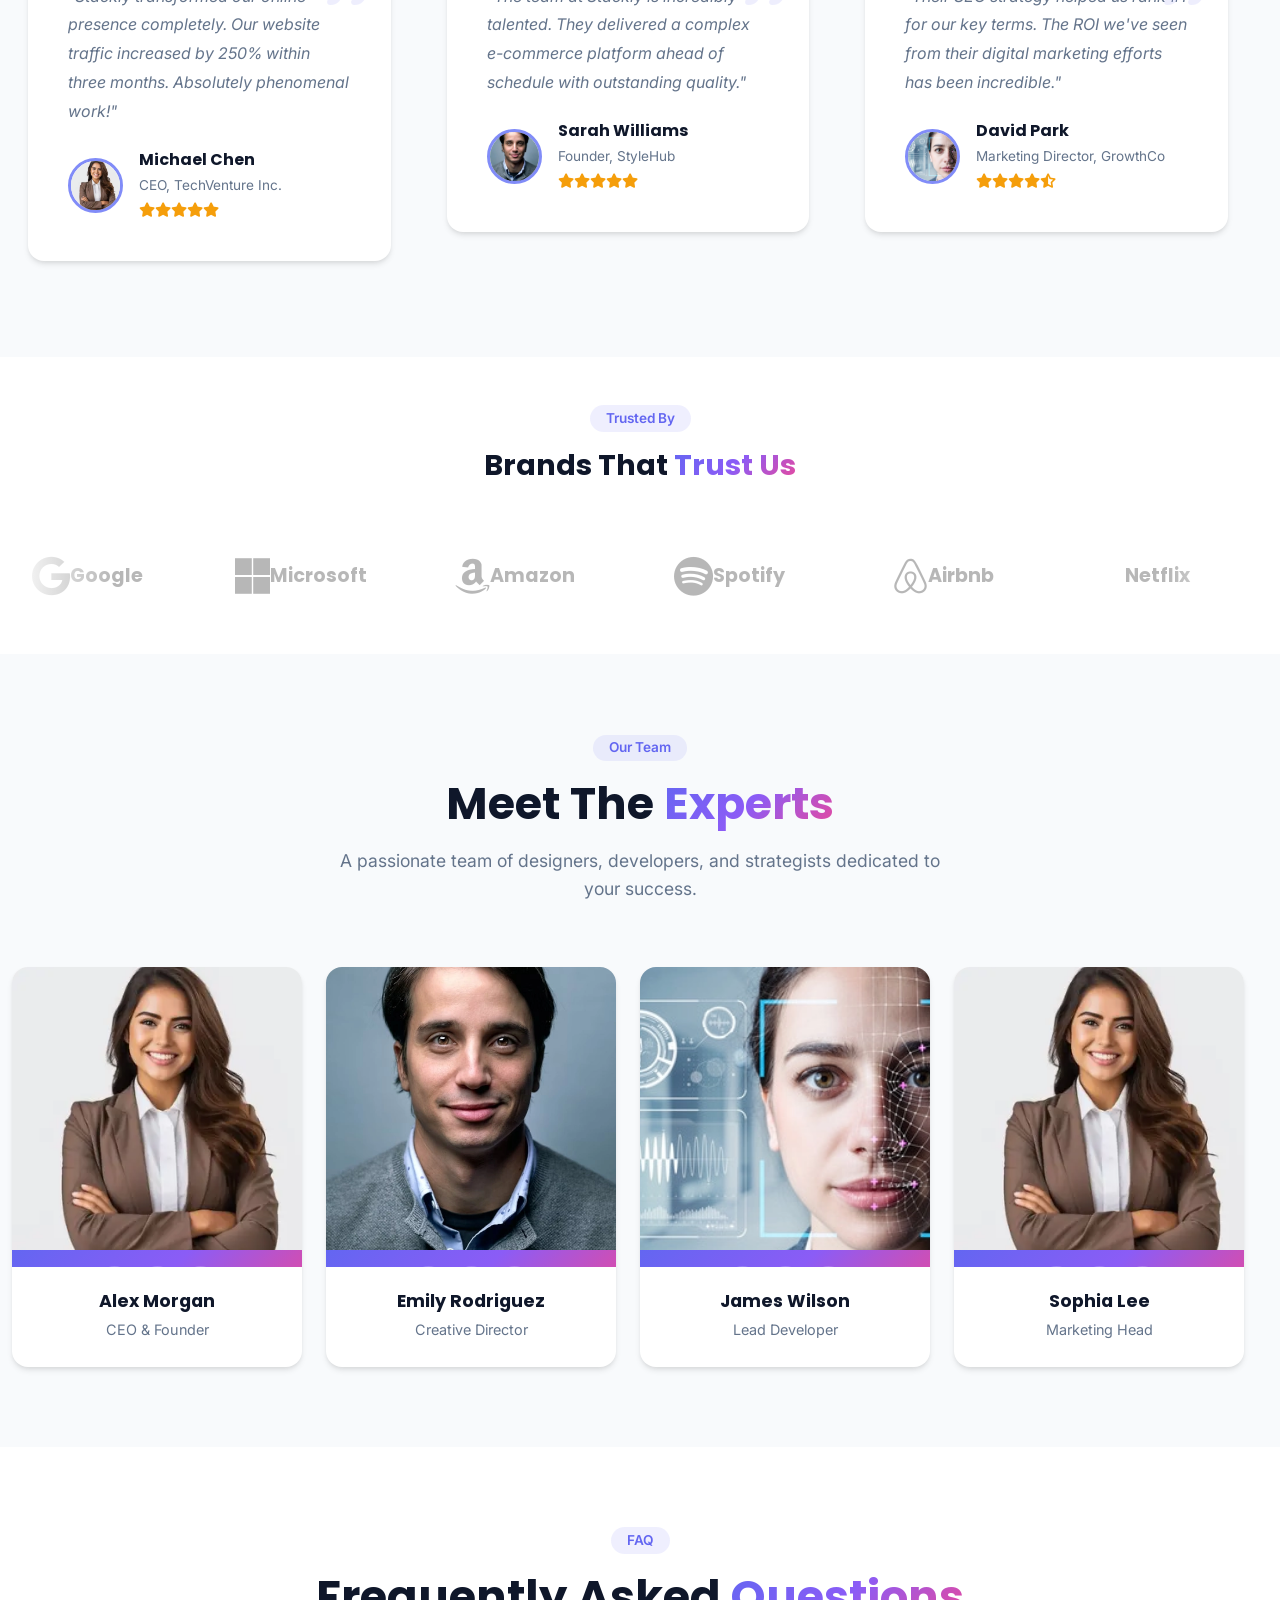
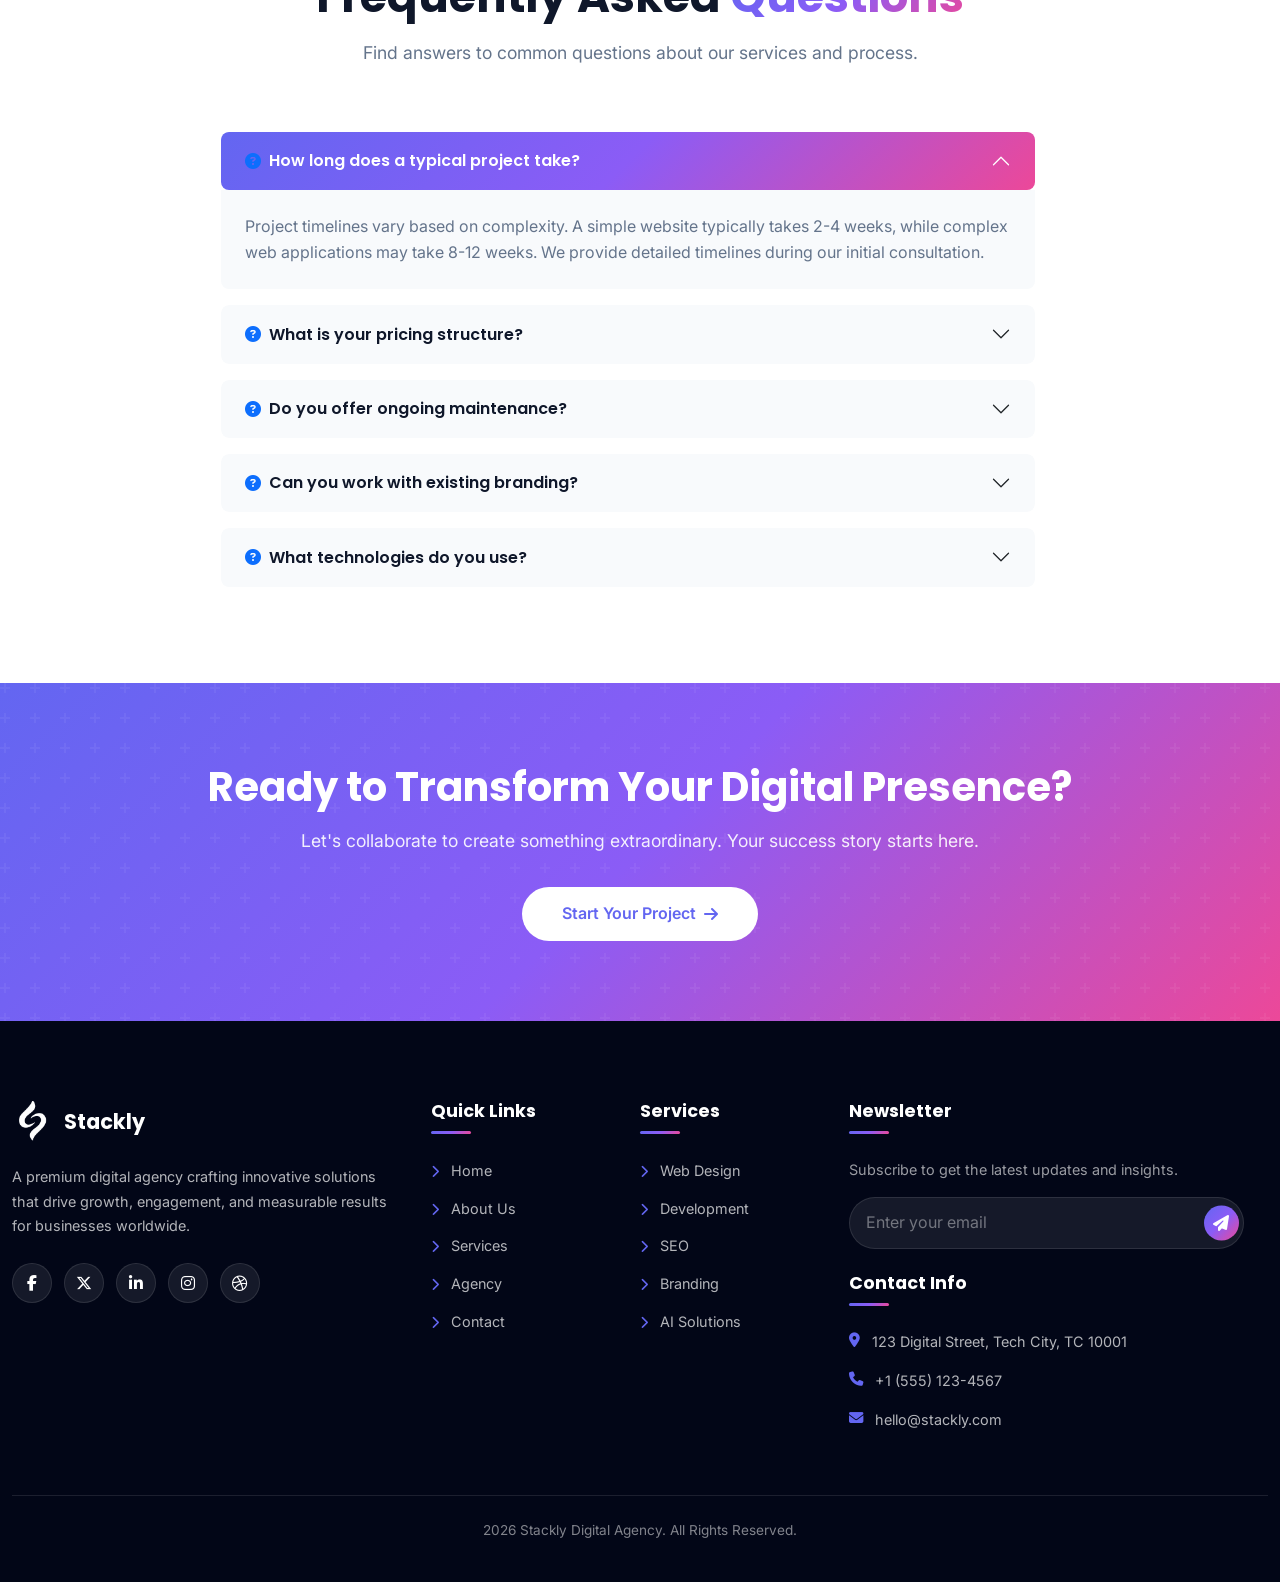
==== commit 2aef3662: "Add files via upload" ====
--- a/index.html
+++ b/index.html
@@ -536,7 +536,7 @@
               <img src="asha.webp" alt="Team Member">
               <div class="team-social">
                 <a href="404.html"><i class="fab fa-linkedin-in"></i></a>
-                <a href="404.html"><i class="fab fa-twitter"></i></a>
+                <a href="404.html"><i class="fab fa-x-twitter"></i></a>
                 <a href="404.html"><i class="fab fa-dribbble"></i></a>
               </div>
             </div>
@@ -552,7 +552,7 @@
               <img src="hum2.webp" alt="Team Member">
               <div class="team-social">
                 <a href="404.html"><i class="fab fa-linkedin-in"></i></a>
-                <a href="404.html"><i class="fab fa-twitter"></i></a>
+                <a href="404.html"><i class="fab fa-x-twitter"></i></a>
                 <a href="404.html"><i class="fab fa-dribbble"></i></a>
               </div>
             </div>
@@ -568,7 +568,7 @@
               <img src="18.webp" alt="Team Member">
               <div class="team-social">
                 <a href="404.html"><i class="fab fa-linkedin-in"></i></a>
-                <a href="404.html"><i class="fab fa-twitter"></i></a>
+                <a href="404.html"><i class="fab fa-x-twitter"></i></a>
                 <a href="404.html"><i class="fab fa-github"></i></a>
               </div>
             </div>
@@ -584,7 +584,7 @@
               <img src="asha.webp" alt="Team Member">
               <div class="team-social">
                 <a href="404.html"><i class="fab fa-linkedin-in"></i></a>
-                <a href="404.html"><i class="fab fa-twitter"></i></a>
+                <a href="404.html"><i class="fab fa-x-twitter"></i></a>
                 <a href="404.html"><i class="fab fa-instagram"></i></a>
               </div>
             </div>
@@ -768,7 +768,7 @@
           <p class="footer-desc">A premium digital agency crafting innovative solutions that drive growth, engagement, and measurable results for businesses worldwide.</p>
           <div class="footer-social">
             <a href="404.html" aria-label="Facebook"><i class="fab fa-facebook-f"></i></a>
-            <a href="404.html" aria-label="Twitter"><i class="fab fa-twitter"></i></a>
+            <a href="404.html" aria-label="Twitter"><i class="fab fa-x-twitter"></i></a>
             <a href="404.html" aria-label="LinkedIn"><i class="fab fa-linkedin-in"></i></a>
             <a href="404.html" aria-label="Instagram"><i class="fab fa-instagram"></i></a>
             <a href="404.html" aria-label="Dribbble"><i class="fab fa-dribbble"></i></a>
@@ -820,7 +820,7 @@
     <i class="fas fa-arrow-up"></i>
   </button>
 
-  <!-- <script src="https://cdn.jsdelivr.net/npm/bootstrap@5.3.2/dist/js/bootstrap.bundle.min.js"></script> -->
+  <script src="https://cdn.jsdelivr.net/npm/bootstrap@5.3.2/dist/js/bootstrap.bundle.min.js"></script>
   <script src="script.js"></script>
 </body>
 </html>
